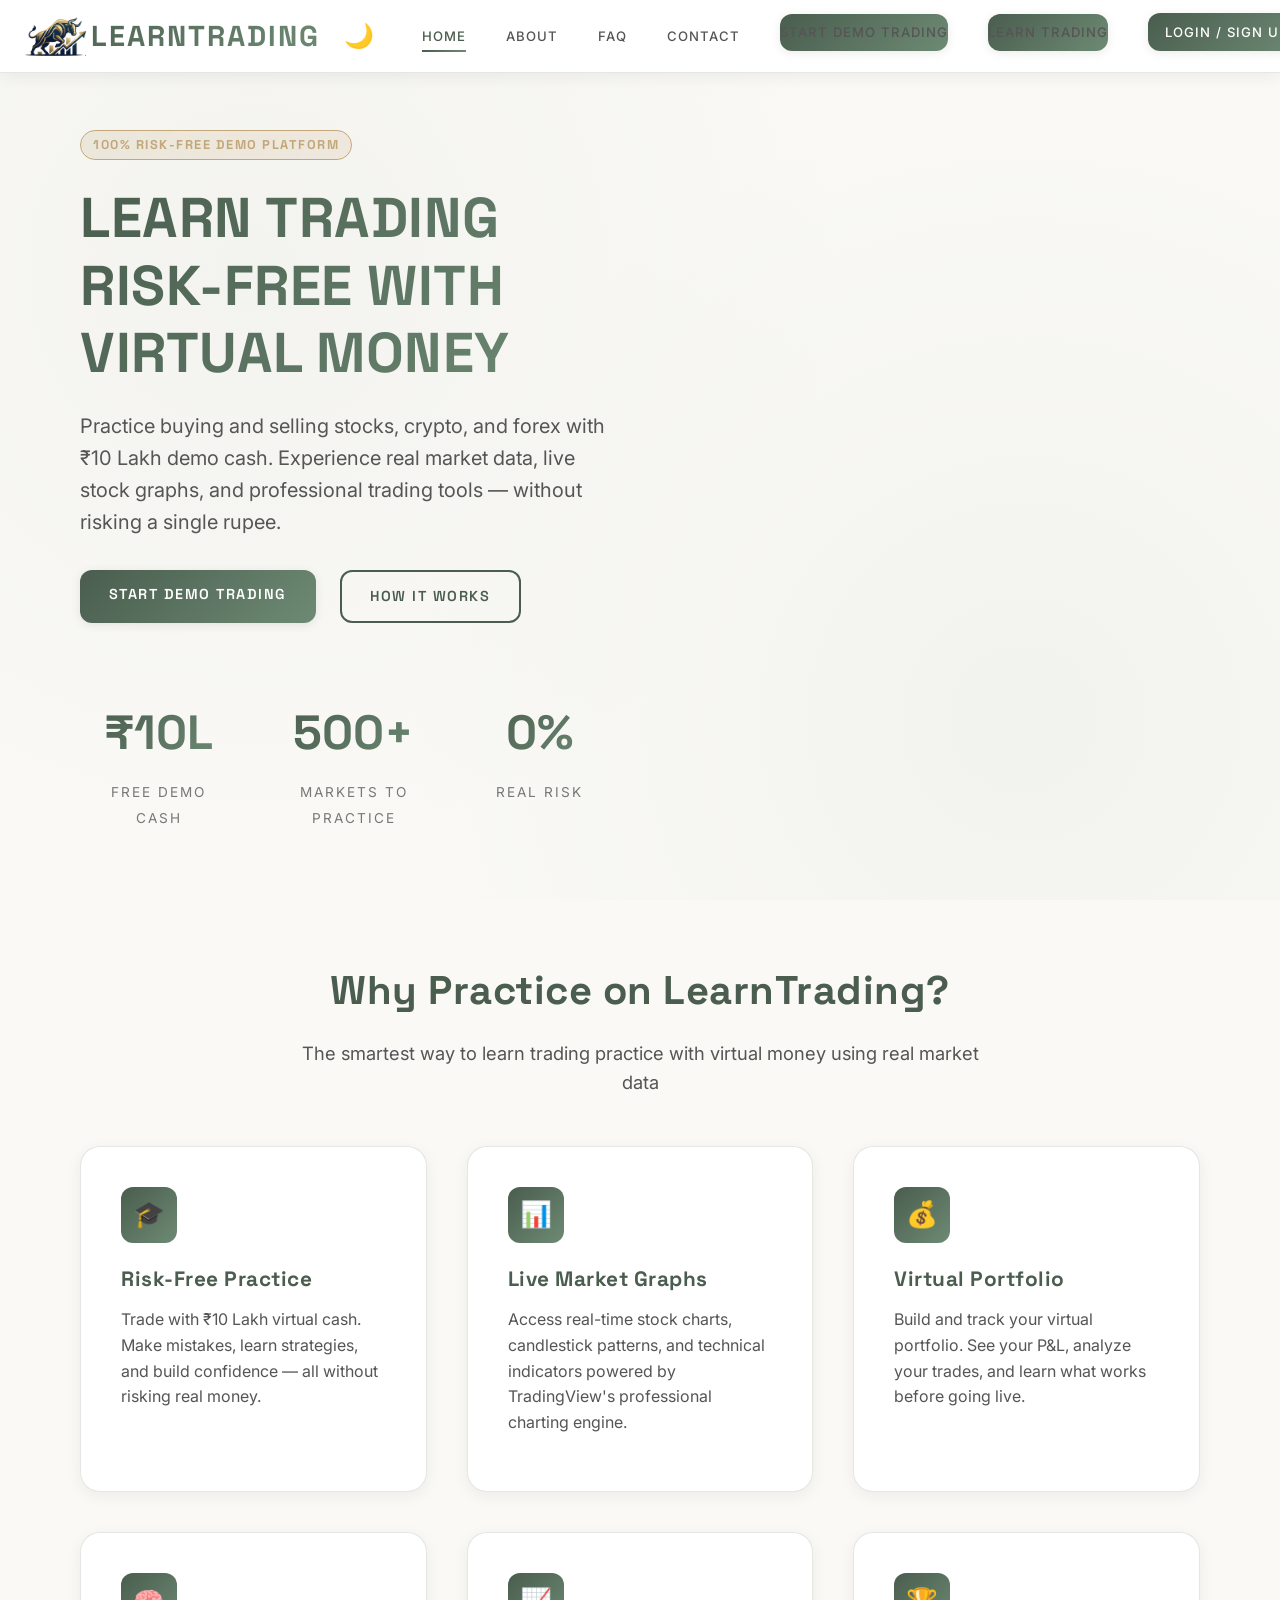
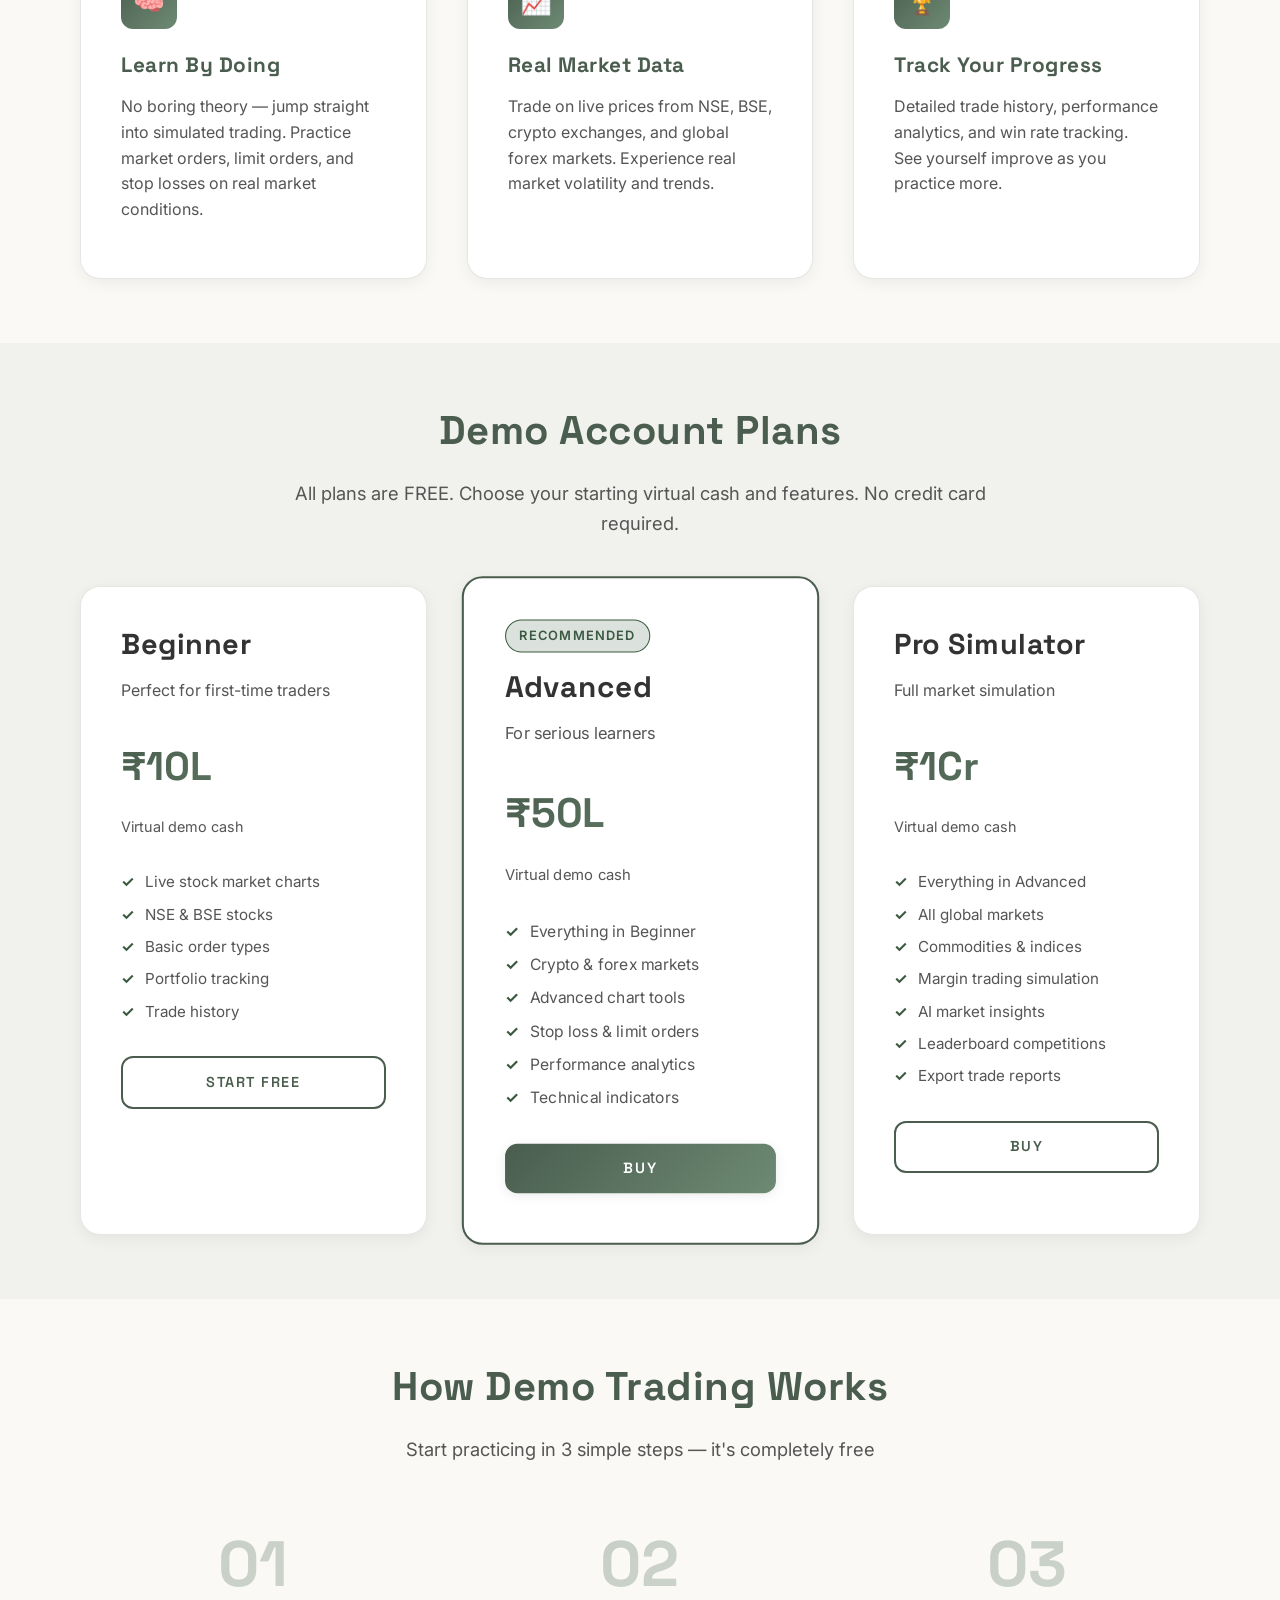
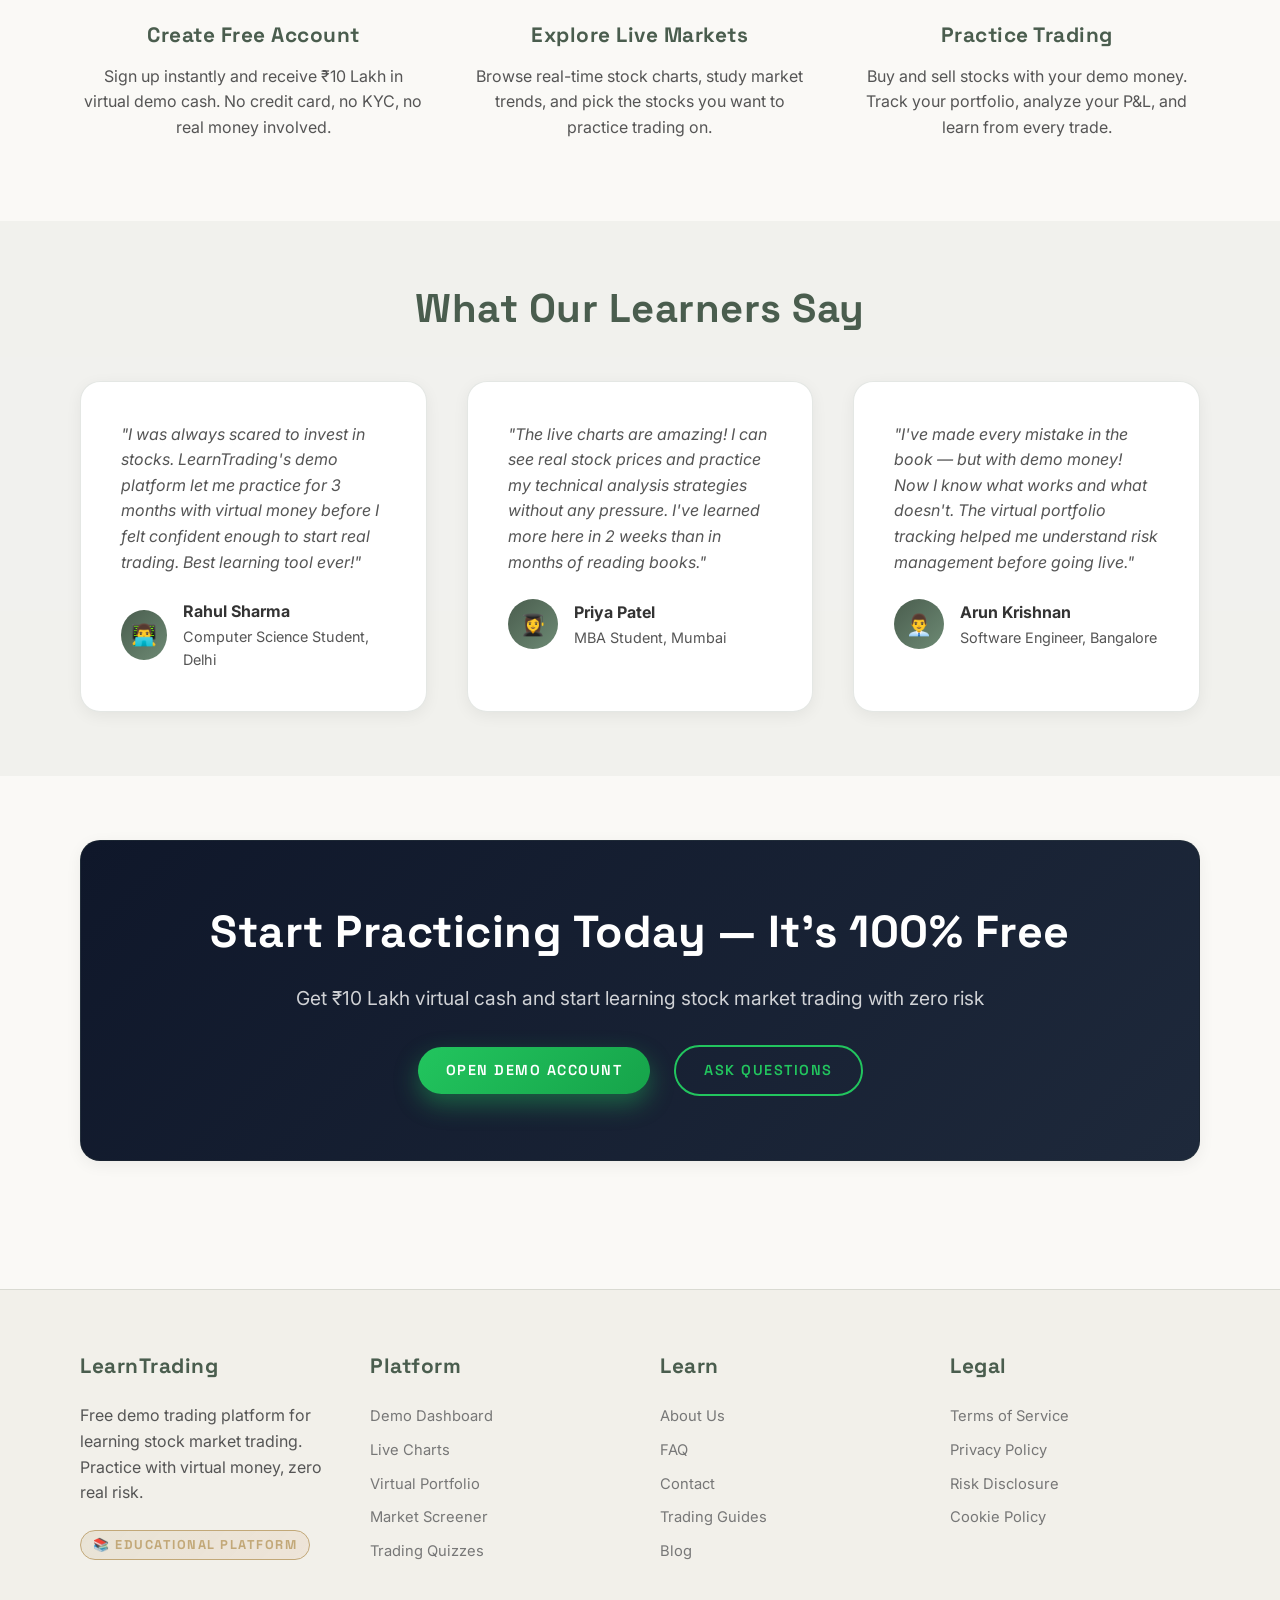
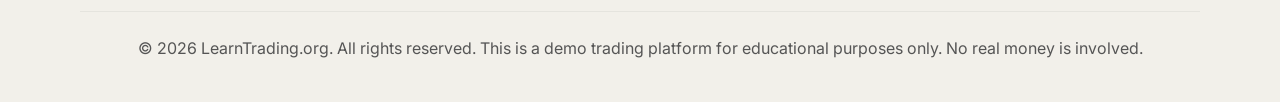
==== index.html @ 7b28b12e "dark mode" ====
<!DOCTYPE html>
<html lang="en">
<head>
    <meta charset="UTF-8">
    <meta name="viewport" content="width=device-width, initial-scale=1.0">
    <title>LearnTrading.org - Practice Trading with Demo Money | Risk-Free Stock Market Simulator</title>
    <meta name="description" content="Learn stock market trading risk-free with virtual money. Practice buying and selling stocks, crypto, and forex with ₹10 Lakh demo cash. Live market graphs and real-time data.">
    <link rel="stylesheet" href="styles.css">
</head>
<body>
    <!-- Navigation -->
    <nav class="navbar">
        <div class="nav-container">
           <a href="index.html" class="logo" style="display: flex; align-items: center; gap: 5px;">
    <img src="assets/logo.png" alt="Logo" style="height: 40px;">
    <span>LEARNTRADING</span>
</a>
            <div class="menu-toggle">
                <span></span>
                <span></span>
                <span></span>
            </div>
            <ul class="nav-links" id="navLinks">
                <li><button class="theme-toggle-btn" style="background:none; border:none; font-size:1.5rem; cursor:pointer; padding: 0.5rem;" aria-label="Toggle Dark Mode">🌙</button></li>
                <li><a href="index.html" class="active">Home</a></li>
                <li><a href="about.html">About</a></li>
                <li><a href="faq.html">FAQ</a></li>
                <li><a href="contact.html">Contact</a></li>
                <li><a href="dashboard.html" class="btn btn-primary">Start Demo Trading</a></li>
                 <li><a href="dashboard.html" class="btn btn-primary">Learn Trading</a></li>
            </ul>
        </div>
    </nav>
    <!-- Hero Section -->
    <section class="hero-section hero-section-with-ticker">
        <div class="container">
            <div class="grid-2" style="align-items: center; gap: 4rem;">
                <div class="fade-in-up">
                    <div class="demo-badge" style="margin-bottom: 1.5rem;">
                         100% Risk-Free Demo Platform
                    </div>
                    <h1>Learn Trading Risk-Free with Virtual Money</h1>
                    <p style="font-size: 1.25rem; margin-bottom: 2rem; color: #555;">
                        Practice buying and selling stocks, crypto, and forex with ₹10 Lakh demo cash. 
                        Experience real market data, live stock graphs, and professional trading tools — without risking a single rupee.
                    </p>
                    <div class="flex gap-md" style="margin-top: 2rem;">
                        <a href="dashboard.html" class="btn btn-primary">Start Demo Trading</a>
                        <a href="about.html" class="btn btn-secondary">How It Works</a>
                    </div>
                    
                    <div class="grid-3" style="margin-top: 3rem; gap: 2rem;">
                        <div class="stat-box fade-in-up delay-1">
                            <span class="stat-number">₹10L</span>
                            <span class="stat-label">Free Demo Cash</span>
                        </div>
                        <div class="stat-box fade-in-up delay-2">
                            <span class="stat-number">500+</span>
                            <span class="stat-label">Markets to Practice</span>
                        </div>
                        <div class="stat-box fade-in-up delay-3">
                            <span class="stat-number">0%</span>
                            <span class="stat-label">Real Risk</span>
                        </div>
                    </div>
                </div>         
    </section>
    <!-- Features Section -->
    <section class="section">
        <div class="container">
            <h2 class="text-center">Why Practice on LearnTrading?</h2>
            <p class="text-center" style="font-size: 1.15rem; max-width: 700px; margin: 0 auto 3rem; color: #555;">
                The smartest way to learn trading practice with virtual money using real market data
            </p>
            
            <div class="grid-3">
                <div class="card fade-in-up delay-1">
                    <div class="demo-feature-icon">🎓</div>
                    <h4>Risk-Free Practice</h4>
                    <p>Trade with ₹10 Lakh virtual cash. Make mistakes, learn strategies, and build confidence — all without risking real money.</p>
                </div>
                
                <div class="card fade-in-up delay-2">
                    <div class="demo-feature-icon">📊</div>
                    <h4>Live Market Graphs</h4>
                    <p>Access real-time stock charts, candlestick patterns, and technical indicators powered by TradingView's professional charting engine.</p>
                </div>
                
                <div class="card fade-in-up delay-3">
                    <div class="demo-feature-icon">💰</div>
                    <h4>Virtual Portfolio</h4>
                    <p>Build and track your virtual portfolio. See your P&L, analyze your trades, and learn what works before going live.</p>
                </div>
                
                <div class="card fade-in-up delay-1">
                    <div class="demo-feature-icon">🧠</div>
                    <h4>Learn By Doing</h4>
                    <p>No boring theory — jump straight into simulated trading. Practice market orders, limit orders, and stop losses on real market conditions.</p>
                </div>
                
                <div class="card fade-in-up delay-2">
                    <div class="demo-feature-icon">📈</div>
                    <h4>Real Market Data</h4>
                    <p>Trade on live prices from NSE, BSE, crypto exchanges, and global forex markets. Experience real market volatility and trends.</p>
                </div>
                
                <div class="card fade-in-up delay-3">
                    <div class="demo-feature-icon">🏆</div>
                    <h4>Track Your Progress</h4>
                    <p>Detailed trade history, performance analytics, and win rate tracking. See yourself improve as you practice more.</p>
                </div>
            </div>
        </div>
    </section>

    <!-- Demo Account Tiers -->
    <section class="section" style="background: rgba(74, 93, 78, 0.05);">
        <div class="container">
            <h2 class="text-center">Demo Account Plans</h2>
            <p class="text-center" style="font-size: 1.15rem; max-width: 700px; margin: 0 auto 3rem; color: #555;">
                All plans are FREE. Choose your starting virtual cash and features. No credit card required.
            </p>
            
            <div class="grid-3">
                <div class="card">
                    <h3>Beginner</h3>
                    <p style="color: #555; margin-bottom: 2rem;">Perfect for first-time traders</p>
                    <div class="stat-number" style="font-size: 2.5rem; margin-bottom: 1rem;">₹10L</div>
                    <p style="font-size: 0.9rem; color: #555; margin-bottom: 2rem;">Virtual demo cash</p>
                    <ul class="tier-feature-list">
                        <li>Live stock market charts</li>
                        <li>NSE & BSE stocks</li>
                        <li>Basic order types</li>
                        <li>Portfolio tracking</li>
                        <li>Trade history</li>
                    </ul>
                    <a href="dashboard.html" class="btn btn-secondary" style="width: 100%; text-align: center;">Start Free</a>
                </div>
                
                <div class="card tier-highlight">
                    <div class="badge badge-success" style="margin-bottom: 1rem;">Recommended</div>
                    <h3>Advanced</h3>
                    <p style="color: #555; margin-bottom: 2rem;">For serious learners</p>
                    <div class="stat-number" style="font-size: 2.5rem; margin-bottom: 1rem;">₹50L</div>
                    <p style="font-size: 0.9rem; color: #555; margin-bottom: 2rem;">Virtual demo cash</p>
                    <ul class="tier-feature-list">
                        <li>Everything in Beginner</li>
                        <li>Crypto & forex markets</li>
                        <li>Advanced chart tools</li>
                        <li>Stop loss & limit orders</li>
                        <li>Performance analytics</li>
                        <li>Technical indicators</li>
                    </ul>
                    <a href="dashboard.html" class="btn btn-primary" style="width: 100%; text-align: center;">BUY</a>
                </div>
                
                <div class="card">
                    <h3>Pro Simulator</h3>
                    <p style="color: #555; margin-bottom: 2rem;">Full market simulation</p>
                    <div class="stat-number" style="font-size: 2.5rem; margin-bottom: 1rem;">₹1Cr</div>
                    <p style="font-size: 0.9rem; color: #555; margin-bottom: 2rem;">Virtual demo cash</p>
                    <ul class="tier-feature-list">
                        <li>Everything in Advanced</li>
                        <li>All global markets</li>
                        <li>Commodities & indices</li>
                        <li>Margin trading simulation</li>
                        <li>AI market insights</li>
                        <li>Leaderboard competitions</li>
                        <li>Export trade reports</li>
                    </ul>
                    <a href="dashboard.html" class="btn btn-secondary" style="width: 100%; text-align: center;">BUY</a>
                </div>
            </div>
        </div>
    </section>

    <!-- How It Works -->
    <section class="section">
        <div class="container">
            <h2 class="text-center">How Demo Trading Works</h2>
            <p class="text-center" style="font-size: 1.15rem; max-width: 700px; margin: 0 auto 3rem; color: #555;">
                Start practicing in 3 simple steps — it's completely free
            </p>
            
            <div class="grid-3">
                <div class="text-center">
                    <div class="stat-number" style="font-size: 4rem; opacity: 0.3;">01</div>
                    <h4>Create Free Account</h4>
                    <p>Sign up instantly and receive ₹10 Lakh in virtual demo cash. No credit card, no KYC, no real money involved.</p>
                </div>
                <div class="text-center">
                    <div class="stat-number" style="font-size: 4rem; opacity: 0.3;">02</div>
                    <h4>Explore Live Markets</h4>
                    <p>Browse real-time stock charts, study market trends, and pick the stocks you want to practice trading on.</p>
                </div>
                <div class="text-center">
                    <div class="stat-number" style="font-size: 4rem; opacity: 0.3;">03</div>
                    <h4>Practice Trading</h4>
                    <p>Buy and sell stocks with your demo money. Track your portfolio, analyze your P&L, and learn from every trade.</p>
                </div>
            </div>
        </div>
    </section>

    <!-- Testimonials -->
    <section class="section" style="background: rgba(74, 93, 78, 0.05);">
        <div class="container">
            <h2 class="text-center">What Our Learners Say</h2>
            <div class="grid-3" style="margin-top: 3rem;">
                <div class="card">
                    <p style="font-style: italic; margin-bottom: 1.5rem;">"I was always scared to invest in stocks. LearnTrading's demo platform let me practice for 3 months with virtual money before I felt confident enough to start real trading. Best learning tool ever!"</p>
                    <div class="flex" style="align-items: center; gap: 1rem;">
                        <div style="width: 50px; height: 50px; background: var(--gradient-primary); border-radius: 50%; display: flex; align-items: center; justify-content: center; font-size: 1.3rem;">👨‍💻</div>
                        <div>
                            <strong>Rahul Sharma</strong>
                            <p style="font-size: 0.9rem; color: #555; margin: 0;">Computer Science Student, Delhi</p>
                        </div>
                    </div>
                </div>
                
                <div class="card">
                    <p style="font-style: italic; margin-bottom: 1.5rem;">"The live charts are amazing! I can see real stock prices and practice my technical analysis strategies without any pressure. I've learned more here in 2 weeks than in months of reading books."</p>
                    <div class="flex" style="align-items: center; gap: 1rem;">
                        <div style="width: 50px; height: 50px; background: var(--gradient-primary); border-radius: 50%; display: flex; align-items: center; justify-content: center; font-size: 1.3rem;">👩‍🎓</div>
                        <div>
                            <strong>Priya Patel</strong>
                            <p style="font-size: 0.9rem; color: #555; margin: 0;">MBA Student, Mumbai</p>
                        </div>
                    </div>
                </div>
                
                <div class="card">
                    <p style="font-style: italic; margin-bottom: 1.5rem;">"I've made every mistake in the book — but with demo money! Now I know what works and what doesn't. The virtual portfolio tracking helped me understand risk management before going live."</p>
                    <div class="flex" style="align-items: center; gap: 1rem;">
                        <div style="width: 50px; height: 50px; background: var(--gradient-primary); border-radius: 50%; display: flex; align-items: center; justify-content: center; font-size: 1.3rem;">👨‍💼</div>
                        <div>
                            <strong>Arun Krishnan</strong>
                            <p style="font-size: 0.9rem; color: #555; margin: 0;">Software Engineer, Bangalore</p>
                        </div>
                    </div>
                </div>
            </div>
        </div>
    </section>

    <!-- CTA Section -->
<section class="section">
    <div class="container">
        <div class="card" style="
            background: linear-gradient(135deg, #0f172a, #1e293b);
            text-align: center;
            padding: 4rem 2rem;
            color: #ffffff;
            border-radius: 20px;
        ">
            <h2 style="color: #fff; font-size: 2.8rem;">
                Start Practicing Today — It's 100% Free
            </h2>

            <p style="
                font-size: 1.2rem;
                color: rgba(255, 255, 255, 0.8);
                margin-bottom: 2rem;
            ">
                Get ₹10 Lakh virtual cash and start learning stock market trading with zero risk
            </p>

            <div class="flex flex-center gap-md">
                
                <!-- Primary Button -->
                <a href="dashboard.html" class="btn" style="
                    background: linear-gradient(135deg, #22c55e, #16a34a);
                    color: #ffffff;
                    box-shadow: 0 10px 25px rgba(34, 197, 94, 0.4);
                    border-radius: 50px;
                    padding: 12px 28px;
                    font-weight: 600;
                    transition: 0.3s ease;
                ">
                    Open Demo Account
                </a>

                <!-- Secondary Button -->
                <a href="contact.html" class="btn btn-secondary" style="
                    border: 2px solid #22c55e;
                    color: #22c55e;
                    border-radius: 50px;
                    padding: 12px 28px;
                    font-weight: 600;
                    transition: 0.3s ease;
                ">
                    Ask Questions
                </a>

            </div>
        </div>
    </div>
</section>
    <!-- Footer -->
    <footer class="footer">
        <div class="container">
            <div class="footer-grid">
                <div class="footer-section">
                    <h4>LearnTrading</h4>
                    <p style="color: #555; margin-bottom: 1rem;">
                        Free demo trading platform for learning stock market trading. Practice with virtual money, zero real risk.
                    </p>
                    <div class="demo-badge" style="margin-top: 0.5rem;">📚 Educational Platform</div>
                </div>
                
                <div class="footer-section">
                    <h4>Platform</h4>
                    <ul class="footer-links">
                        <li><a href="dashboard.html">Demo Dashboard</a></li>
                        <li><a href="#">Live Charts</a></li>
                        <li><a href="#">Virtual Portfolio</a></li>
                        <li><a href="#">Market Screener</a></li>
                        <li><a href="#">Trading Quizzes</a></li>
                    </ul>
                </div>
                
                <div class="footer-section">
                    <h4>Learn</h4>
                    <ul class="footer-links">
                        <li><a href="about.html">About Us</a></li>
                        <li><a href="faq.html">FAQ</a></li>
                        <li><a href="contact.html">Contact</a></li>
                        <li><a href="#">Trading Guides</a></li>
                        <li><a href="#">Blog</a></li>
                    </ul>
                </div>
                
                <div class="footer-section">
                    <h4>Legal</h4>
                    <ul class="footer-links">
                        <li><a href="terms.html">Terms of Service</a></li>
                        <li><a href="privacy.html">Privacy Policy</a></li>
                        <li><a href="#">Risk Disclosure</a></li>
                        <li><a href="#">Cookie Policy</a></li>
                    </ul>
                </div>
            </div>
            
            <div class="footer-bottom">
                <p>&copy; 2026 LearnTrading.org. All rights reserved. This is a demo trading platform for educational purposes only. No real money is involved.</p>
            </div>
        </div>
    </footer>

    <script src="script.js"></script>
</body>
</html>
---- styles.css ----
/* ===================================
   LEARNTRADING.ORG - PREMIUM TRADING PLATFORM
   Main Stylesheet — Clean Rewrite
   =================================== */

/* Import Fonts */
@import url('https://fonts.googleapis.com/css2?family=Space+Grotesk:wght@400;500;600;700&family=Inter:wght@300;400;500;600&display=swap');

/* ===================================
   LIGHT MODE — CSS VARIABLES
   =================================== */
:root {
    /* Backgrounds */
    --primary-bg:    #faf9f6;
    --secondary-bg:  #f2f0ea;
    --card-bg:       #ffffff;
    --glass-bg:      rgba(255, 255, 255, 0.85);

    /* Text */
    --text-primary:   #333333;
    --text-secondary: #555555;
    --text-muted:     #777777;

    /* Accent / Brand */
    --neon-cyan:       #4a5d4e;
    --neon-blue:       #6d8a74;
    --neon-purple:     #c2a878;
    --electric-green:  #3a5a40;
    --warning-orange:  #d4a373;
    --danger-red:      #bc4749;

    /* Gradients */
    --gradient-primary: linear-gradient(135deg, #4a5d4e 0%, #6d8a74 100%);
    --gradient-success: linear-gradient(135deg, #3a5a40 0%, #588157 100%);
    --gradient-danger:  linear-gradient(135deg, #bc4749 0%, #e07a5f 100%);
    --gradient-card:    linear-gradient(145deg, rgba(74, 93, 78, 0.03) 0%, rgba(109, 138, 116, 0.01) 100%);

    /* Borders */
    --border-color:  rgba(74, 93, 78, 0.15);
    --border-light:  rgba(74, 93, 78, 0.08);
    --border-medium: rgba(74, 93, 78, 0.25);

    /* Navigation */
    --nav-bg:        rgba(255, 255, 255, 0.95);
    --nav-mobile-bg: rgba(255, 255, 255, 0.98);

    /* Inputs */
    --input-bg:       rgba(240, 240, 240, 0.6);
    --input-bg-focus: rgba(240, 240, 240, 0.9);
    --input-text:     #222222;

    /* Typography */
    --font-display: 'Space Grotesk', sans-serif;
    --font-body:    'Inter', sans-serif;

    /* Spacing */
    --spacing-xs: 0.5rem;
    --spacing-sm: 1rem;
    --spacing-md: 1.5rem;
    --spacing-lg: 2.5rem;
    --spacing-xl: 4rem;

    /* Radius */
    --border-radius:    12px;
    --border-radius-lg: 20px;

    /* Shadows */
    --shadow-sm:         0 2px 8px rgba(0,0,0,0.04);
    --shadow-md:         0 4px 16px rgba(0,0,0,0.06);
    --shadow-lg:         0 8px 32px rgba(0,0,0,0.08);
    --shadow-accent:     0 2px 10px rgba(74, 93, 78, 0.12);
    --shadow-accent-lg:  0 4px 20px rgba(74, 93, 78, 0.20);

    /* Transitions */
    --transition-fast:   0.2s ease;
    --transition-normal: 0.3s ease;
    --transition-slow:   0.5s ease;
}

/* ===================================
   DARK MODE — CSS VARIABLES
   =================================== */
[data-theme="dark"] {
    /* Backgrounds — matte, deep, no pure black */
    --primary-bg:   #141414;
    --secondary-bg: #1c1c1c;
    --card-bg:      #212121;
    --glass-bg:     rgba(33, 33, 33, 0.90);

    /* Text — soft, not harsh white */
    --text-primary:   #dcdcdc;
    --text-secondary: #999999;
    --text-muted:     #666666;

    /* Accents — muted, earthy, no neon */
    --neon-cyan:       #7aaa82;
    --neon-blue:       #9cbfa6;
    --neon-purple:     #d4bc8c;
    --electric-green:  #5d8a62;
    --warning-orange:  #c9956a;
    --danger-red:      #c26364;

    /* Gradients — darker, subdued */
    --gradient-primary: linear-gradient(135deg, #2e3d30 0%, #3e5642 100%);
    --gradient-success: linear-gradient(135deg, #274030 0%, #3b5c3f 100%);
    --gradient-danger:  linear-gradient(135deg, #7a2e30 0%, #9e4e3c 100%);
    --gradient-card:    linear-gradient(145deg, rgba(255,255,255,0.02) 0%, rgba(255,255,255,0.01) 100%);

    /* Borders */
    --border-color:  rgba(255, 255, 255, 0.10);
    --border-light:  rgba(255, 255, 255, 0.05);
    --border-medium: rgba(255, 255, 255, 0.16);

    /* Navigation */
    --nav-bg:        rgba(20, 20, 20, 0.97);
    --nav-mobile-bg: rgba(20, 20, 20, 0.99);

    /* Inputs */
    --input-bg:       rgba(255, 255, 255, 0.06);
    --input-bg-focus: rgba(255, 255, 255, 0.11);
    --input-text:     #e0e0e0;

    /* Shadows — slightly larger blur for depth */
    --shadow-sm:        0 2px 8px rgba(0,0,0,0.25);
    --shadow-md:        0 4px 16px rgba(0,0,0,0.30);
    --shadow-lg:        0 8px 32px rgba(0,0,0,0.40);
    --shadow-accent:    0 2px 10px rgba(0,0,0,0.20);
    --shadow-accent-lg: 0 4px 20px rgba(0,0,0,0.30);
}

/* Smooth theme transitions */
*, *::before, *::after {
    transition: background-color 0.25s ease, border-color 0.25s ease, color 0.25s ease, box-shadow 0.25s ease;
}

/* ===================================
   RESET & BASE STYLES
   =================================== */
* {
    margin: 0;
    padding: 0;
    box-sizing: border-box;
}

html {
    scroll-behavior: smooth;
    font-size: 16px;
}

body {
    font-family: var(--font-body);
    background: var(--primary-bg);
    color: var(--text-primary);
    line-height: 1.6;
    overflow-x: hidden;
    position: relative;
}

/* Subtle animated background glow */
body::before {
    content: '';
    position: fixed;
    top: 0;
    left: 0;
    width: 100%;
    height: 100%;
    background:
        radial-gradient(circle at 20% 30%, rgba(74, 93, 78, 0.04) 0%, transparent 50%),
        radial-gradient(circle at 80% 80%, rgba(109, 138, 116, 0.06) 0%, transparent 50%);
    background-color: var(--primary-bg);
    z-index: -1;
    animation: bgBreathe 18s ease-in-out infinite alternate;
}

@keyframes bgBreathe {
    0%   { transform: scale(1);   opacity: 0.8; }
    100% { transform: scale(1.08); opacity: 1; }
}

/* ===================================
   TYPOGRAPHY
   =================================== */
h1, h2, h3, h4, h5, h6 {
    font-family: var(--font-display);
    font-weight: 700;
    line-height: 1.2;
    letter-spacing: 0.5px;
}

h1 {
    text-transform: uppercase;
    font-size: clamp(2rem, 5vw, 3.5rem);
    background: var(--gradient-primary);
    -webkit-background-clip: text;
    -webkit-text-fill-color: transparent;
    background-clip: text;
    margin-bottom: var(--spacing-md);
}

h2 {
    font-size: clamp(1.5rem, 3.5vw, 2.5rem);
    color: var(--neon-cyan);
    margin-bottom: var(--spacing-md);
}

h3 {
    font-size: clamp(1.2rem, 2.5vw, 1.8rem);
    color: var(--text-primary);
    margin-bottom: var(--spacing-sm);
}

h4 {
    font-size: clamp(1rem, 2vw, 1.3rem);
    color: var(--neon-cyan);
    margin-bottom: var(--spacing-sm);
}

p {
    margin-bottom: var(--spacing-sm);
    color: var(--text-secondary);
    font-size: 1rem;
}

a {
    color: var(--neon-cyan);
    text-decoration: none;
    transition: var(--transition-fast);
}

a:hover {
    color: var(--neon-blue);
    text-shadow: none;
}

/* ===================================
   NAVIGATION
   =================================== */
.navbar {
    position: fixed;
    top: 0;
    left: 0;
    width: 100%;
    background: var(--nav-bg);
    backdrop-filter: blur(20px);
    -webkit-backdrop-filter: blur(20px);
    border-bottom: 1px solid var(--border-color);
    padding: 0.8rem 0;
    z-index: 1000;
    box-shadow: var(--shadow-md);
}

.nav-container {
    max-width: 1400px;
    margin: 0 auto;
    padding: 0 var(--spacing-md);
    display: flex;
    justify-content: space-between;
    align-items: center;
    gap: var(--spacing-sm);
}

.logo {
    font-family: var(--font-display);
    font-size: clamp(1.2rem, 3vw, 1.8rem);
    font-weight: 900;
    background: var(--gradient-primary);
    -webkit-background-clip: text;
    -webkit-text-fill-color: transparent;
    background-clip: text;
    letter-spacing: 2px;
    transition: var(--transition-normal);
    display: flex;
    align-items: center;
    gap: 8px;
    flex-shrink: 0;
}

.logo img { height: 36px; }

.logo:hover {
    opacity: 0.85;
    transform: scale(1.03);
}

.nav-links {
    display: flex;
    gap: var(--spacing-lg);
    list-style: none;
    align-items: center;
}

.nav-links a {
    font-family: var(--font-body);
    font-weight: 500;
    font-size: 0.82rem;
    color: var(--text-secondary);
    text-transform: uppercase;
    letter-spacing: 1px;
    position: relative;
    padding: 0.5rem 0;
}

.nav-links a::after {
    content: '';
    position: absolute;
    bottom: 0;
    left: 0;
    width: 0;
    height: 2px;
    background: var(--gradient-primary);
    transition: var(--transition-normal);
}

.nav-links a:hover::after,
.nav-links a.active::after {
    width: 100%;
}

.nav-links a.active { color: var(--neon-cyan); }

.nav-links a:hover { color: var(--neon-cyan); }

/* Theme Toggle Button */
.theme-toggle-btn {
    background: var(--input-bg);
    border: 1px solid var(--border-color);
    border-radius: 50px;
    font-size: 1.1rem;
    cursor: pointer;
    padding: 0.35rem 0.6rem;
    line-height: 1;
    transition: var(--transition-fast);
    color: var(--text-primary);
    display: flex;
    align-items: center;
    justify-content: center;
}

.theme-toggle-btn:hover {
    background: var(--border-color);
    transform: scale(1.08);
}

/* Mobile Hamburger */
.menu-toggle {
    display: none;
    flex-direction: column;
    gap: 5px;
    cursor: pointer;
    padding: 0.5rem;
    background: none;
    border: none;
    flex-shrink: 0;
}

.menu-toggle span {
    width: 24px;
    height: 2.5px;
    background: var(--neon-cyan);
    border-radius: 3px;
    transition: var(--transition-fast);
    display: block;
}

/* Hamburger animation when active */
.menu-toggle.active span:nth-child(1) { transform: translateY(7.5px) rotate(45deg); }
.menu-toggle.active span:nth-child(2) { opacity: 0; }
.menu-toggle.active span:nth-child(3) { transform: translateY(-7.5px) rotate(-45deg); }

/* ===================================
   BUTTONS
   =================================== */
.btn {
    font-family: var(--font-display);
    font-weight: 600;
    font-size: 0.9rem;
    padding: 0.8rem 1.8rem;
    border: none;
    border-radius: var(--border-radius);
    cursor: pointer;
    transition: var(--transition-normal);
    text-transform: uppercase;
    letter-spacing: 1.5px;
    position: relative;
    overflow: hidden;
    display: inline-block;
    text-align: center;
    white-space: nowrap;
}

.btn-primary {
    background: var(--gradient-primary);
    color: #ffffff;
    box-shadow: var(--shadow-accent);
}

.btn-primary:hover {
    box-shadow: var(--shadow-accent-lg);
    transform: translateY(-2px);
    color: #ffffff;
}

.btn-secondary {
    background: transparent;
    border: 2px solid var(--neon-cyan);
    color: var(--neon-cyan);
}

.btn-secondary:hover {
    background: var(--neon-cyan);
    color: var(--primary-bg);
    box-shadow: var(--shadow-accent);
}

.btn-success {
    background: var(--gradient-success);
    color: #ffffff;
    font-weight: 700;
}

.btn-success:hover {
    transform: translateY(-1px);
    box-shadow: var(--shadow-md);
}

.btn-danger {
    background: var(--gradient-danger);
    color: #ffffff;
}

.btn-danger:hover {
    transform: translateY(-1px);
    box-shadow: var(--shadow-md);
}

/* ===================================
   CARDS
   =================================== */
.card {
    background: var(--card-bg);
    border: 1px solid var(--border-color);
    border-radius: var(--border-radius-lg);
    padding: var(--spacing-lg);
    box-shadow: var(--shadow-md);
    transition: transform 0.3s ease, box-shadow 0.3s ease, border-color 0.3s ease;
    position: relative;
    overflow: hidden;
}

.card:hover {
    border-color: var(--neon-cyan);
    transform: translateY(-4px);
    box-shadow: var(--shadow-lg), var(--shadow-accent);
}

.glass-card {
    background: var(--glass-bg);
    backdrop-filter: blur(20px);
    -webkit-backdrop-filter: blur(20px);
    border: 1px solid var(--border-color);
}

/* ===================================
   CONTAINERS & LAYOUT
   =================================== */
.container {
    width: 90%;
    max-width: 1400px;
    margin: 0 auto;
    padding: 0 var(--spacing-sm);
}

.section {
    padding: var(--spacing-xl) 0;
}

.hero-section {
    min-height: 100vh;
    display: flex;
    align-items: center;
    justify-content: center;
    padding: 6rem 0 3rem;
}

.hero-section::before {
    content: '';
    position: absolute;
    top: -30%;
    right: -10%;
    width: 600px;
    height: 600px;
    background: radial-gradient(circle, rgba(74, 93, 78, 0.10) 0%, transparent 70%);
    animation: pulse 10s ease-in-out infinite;
    pointer-events: none;
}

@keyframes pulse {
    0%, 100% { transform: scale(1);   opacity: 0.5; }
    50%       { transform: scale(1.2); opacity: 0.9; }
}

/* Grids */
.grid-2 {
    display: grid;
    grid-template-columns: repeat(2, 1fr);
    gap: var(--spacing-lg);
}

.grid-3 {
    display: grid;
    grid-template-columns: repeat(3, 1fr);
    gap: var(--spacing-lg);
}

.grid-4 {
    display: grid;
    grid-template-columns: repeat(4, 1fr);
    gap: var(--spacing-md);
}

/* ===================================
   STATS & NUMBERS
   =================================== */
.stat-box {
    text-align: center;
    padding: var(--spacing-md);
}

.stat-number {
    font-family: var(--font-display);
    font-size: clamp(2rem, 4vw, 3rem);
    font-weight: 900;
    background: var(--gradient-primary);
    -webkit-background-clip: text;
    -webkit-text-fill-color: transparent;
    background-clip: text;
    display: block;
    margin-bottom: var(--spacing-xs);
}

.stat-label {
    font-size: 0.85rem;
    color: var(--text-muted);
    text-transform: uppercase;
    letter-spacing: 2px;
}

/* ===================================
   FORMS
   =================================== */
.form-group { margin-bottom: var(--spacing-md); }

.form-label {
    display: block;
    font-family: var(--font-display);
    font-weight: 600;
    font-size: 0.85rem;
    color: var(--neon-cyan);
    margin-bottom: var(--spacing-xs);
    text-transform: uppercase;
    letter-spacing: 1px;
}

.form-input,
.form-select,
.form-textarea {
    width: 100%;
    padding: 0.9rem 1rem;
    background: var(--input-bg);
    border: 1.5px solid var(--border-color);
    border-radius: var(--border-radius);
    color: var(--input-text);
    font-family: var(--font-body);
    font-size: 1rem;
    transition: var(--transition-normal);
}

.form-input:focus,
.form-select:focus,
.form-textarea:focus {
    outline: none;
    border-color: var(--neon-cyan);
    box-shadow: 0 0 0 3px rgba(74, 93, 78, 0.12);
    background: var(--input-bg-focus);
}

.form-textarea {
    resize: vertical;
    min-height: 140px;
}

/* ===================================
   DASHBOARD SPECIFIC
   =================================== */
.dashboard-header {
    background: var(--glass-bg);
    backdrop-filter: blur(20px);
    -webkit-backdrop-filter: blur(20px);
    border-bottom: 1px solid var(--border-color);
    padding: var(--spacing-md);
    margin-bottom: var(--spacing-lg);
}

.balance-card {
    background: var(--gradient-primary);
    color: #ffffff;
    border: none;
}

.balance-amount {
    font-family: var(--font-display);
    font-size: clamp(1.8rem, 4vw, 3rem);
    font-weight: 900;
    margin: var(--spacing-sm) 0;
}

.profit-positive { color: var(--electric-green); }
.profit-negative { color: var(--danger-red); }

.asset-list { list-style: none; }

.asset-item {
    display: flex;
    justify-content: space-between;
    align-items: center;
    padding: var(--spacing-sm);
    border-bottom: 1px solid var(--border-light);
    transition: var(--transition-fast);
}

.asset-item:hover { background: var(--border-light); }

.chart-container {
    height: 400px;
    background: var(--input-bg);
    border-radius: var(--border-radius);
    padding: var(--spacing-md);
    position: relative;
}

/* ===================================
   TABLES
   =================================== */
.data-table {
    width: 100%;
    border-collapse: collapse;
    background: var(--card-bg);
    border-radius: var(--border-radius);
    overflow: hidden;
    font-size: 0.9rem;
}

.data-table thead {
    background: var(--border-light);
}

.data-table th {
    font-family: var(--font-display);
    padding: 0.9rem 1rem;
    text-align: left;
    font-weight: 700;
    color: var(--neon-cyan);
    text-transform: uppercase;
    letter-spacing: 1px;
    font-size: 0.8rem;
    white-space: nowrap;
}

.data-table td {
    padding: 0.9rem 1rem;
    border-top: 1px solid var(--border-light);
    color: var(--text-primary);
}

.data-table tbody tr { transition: var(--transition-fast); }

.data-table tbody tr:hover { background: var(--border-light); }

/* Responsive table wrapper */
.table-responsive {
    overflow-x: auto;
    -webkit-overflow-scrolling: touch;
    border-radius: var(--border-radius);
}

/* ===================================
   BADGES & TAGS
   =================================== */
.badge {
    display: inline-block;
    padding: 0.3rem 0.8rem;
    border-radius: 20px;
    font-size: 0.78rem;
    font-weight: 600;
    text-transform: uppercase;
    letter-spacing: 1px;
    white-space: nowrap;
}

.badge-success {
    background: rgba(58, 90, 64, 0.18);
    color: var(--electric-green);
    border: 1px solid var(--electric-green);
}

.badge-warning {
    background: rgba(212, 163, 115, 0.18);
    color: var(--warning-orange);
    border: 1px solid var(--warning-orange);
}

.badge-danger {
    background: rgba(188, 71, 73, 0.18);
    color: var(--danger-red);
    border: 1px solid var(--danger-red);
}

.badge-info {
    background: rgba(74, 93, 78, 0.18);
    color: var(--neon-cyan);
    border: 1px solid var(--neon-cyan);
}

/* ===================================
   FOOTER
   =================================== */
.footer {
    background: var(--secondary-bg);
    border-top: 1px solid var(--border-color);
    padding: var(--spacing-xl) 0 var(--spacing-md);
    margin-top: var(--spacing-xl);
}

.footer-grid {
    display: grid;
    grid-template-columns: repeat(4, 1fr);
    gap: var(--spacing-lg);
    margin-bottom: var(--spacing-lg);
}

.footer-section h4 { margin-bottom: var(--spacing-md); }

.footer-links { list-style: none; }

.footer-links li { margin-bottom: var(--spacing-xs); }

.footer-links a {
    color: var(--text-muted);
    font-size: 0.92rem;
}

.footer-links a:hover { color: var(--neon-cyan); }

.footer-bottom {
    text-align: center;
    padding-top: var(--spacing-md);
    border-top: 1px solid var(--border-light);
    color: var(--text-muted);
    font-size: 0.88rem;
}

/* ===================================
   ANIMATIONS
   =================================== */
@keyframes fadeInUp {
    from { opacity: 0; transform: translateY(30px); }
    to   { opacity: 1; transform: translateY(0); }
}

@keyframes fadeIn {
    from { opacity: 0; }
    to   { opacity: 1; }
}

@keyframes slideInRight {
    from { opacity: 0; transform: translateX(50px); }
    to   { opacity: 1; transform: translateX(0); }
}

.fade-in-up       { animation: fadeInUp 0.8s ease-out forwards; }
.fade-in          { animation: fadeIn 1s ease-out forwards; }
.slide-in-right   { animation: slideInRight 0.8s ease-out forwards; }

.delay-1 { animation-delay: 0.1s; }
.delay-2 { animation-delay: 0.2s; }
.delay-3 { animation-delay: 0.3s; }
.delay-4 { animation-delay: 0.4s; }
.delay-5 { animation-delay: 0.5s; }

/* ===================================
   UTILITIES
   =================================== */
.text-center  { text-align: center; }
.text-right   { text-align: right; }
.mt-sm { margin-top: var(--spacing-sm); }
.mt-md { margin-top: var(--spacing-md); }
.mt-lg { margin-top: var(--spacing-lg); }
.mb-sm { margin-bottom: var(--spacing-sm); }
.mb-md { margin-bottom: var(--spacing-md); }
.mb-lg { margin-bottom: var(--spacing-lg); }
.flex         { display: flex; }
.flex-between { display: flex; justify-content: space-between; }
.flex-center  { display: flex; justify-content: center; align-items: center; }
.gap-sm { gap: var(--spacing-sm); }
.gap-md { gap: var(--spacing-md); }
.gap-lg { gap: var(--spacing-lg); }

/* ===================================
   DEMO PLATFORM STYLES
   =================================== */

/* Demo Banner */
.demo-banner {
    background: linear-gradient(135deg, rgba(194, 168, 120, 0.15) 0%, rgba(212, 163, 115, 0.12) 100%);
    border: 1px solid rgba(194, 168, 120, 0.4);
    border-radius: var(--border-radius);
    padding: 0.6rem 1.5rem;
    display: flex;
    align-items: center;
    justify-content: center;
    gap: 1rem;
    margin-bottom: var(--spacing-md);
    flex-wrap: wrap;
}

.demo-banner span {
    color: var(--neon-purple);
    font-family: var(--font-display);
    font-weight: 700;
    font-size: 0.88rem;
    letter-spacing: 1.5px;
    text-transform: uppercase;
    text-align: center;
}

/* Demo Badge */
.demo-badge {
    display: inline-flex;
    align-items: center;
    gap: 0.4rem;
    background: linear-gradient(135deg, rgba(194, 168, 120, 0.18) 0%, rgba(212, 163, 115, 0.15) 100%);
    border: 1px solid var(--neon-purple);
    color: var(--neon-purple);
    padding: 0.25rem 0.75rem;
    border-radius: 20px;
    font-size: 0.8rem;
    font-weight: 700;
    text-transform: uppercase;
    letter-spacing: 1.5px;
    font-family: var(--font-display);
    white-space: nowrap;
}

/* Virtual Balance label */
.virtual-balance { position: relative; }
.virtual-balance::after {
    content: 'VIRTUAL';
    position: absolute;
    top: -8px;
    right: -8px;
    background: var(--neon-purple);
    color: var(--primary-bg);
    font-size: 0.55rem;
    font-weight: 800;
    padding: 2px 5px;
    border-radius: 4px;
    letter-spacing: 1px;
    font-family: var(--font-display);
}

/* Ticker Tape */
.ticker-tape-container {
    position: fixed;
    top: 64px;
    left: 0;
    width: 100%;
    z-index: 999;
    background: var(--nav-bg);
    backdrop-filter: blur(10px);
    -webkit-backdrop-filter: blur(10px);
    border-bottom: 1px solid var(--border-color);
    overflow: hidden;
}

/* Dashboard with ticker offset */
.dashboard-with-ticker { margin-top: 120px !important; }

/* TradingView Widgets */
.tradingview-widget-container {
    width: 100%;
    border-radius: var(--border-radius);
    overflow: hidden;
}

.chart-widget-container {
    border-radius: var(--border-radius);
    overflow: hidden;
    min-height: 450px;
}

/* Live Market Preview */
.live-market-preview {
    background: var(--glass-bg);
    backdrop-filter: blur(20px);
    -webkit-backdrop-filter: blur(20px);
    border: 1px solid var(--border-color);
    border-radius: var(--border-radius-lg);
    overflow: hidden;
}

/* Market Stats Mini */
.market-stats-grid {
    display: grid;
    grid-template-columns: repeat(2, 1fr);
    gap: 0.75rem;
    padding: 1rem;
}

.market-stat-card {
    background: var(--input-bg);
    border: 1px solid var(--border-light);
    border-radius: 10px;
    padding: 0.75rem 1rem;
    transition: var(--transition-fast);
}

.market-stat-card:hover {
    border-color: var(--neon-cyan);
    background: var(--input-bg-focus);
}

.market-stat-card .symbol {
    font-family: var(--font-display);
    font-weight: 700;
    font-size: 0.82rem;
    color: var(--neon-cyan);
}

.market-stat-card .price {
    font-family: var(--font-display);
    font-size: 1.1rem;
    font-weight: 600;
    color: var(--text-primary);
    margin: 0.2rem 0;
}

.market-stat-card .change         { font-size: 0.8rem; font-weight: 600; }
.market-stat-card .change.positive { color: var(--electric-green); }
.market-stat-card .change.negative { color: var(--danger-red); }

/* Demo Feature Icon */
.demo-feature-icon {
    width: 56px;
    height: 56px;
    background: var(--gradient-primary);
    border-radius: 12px;
    display: flex;
    align-items: center;
    justify-content: center;
    margin-bottom: 1.5rem;
    font-size: 1.6rem;
}

/* Tier Cards */
.tier-highlight {
    border: 2px solid var(--neon-cyan);
    transform: scale(1.03);
}

.tier-feature-list {
    list-style: none;
    margin-bottom: 2rem;
}

.tier-feature-list li {
    margin-bottom: 0.5rem;
    padding-left: 1.5rem;
    position: relative;
    color: var(--text-secondary);
    font-size: 0.95rem;
}

.tier-feature-list li::before {
    content: '✓';
    position: absolute;
    left: 0;
    color: var(--electric-green);
    font-weight: 700;
}

/* Hero section ticker offset */
.hero-section-with-ticker { padding-top: 130px; }

/* Screener widget */
.screener-widget {
    background: var(--input-bg);
    border-radius: var(--border-radius);
    overflow: hidden;
    min-height: 400px;
}

/* ===================================
   TRADE TOAST NOTIFICATION
   =================================== */
.trade-toast {
    position: fixed;
    bottom: 24px;
    right: 24px;
    background: var(--card-bg);
    backdrop-filter: blur(20px);
    -webkit-backdrop-filter: blur(20px);
    border: 1px solid var(--electric-green);
    border-radius: var(--border-radius);
    padding: 1rem 1.5rem;
    color: var(--text-primary);
    font-family: var(--font-display);
    font-size: 0.92rem;
    z-index: 10000;
    animation: slideInToast 0.4s ease-out, fadeOutToast 0.5s ease-in 2.5s forwards;
    box-shadow: var(--shadow-lg);
    max-width: 340px;
}

.trade-toast.error {
    border-color: var(--danger-red);
}

@keyframes slideInToast {
    from { transform: translateX(110%); opacity: 0; }
    to   { transform: translateX(0);   opacity: 1; }
}

@keyframes fadeOutToast {
    from { opacity: 1; }
    to   { opacity: 0; pointer-events: none; }
}

/* ===================================
   LOADING STATES
   =================================== */
.spinner {
    border: 3px solid var(--border-color);
    border-top: 3px solid var(--neon-cyan);
    border-radius: 50%;
    width: 40px;
    height: 40px;
    animation: spin 1s linear infinite;
}

@keyframes spin {
    0%   { transform: rotate(0deg); }
    100% { transform: rotate(360deg); }
}

/* ===================================
   SCROLLBAR STYLING
   =================================== */
::-webkit-scrollbar { width: 8px; height: 8px; }
::-webkit-scrollbar-track { background: var(--secondary-bg); }
::-webkit-scrollbar-thumb { background: var(--neon-cyan); border-radius: 4px; opacity: 0.6; }
::-webkit-scrollbar-thumb:hover { background: var(--neon-blue); }

/* ===================================
   AUTH MODAL
   =================================== */
.auth-overlay {
    position: fixed;
    inset: 0;
    background: rgba(0, 0, 0, 0.55);
    backdrop-filter: blur(8px);
    -webkit-backdrop-filter: blur(8px);
    z-index: 10001;
    display: flex;
    align-items: center;
    justify-content: center;
    opacity: 0;
    pointer-events: none;
    transition: opacity 0.3s ease;
    padding: 1rem;
}

.auth-overlay.active {
    opacity: 1;
    pointer-events: auto;
}

.auth-modal {
    background: var(--card-bg);
    border-radius: 24px;
    width: 100%;
    max-width: 440px;
    max-height: 92vh;
    overflow-y: auto;
    box-shadow: var(--shadow-lg);
    position: relative;
    transform: translateY(30px) scale(0.96);
    transition: transform 0.3s cubic-bezier(0.34, 1.56, 0.64, 1);
    border: 1px solid var(--border-color);
}

.auth-overlay.active .auth-modal {
    transform: translateY(0) scale(1);
}

.auth-close-btn {
    position: absolute;
    top: 14px;
    right: 14px;
    width: 34px;
    height: 34px;
    border-radius: 50%;
    border: 1px solid var(--border-color);
    background: var(--input-bg);
    color: var(--text-secondary);
    font-size: 1.2rem;
    cursor: pointer;
    display: flex;
    align-items: center;
    justify-content: center;
    transition: var(--transition-fast);
    z-index: 2;
    line-height: 1;
}

.auth-close-btn:hover {
    background: var(--neon-cyan);
    color: #fff;
    border-color: var(--neon-cyan);
}

.auth-tabs {
    display: flex;
    border-bottom: 1px solid var(--border-color);
}

.auth-tab {
    flex: 1;
    padding: 1rem;
    font-family: var(--font-display);
    font-weight: 700;
    font-size: 0.9rem;
    text-transform: uppercase;
    letter-spacing: 1.5px;
    color: var(--text-muted);
    background: none;
    border: none;
    cursor: pointer;
    position: relative;
    transition: color 0.25s ease;
}

.auth-tab::after {
    content: '';
    position: absolute;
    bottom: -1px;
    left: 20%;
    width: 60%;
    height: 3px;
    border-radius: 3px 3px 0 0;
    background: transparent;
    transition: background 0.25s ease;
}

.auth-tab.active { color: var(--neon-cyan); }
.auth-tab.active::after { background: var(--gradient-primary); }
.auth-tab:hover:not(.active) { color: var(--text-secondary); }

.auth-form { padding: 1.8rem 2rem 2.2rem; }

.auth-brand { text-align: center; margin-bottom: 1.6rem; }

.auth-brand .auth-logo {
    font-size: 2.2rem;
    display: block;
    margin-bottom: 0.4rem;
}

.auth-brand h2 {
    font-size: 1.5rem;
    color: var(--neon-cyan);
    margin-bottom: 0.3rem;
}

.auth-brand p {
    font-size: 0.88rem;
    color: var(--text-muted);
    margin: 0;
}

.auth-field { margin-bottom: 1.1rem; }

.auth-field label {
    display: block;
    font-family: var(--font-display);
    font-weight: 600;
    font-size: 0.8rem;
    color: var(--neon-cyan);
    text-transform: uppercase;
    letter-spacing: 1px;
    margin-bottom: 0.4rem;
}

.auth-field input {
    width: 100%;
    padding: 0.8rem 1rem;
    background: var(--input-bg);
    border: 1.5px solid var(--border-color);
    border-radius: 10px;
    font-family: var(--font-body);
    font-size: 0.95rem;
    color: var(--input-text);
    transition: border-color 0.25s ease, box-shadow 0.25s ease, background 0.25s ease;
}

.auth-field input:focus {
    outline: none;
    border-color: var(--neon-cyan);
    box-shadow: 0 0 0 3px rgba(74, 93, 78, 0.12);
    background: var(--input-bg-focus);
}

.auth-field input::placeholder { color: var(--text-muted); }

.auth-extras {
    display: flex;
    justify-content: space-between;
    align-items: center;
    margin-bottom: 1.4rem;
    font-size: 0.84rem;
    flex-wrap: wrap;
    gap: 0.5rem;
}

.auth-remember {
    display: flex;
    align-items: center;
    gap: 0.4rem;
    color: var(--text-secondary);
    font-size: 0.84rem;
    cursor: pointer;
}

.auth-remember input[type="checkbox"] {
    accent-color: var(--neon-cyan);
    width: 15px;
    height: 15px;
}

.auth-forgot { color: var(--neon-cyan); font-weight: 500; }
.auth-forgot:hover { text-decoration: underline; }

.auth-submit-btn {
    width: 100%;
    padding: 0.9rem;
    border: none;
    border-radius: 12px;
    background: var(--gradient-primary);
    color: #ffffff;
    font-family: var(--font-display);
    font-size: 1rem;
    font-weight: 700;
    text-transform: uppercase;
    letter-spacing: 1.5px;
    cursor: pointer;
    transition: transform 0.2s ease, box-shadow 0.2s ease;
    box-shadow: var(--shadow-accent);
}

.auth-submit-btn:hover {
    transform: translateY(-2px);
    box-shadow: var(--shadow-accent-lg);
}

.auth-submit-signup { background: var(--gradient-success); }

.auth-divider {
    display: flex;
    align-items: center;
    margin: 1.4rem 0;
    gap: 0.8rem;
}

.auth-divider::before,
.auth-divider::after {
    content: '';
    flex: 1;
    height: 1px;
    background: var(--border-color);
}

.auth-divider span {
    font-size: 0.78rem;
    color: var(--text-muted);
    text-transform: uppercase;
    letter-spacing: 1px;
    white-space: nowrap;
}

.auth-social-row { display: flex; gap: 0.7rem; }

.auth-social-btn {
    flex: 1;
    display: flex;
    align-items: center;
    justify-content: center;
    gap: 0.5rem;
    padding: 0.7rem;
    border-radius: 10px;
    border: 1.5px solid var(--border-color);
    background: var(--input-bg);
    font-family: var(--font-body);
    font-size: 0.86rem;
    font-weight: 600;
    color: var(--text-primary);
    cursor: pointer;
    transition: border-color 0.2s ease, background 0.2s ease, transform 0.15s ease;
}

.auth-social-btn:hover {
    border-color: var(--neon-cyan);
    background: var(--input-bg-focus);
    transform: translateY(-1px);
}

.auth-footer-text {
    text-align: center;
    font-size: 0.86rem;
    color: var(--text-muted);
    margin-top: 1.4rem;
    margin-bottom: 0;
}

.auth-footer-text a { color: var(--neon-cyan); font-weight: 600; }
.auth-footer-text a:hover { text-decoration: underline; }

/* ===================================
   NAV USER PILL (Logged-in state)
   =================================== */
.nav-user-pill {
    display: flex;
    align-items: center;
    gap: 0.5rem;
    background: var(--input-bg);
    border: 1px solid var(--border-color);
    border-radius: 50px;
    padding: 0.3rem 0.55rem 0.3rem 0.3rem;
}

.nav-user-avatar {
    width: 30px;
    height: 30px;
    border-radius: 50%;
    background: var(--gradient-primary);
    color: #fff;
    display: flex;
    align-items: center;
    justify-content: center;
    font-family: var(--font-display);
    font-weight: 700;
    font-size: 0.82rem;
    flex-shrink: 0;
}

.nav-user-name {
    font-family: var(--font-display);
    font-weight: 600;
    font-size: 0.82rem;
    color: var(--text-primary);
    max-width: 90px;
    overflow: hidden;
    text-overflow: ellipsis;
    white-space: nowrap;
}

.nav-logout-btn {
    width: 24px;
    height: 24px;
    border-radius: 50%;
    border: 1px solid rgba(188, 71, 73, 0.25);
    background: rgba(188, 71, 73, 0.1);
    color: var(--danger-red);
    font-size: 0.72rem;
    cursor: pointer;
    display: flex;
    align-items: center;
    justify-content: center;
    transition: var(--transition-fast);
    margin-left: 0.2rem;
}

.nav-logout-btn:hover {
    background: var(--danger-red);
    color: #fff;
    border-color: var(--danger-red);
}

.nav-login-btn {
    font-size: 0.82rem !important;
    padding: 0.55rem 1.1rem !important;
}

/* ===================================
   RESPONSIVE DESIGN
   =================================== */

/* Large tablets and small desktops */
@media (max-width: 1200px) {
    .footer-grid { grid-template-columns: repeat(2, 1fr); }
    .grid-4      { grid-template-columns: repeat(2, 1fr); }
    .nav-links   { gap: var(--spacing-md); }
}

/* Tablets */
@media (max-width: 1024px) {
    .grid-3 { grid-template-columns: repeat(2, 1fr); }
    .tier-highlight { transform: scale(1); }
}

/* Mobile landscape and small tablets */
@media (max-width: 768px) {
    /* Nav collapse */
    .nav-links {
        display: none;
        position: absolute;
        top: 100%;
        left: 0;
        width: 100%;
        background: var(--nav-mobile-bg);
        backdrop-filter: blur(24px);
        -webkit-backdrop-filter: blur(24px);
        flex-direction: column;
        align-items: flex-start;
        padding: 1rem var(--spacing-md) var(--spacing-md);
        gap: 0.25rem;
        border-bottom: 1px solid var(--border-color);
        box-shadow: var(--shadow-lg);
    }

    .nav-links.active { display: flex; }

    .nav-links li { width: 100%; }

    .nav-links a {
        display: block;
        padding: 0.7rem 0;
        font-size: 0.95rem;
        border-bottom: 1px solid var(--border-light);
        width: 100%;
    }

    .nav-links .theme-toggle-btn {
        margin: 0.5rem 0;
    }

    .nav-links .btn {
        width: 100%;
        text-align: center;
        margin-top: 0.5rem;
    }

    .menu-toggle { display: flex; }

    /* Grids collapse */
    .grid-2,
    .grid-3,
    .grid-4 { grid-template-columns: 1fr; }

    /* Footer */
    .footer-grid { grid-template-columns: repeat(2, 1fr); gap: var(--spacing-md); }

    /* Hero */
    .hero-section {
        padding-top: 5rem;
        min-height: auto;
        padding-bottom: 3rem;
    }
    .hero-section-with-ticker { padding-top: 8rem; }

    /* Dashboard header flex */
    .dashboard-header .flex-between {
        flex-direction: column;
        gap: var(--spacing-sm);
        align-items: flex-start;
    }

    /* Market stats */
    .market-stats-grid { grid-template-columns: 1fr; }

    /* Trade toast */
    .trade-toast {
        bottom: 16px;
        right: 16px;
        left: 16px;
        max-width: none;
    }
}

/* Mobile portrait */
@media (max-width: 480px) {
    html { font-size: 15px; }

    .footer-grid { grid-template-columns: 1fr; }
    .balance-amount { font-size: 1.8rem; }
    .auth-form { padding: 1.4rem 1.2rem 1.8rem; }
    .auth-social-row { flex-direction: column; }

    .card { padding: var(--spacing-md); }

    /* Data tables on tiny screens */
    .data-table th,
    .data-table td { padding: 0.6rem 0.5rem; font-size: 0.8rem; }
}

/* Auth modal mobile */
@media (max-width: 480px) {
    .auth-overlay { align-items: flex-end; padding: 0; }
    .auth-modal {
        border-radius: 20px 20px 0 0;
        max-height: 95vh;
    }
}
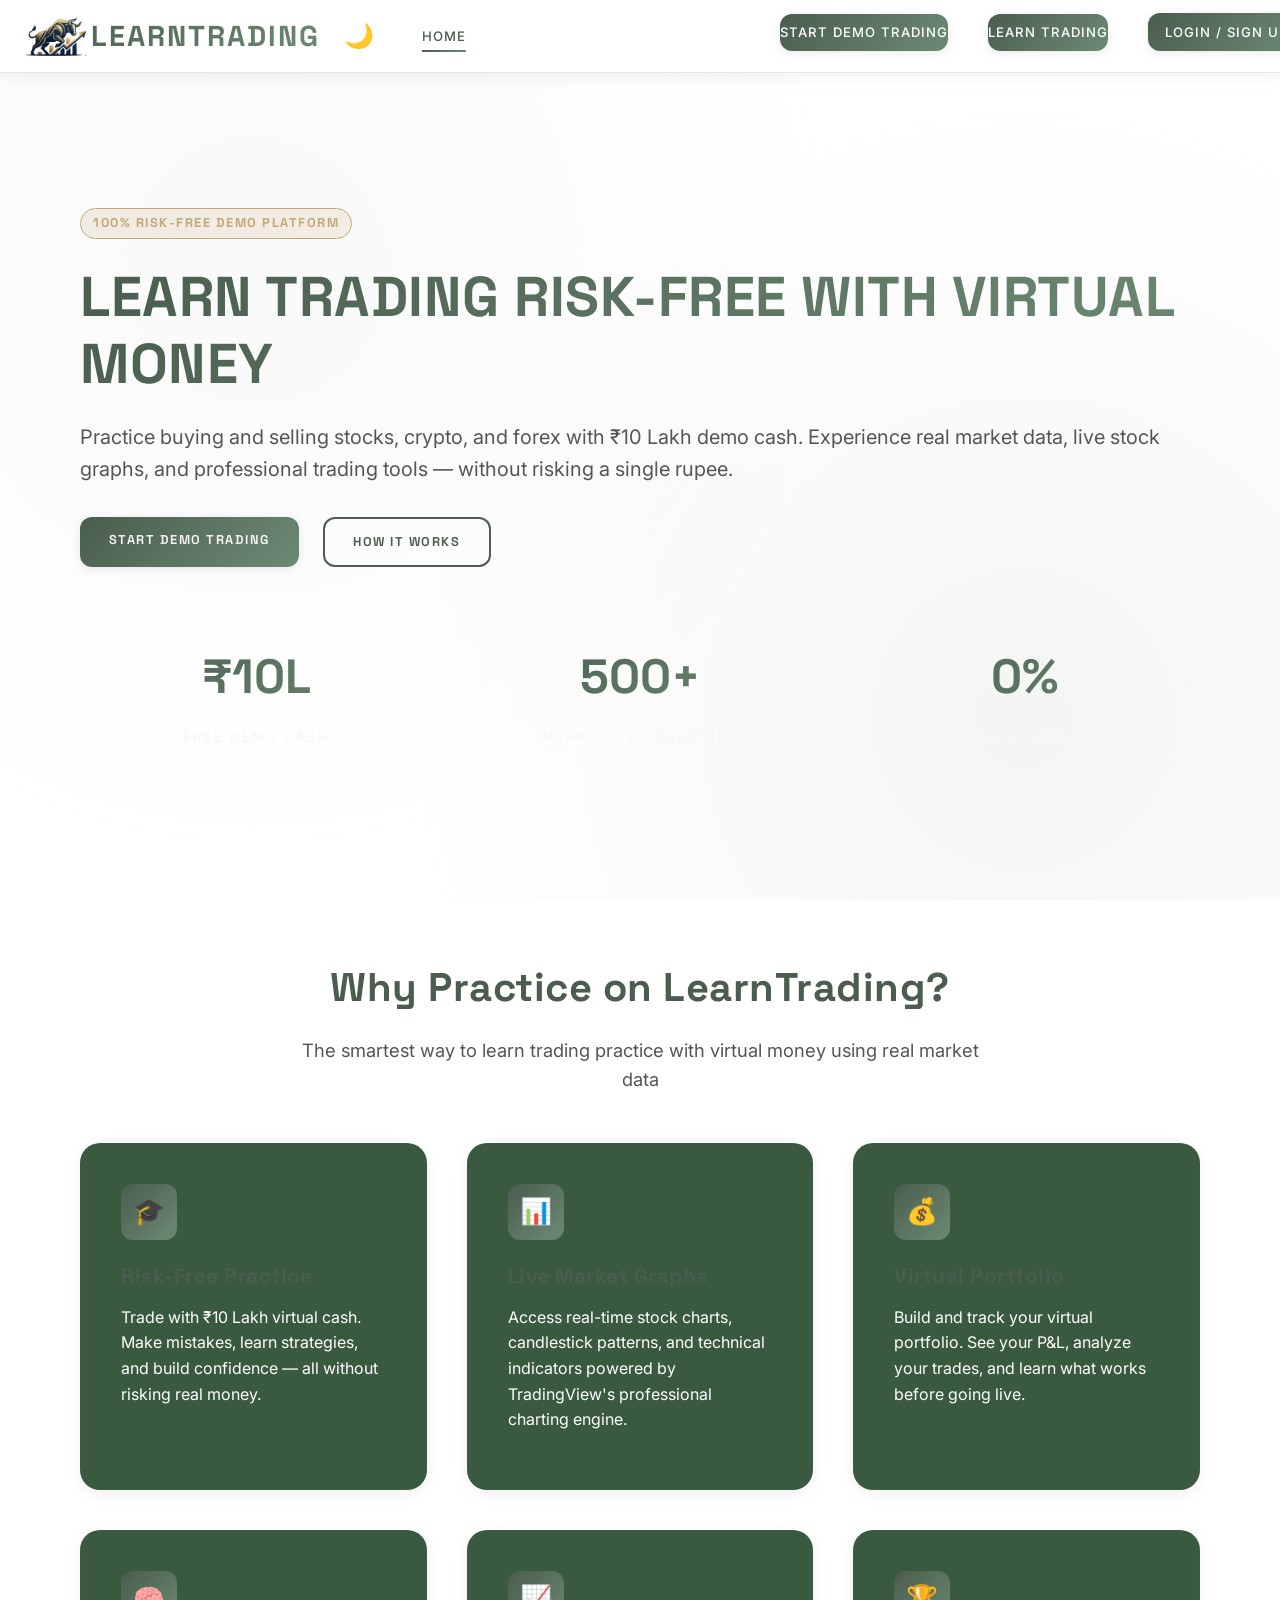
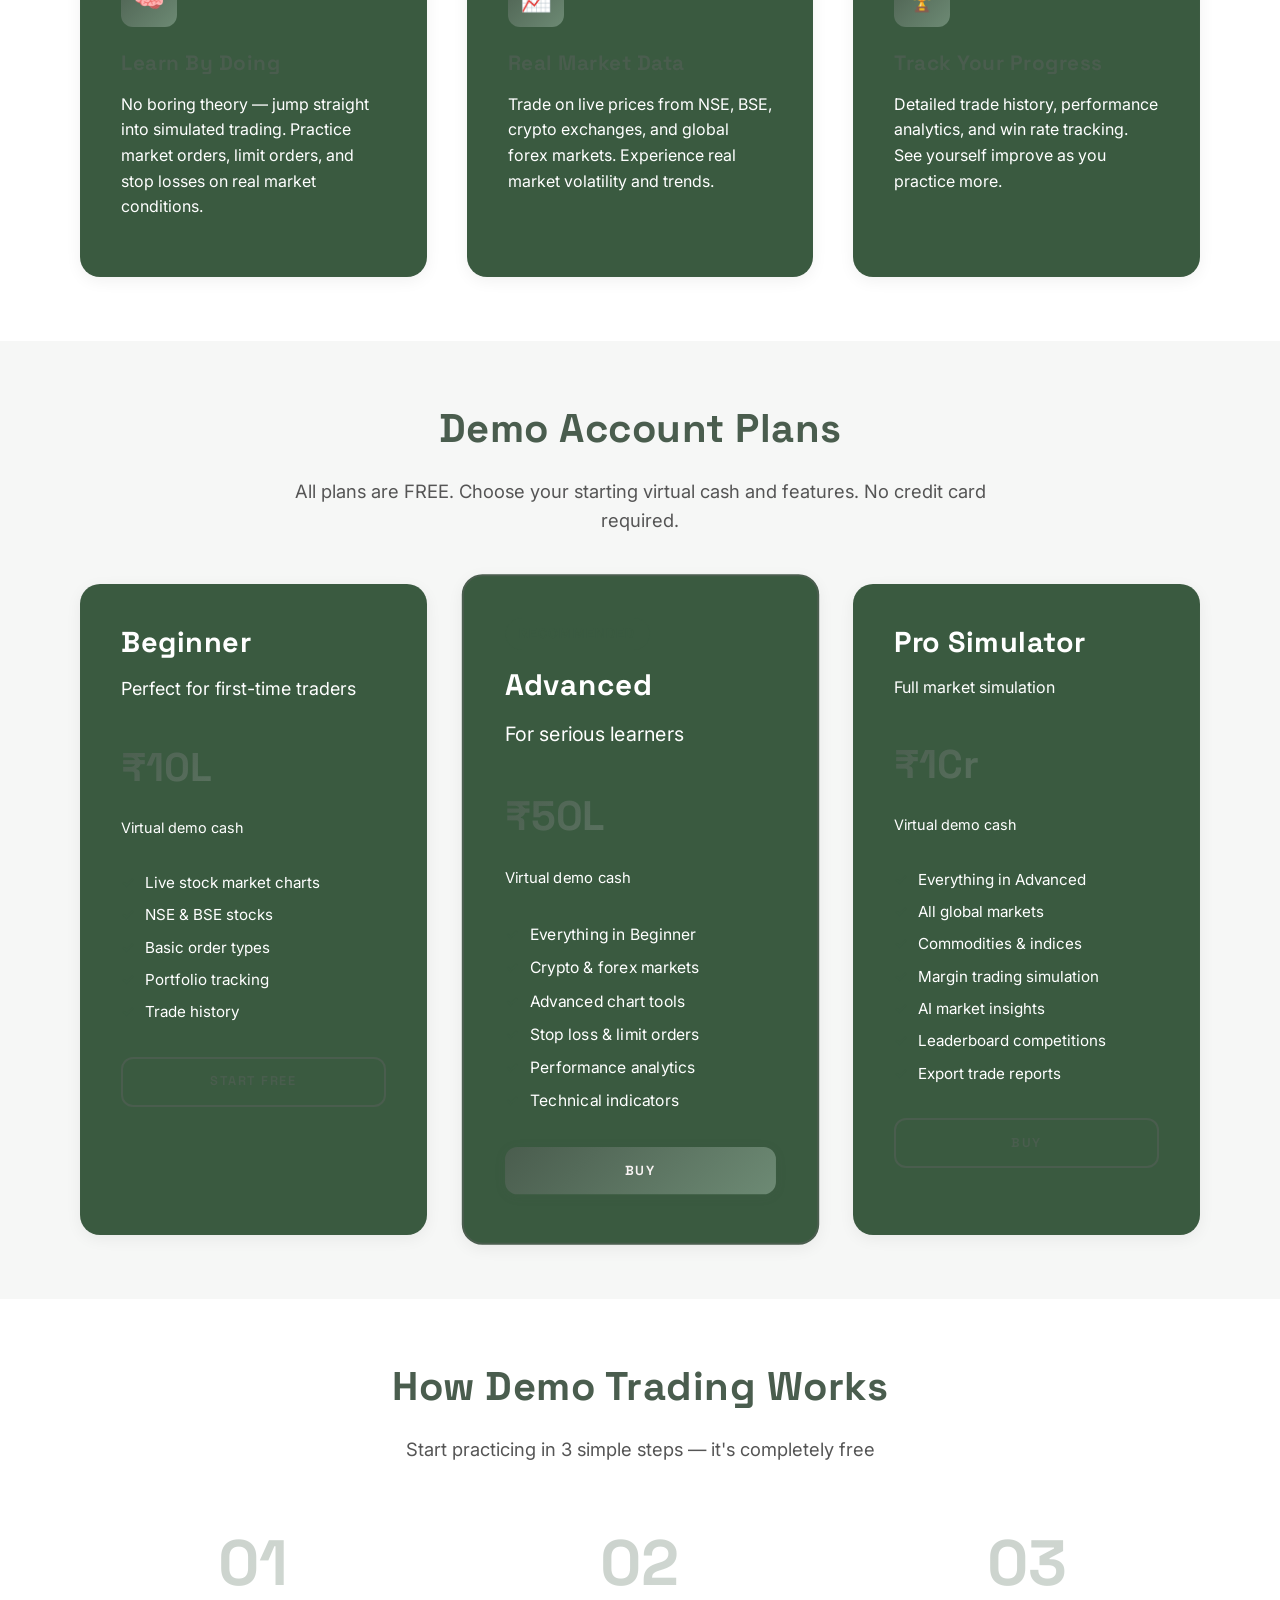
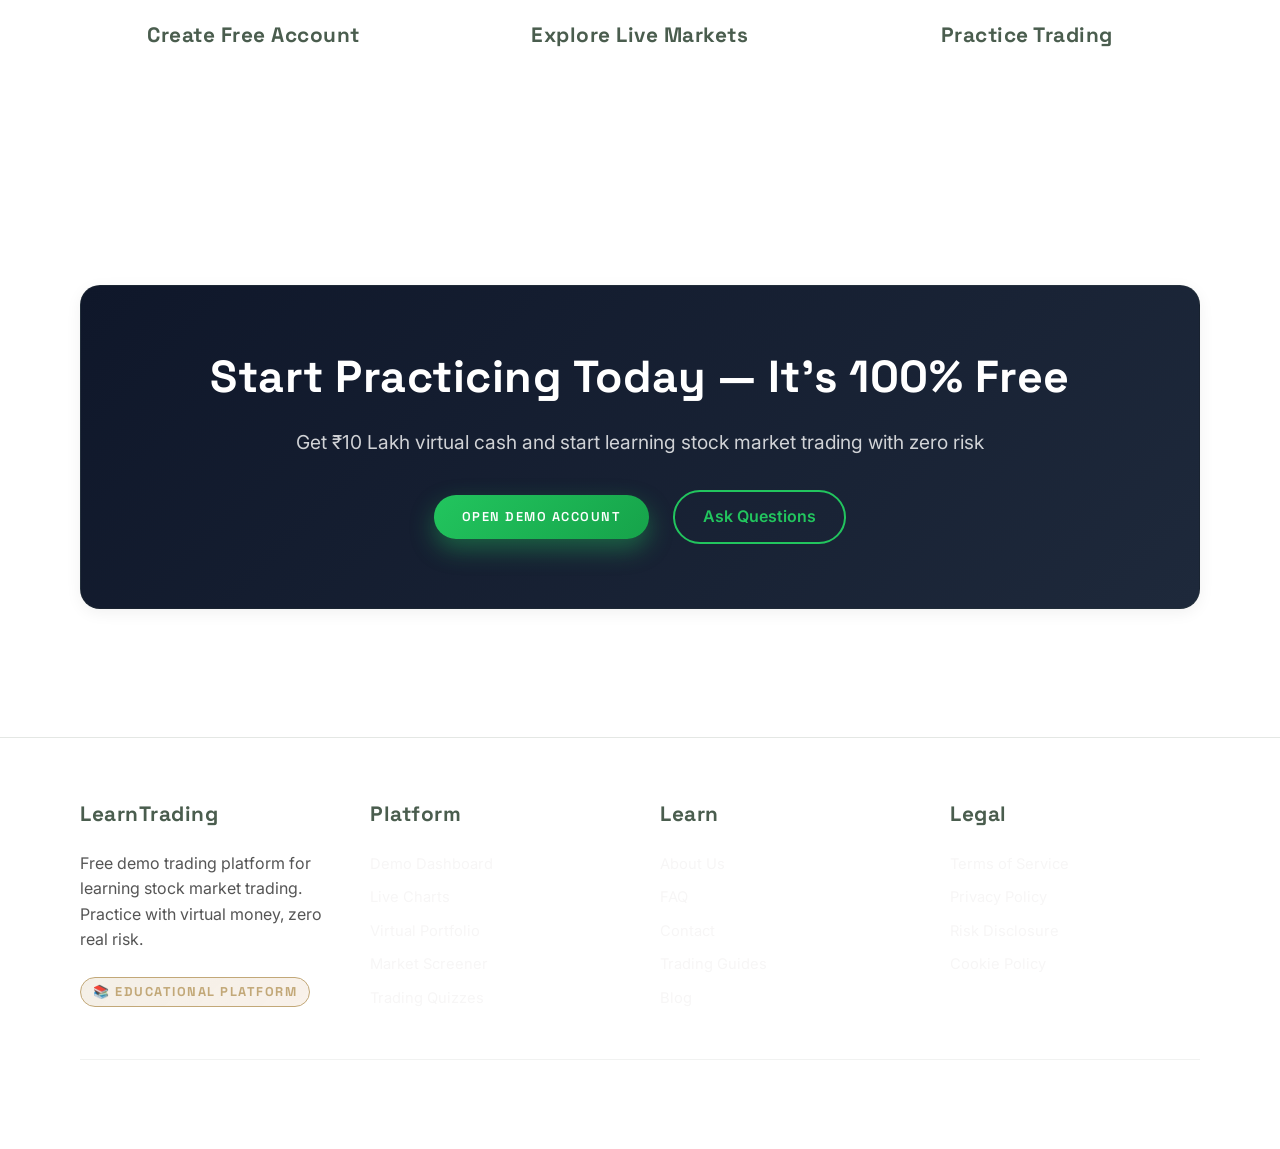
==== commit d2442e10: "home page updated" ====
--- a/index.html
+++ b/index.html
@@ -26,8 +26,8 @@
                 <li><a href="about.html">About</a></li>
                 <li><a href="faq.html">FAQ</a></li>
                 <li><a href="contact.html">Contact</a></li>
-                <li><a href="dashboard.html" class="btn btn-primary">Start Demo Trading</a></li>
-                 <li><a href="dashboard.html" class="btn btn-primary">Learn Trading</a></li>
+                <li><a href="dashboard.html" class="btn btn-primary" style="color: #fff;">Start Demo Trading</a></li>
+                 <li><a href="dashboard.html" class="btn btn-primary" style="color: #fff;  ">Learn Trading</a></li>
             </ul>
         </div>
     </nav>
@@ -51,15 +51,15 @@
                     
                     <div class="grid-3" style="margin-top: 3rem; gap: 2rem;">
                         <div class="stat-box fade-in-up delay-1">
-                            <span class="stat-number">₹10L</span>
+                            <span class="stat-number" style="color: #4a5d4e;">₹10L</span>
                             <span class="stat-label">Free Demo Cash</span>
                         </div>
                         <div class="stat-box fade-in-up delay-2">
-                            <span class="stat-number">500+</span>
+                            <span class="stat-number"style="color: #4a5d4e;">500+</span>
                             <span class="stat-label">Markets to Practice</span>
                         </div>
                         <div class="stat-box fade-in-up delay-3">
-                            <span class="stat-number">0%</span>
+                            <span class="stat-number"style="color: #4a5d4e;">0%</span>
                             <span class="stat-label">Real Risk</span>
                         </div>
                     </div>
@@ -124,9 +124,9 @@
             <div class="grid-3">
                 <div class="card">
                     <h3>Beginner</h3>
-                    <p style="color: #555; margin-bottom: 2rem;">Perfect for first-time traders</p>
+                    <p style="color: #ffffff; margin-bottom: 2rem; font-size: large;">Perfect for first-time traders</p>
                     <div class="stat-number" style="font-size: 2.5rem; margin-bottom: 1rem;">₹10L</div>
-                    <p style="font-size: 0.9rem; color: #555; margin-bottom: 2rem;">Virtual demo cash</p>
+                    <p style="font-size: 0.9rem; color: #ffffff; margin-bottom: 2rem;">Virtual demo cash</p>
                     <ul class="tier-feature-list">
                         <li>Live stock market charts</li>
                         <li>NSE & BSE stocks</li>
@@ -140,9 +140,9 @@
                 <div class="card tier-highlight">
                     <div class="badge badge-success" style="margin-bottom: 1rem;">Recommended</div>
                     <h3>Advanced</h3>
-                    <p style="color: #555; margin-bottom: 2rem;">For serious learners</p>
+                    <p style="color: #ffffff; margin-bottom: 2rem; font-size: larger;">For serious learners</p>
                     <div class="stat-number" style="font-size: 2.5rem; margin-bottom: 1rem;">₹50L</div>
-                    <p style="font-size: 0.9rem; color: #555; margin-bottom: 2rem;">Virtual demo cash</p>
+                    <p style="font-size: 0.9rem; color: #ffffff; margin-bottom: 2rem;">Virtual demo cash</p>
                     <ul class="tier-feature-list">
                         <li>Everything in Beginner</li>
                         <li>Crypto & forex markets</li>
@@ -156,9 +156,9 @@
                 
                 <div class="card">
                     <h3>Pro Simulator</h3>
-                    <p style="color: #555; margin-bottom: 2rem;">Full market simulation</p>
+                    <p style="color: #ffffff; margin-bottom: 2rem;">Full market simulation</p>
                     <div class="stat-number" style="font-size: 2.5rem; margin-bottom: 1rem;">₹1Cr</div>
-                    <p style="font-size: 0.9rem; color: #555; margin-bottom: 2rem;">Virtual demo cash</p>
+                    <p style="font-size: 0.9rem; color: #ffffff; margin-bottom: 2rem;">Virtual demo cash</p>
                     <ul class="tier-feature-list">
                         <li>Everything in Advanced</li>
                         <li>All global markets</li>
@@ -184,60 +184,19 @@
             
             <div class="grid-3">
                 <div class="text-center">
-                    <div class="stat-number" style="font-size: 4rem; opacity: 0.3;">01</div>
-                    <h4>Create Free Account</h4>
-                    <p>Sign up instantly and receive ₹10 Lakh in virtual demo cash. No credit card, no KYC, no real money involved.</p>
+                    <div class="stat-number" style="font-size: 4rem; opacity: 0.3; color: black;">01</div>
+                    <h4 id="ste">Create Free Account</h4>
+                    <p id="ste">Sign up instantly and receive ₹10 Lakh in virtual demo cash. No credit card, no KYC, no real money involved.</p>
                 </div>
                 <div class="text-center">
-                    <div class="stat-number" style="font-size: 4rem; opacity: 0.3;">02</div>
-                    <h4>Explore Live Markets</h4>
-                    <p>Browse real-time stock charts, study market trends, and pick the stocks you want to practice trading on.</p>
+                    <div class="stat-number" style="font-size: 4rem; opacity: 0.3; color: black;">02</div>
+                    <h4 id="ste">Explore Live Markets</h4>
+                    <p id="ste">Browse real-time stock charts, study market trends, and pick the stocks you want to practice trading on.</p>
                 </div>
                 <div class="text-center">
-                    <div class="stat-number" style="font-size: 4rem; opacity: 0.3;">03</div>
-                    <h4>Practice Trading</h4>
-                    <p>Buy and sell stocks with your demo money. Track your portfolio, analyze your P&L, and learn from every trade.</p>
-                </div>
-            </div>
-        </div>
-    </section>
-
-    <!-- Testimonials -->
-    <section class="section" style="background: rgba(74, 93, 78, 0.05);">
-        <div class="container">
-            <h2 class="text-center">What Our Learners Say</h2>
-            <div class="grid-3" style="margin-top: 3rem;">
-                <div class="card">
-                    <p style="font-style: italic; margin-bottom: 1.5rem;">"I was always scared to invest in stocks. LearnTrading's demo platform let me practice for 3 months with virtual money before I felt confident enough to start real trading. Best learning tool ever!"</p>
-                    <div class="flex" style="align-items: center; gap: 1rem;">
-                        <div style="width: 50px; height: 50px; background: var(--gradient-primary); border-radius: 50%; display: flex; align-items: center; justify-content: center; font-size: 1.3rem;">👨‍💻</div>
-                        <div>
-                            <strong>Rahul Sharma</strong>
-                            <p style="font-size: 0.9rem; color: #555; margin: 0;">Computer Science Student, Delhi</p>
-                        </div>
-                    </div>
-                </div>
-                
-                <div class="card">
-                    <p style="font-style: italic; margin-bottom: 1.5rem;">"The live charts are amazing! I can see real stock prices and practice my technical analysis strategies without any pressure. I've learned more here in 2 weeks than in months of reading books."</p>
-                    <div class="flex" style="align-items: center; gap: 1rem;">
-                        <div style="width: 50px; height: 50px; background: var(--gradient-primary); border-radius: 50%; display: flex; align-items: center; justify-content: center; font-size: 1.3rem;">👩‍🎓</div>
-                        <div>
-                            <strong>Priya Patel</strong>
-                            <p style="font-size: 0.9rem; color: #555; margin: 0;">MBA Student, Mumbai</p>
-                        </div>
-                    </div>
-                </div>
-                
-                <div class="card">
-                    <p style="font-style: italic; margin-bottom: 1.5rem;">"I've made every mistake in the book — but with demo money! Now I know what works and what doesn't. The virtual portfolio tracking helped me understand risk management before going live."</p>
-                    <div class="flex" style="align-items: center; gap: 1rem;">
-                        <div style="width: 50px; height: 50px; background: var(--gradient-primary); border-radius: 50%; display: flex; align-items: center; justify-content: center; font-size: 1.3rem;">👨‍💼</div>
-                        <div>
-                            <strong>Arun Krishnan</strong>
-                            <p style="font-size: 0.9rem; color: #555; margin: 0;">Software Engineer, Bangalore</p>
-                        </div>
-                    </div>
+                    <div class="stat-number" style="font-size: 4rem; opacity: 0.3; color: black;">03</div>
+                    <h4 id="ste">Practice Trading</h4>
+                    <p id="ste">Buy and sell stocks with your demo money. Track your portfolio, analyze your P&L, and learn from every trade.</p>
                 </div>
             </div>
         </div>
@@ -281,7 +240,7 @@
                 </a>
 
                 <!-- Secondary Button -->
-                <a href="contact.html" class="btn btn-secondary" style="
+                <a href="contact.html"  style="
                     border: 2px solid #22c55e;
                     color: #22c55e;
                     border-radius: 50px;
--- a/styles.css
+++ b/styles.css
@@ -11,15 +11,15 @@
    =================================== */
 :root {
     /* Backgrounds */
-    --primary-bg:    #faf9f6;
-    --secondary-bg:  #f2f0ea;
-    --card-bg:       #ffffff;
+    --primary-bg:    #ffffff;
+    --secondary-bg:  #ffffff;
+    --card-bg:       #3a5a40;
     --glass-bg:      rgba(255, 255, 255, 0.85);
 
     /* Text */
-    --text-primary:   #333333;
-    --text-secondary: #555555;
-    --text-muted:     #777777;
+    --text-primary:   #ffffff;
+    --text-secondary: #ffffff;
+    --text-muted:     #f7f6f6;
 
     /* Accent / Brand */
     --neon-cyan:       #4a5d4e;
@@ -82,15 +82,15 @@
    =================================== */
 [data-theme="dark"] {
     /* Backgrounds — matte, deep, no pure black */
-    --primary-bg:   #141414;
+    --primary-bg:   #000000;
     --secondary-bg: #1c1c1c;
     --card-bg:      #212121;
     --glass-bg:     rgba(33, 33, 33, 0.90);
 
     /* Text — soft, not harsh white */
-    --text-primary:   #dcdcdc;
-    --text-secondary: #999999;
-    --text-muted:     #666666;
+    --text-primary:   #fcfcfc;
+    --text-secondary: #ffffff;
+    --text-muted:     #ffffff;
 
     /* Accents — muted, earthy, no neon */
     --neon-cyan:       #7aaa82;
@@ -130,7 +130,7 @@
 
 /* Smooth theme transitions */
 *, *::before, *::after {
-    transition: background-color 0.25s ease, border-color 0.25s ease, color 0.25s ease, box-shadow 0.25s ease;
+    transition: background-color 1s ease, border-color 0.25s ease, color 0.25s ease, box-shadow 0.25s ease;
 }
 
 /* ===================================
@@ -150,7 +150,7 @@
 body {
     font-family: var(--font-body);
     background: var(--primary-bg);
-    color: var(--text-primary);
+    color:#fcfcfc;
     line-height: 1.6;
     overflow-x: hidden;
     position: relative;
@@ -165,8 +165,8 @@
     width: 100%;
     height: 100%;
     background:
-        radial-gradient(circle at 20% 30%, rgba(74, 93, 78, 0.04) 0%, transparent 50%),
-        radial-gradient(circle at 80% 80%, rgba(109, 138, 116, 0.06) 0%, transparent 50%);
+        radial-gradient(circle at 20% 30%, rgba(76, 106, 83, 0.04) 0%, transparent 50%),
+        radial-gradient(circle at 80% 80%, rgba(63, 95, 71, 0.06) 0%, transparent 50%);
     background-color: var(--primary-bg);
     z-index: -1;
     animation: bgBreathe 18s ease-in-out infinite alternate;
@@ -372,8 +372,8 @@
    =================================== */
 .btn {
     font-family: var(--font-display);
-    font-weight: 600;
-    font-size: 0.9rem;
+    font-weight: 650;
+    font-size: 0.8rem;
     padding: 0.8rem 1.8rem;
     border: none;
     border-radius: var(--border-radius);
@@ -390,13 +390,13 @@
 
 .btn-primary {
     background: var(--gradient-primary);
-    color: #ffffff;
+    color: #f8f3f3;
     box-shadow: var(--shadow-accent);
 }
 
 .btn-primary:hover {
     box-shadow: var(--shadow-accent-lg);
-    transform: translateY(-2px);
+    transform: translateY(-4px);
     color: #ffffff;
 }
 
@@ -502,7 +502,7 @@
 /* Grids */
 .grid-2 {
     display: grid;
-    grid-template-columns: repeat(2, 1fr);
+    grid-template-columns: repeat(1, 1fr);
     gap: var(--spacing-lg);
 }
 
@@ -1518,4 +1518,4 @@
         border-radius: 20px 20px 0 0;
         max-height: 95vh;
     }
-}
+}
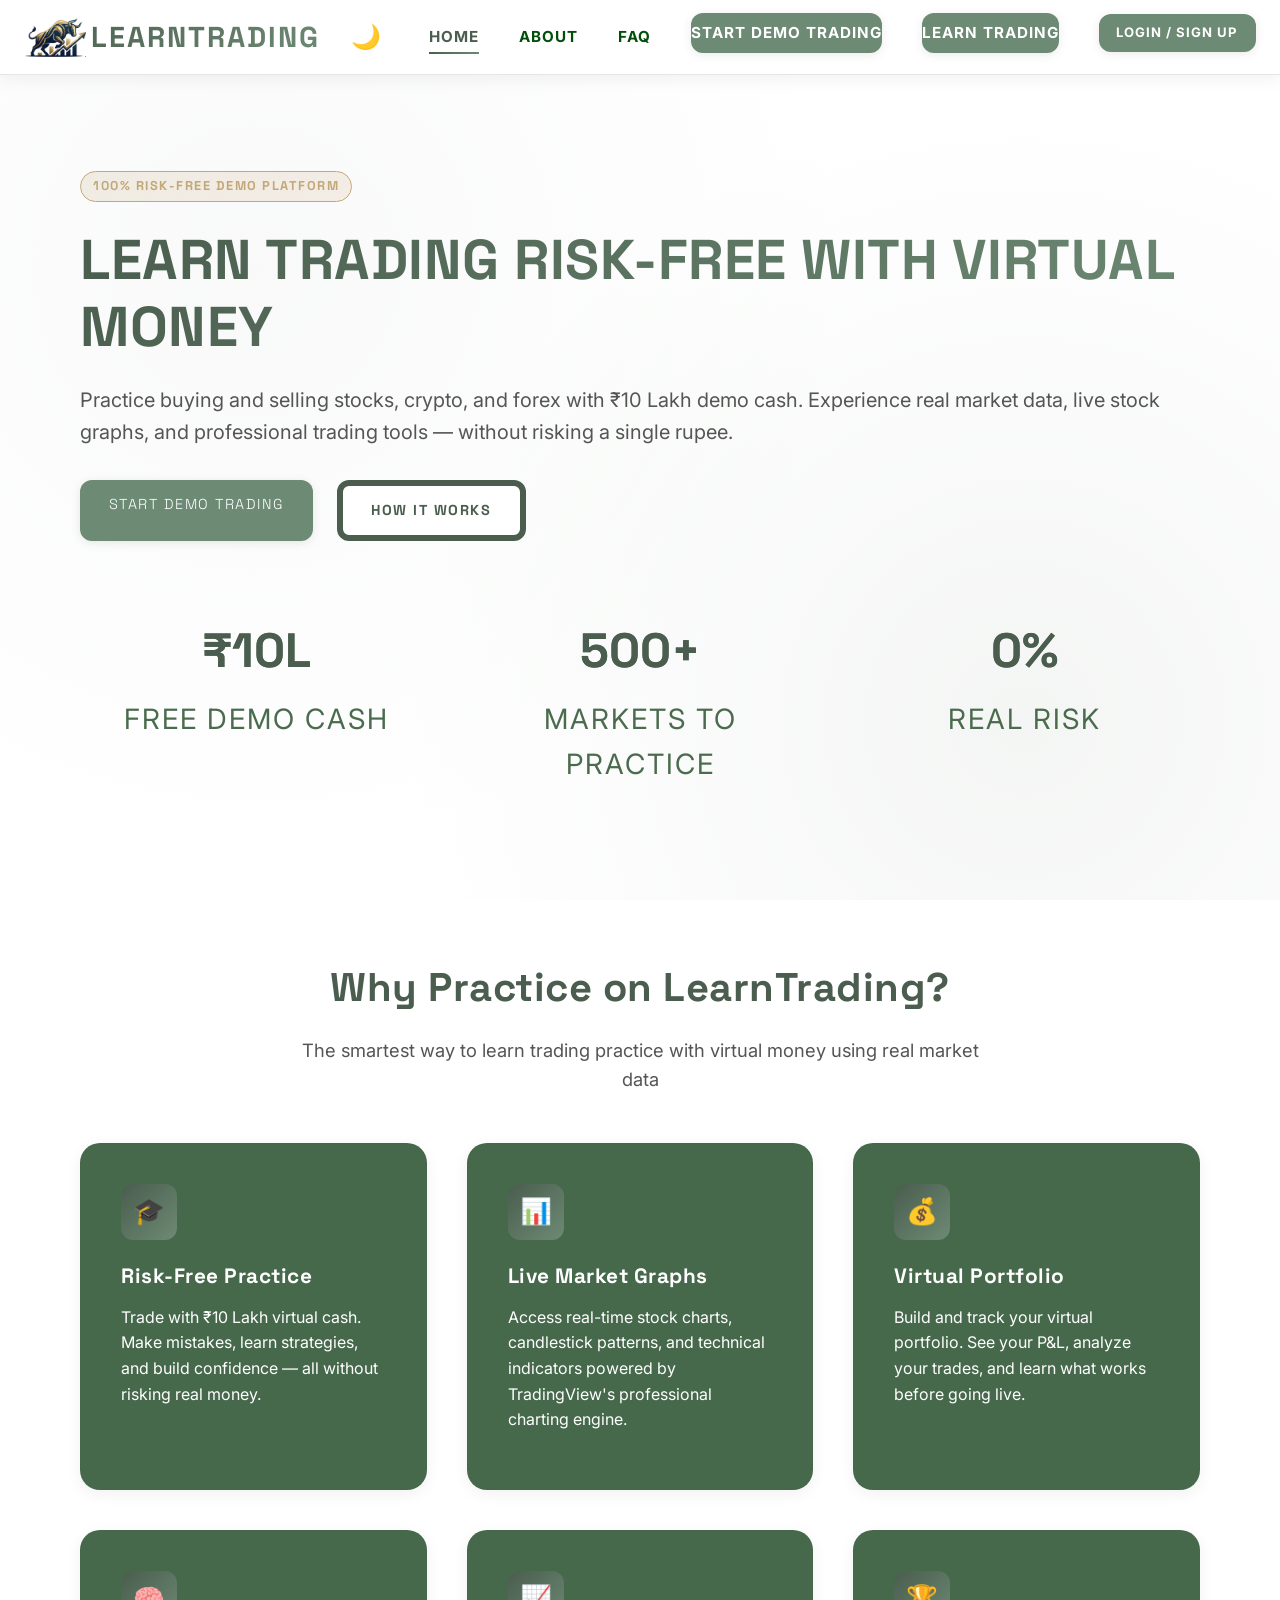
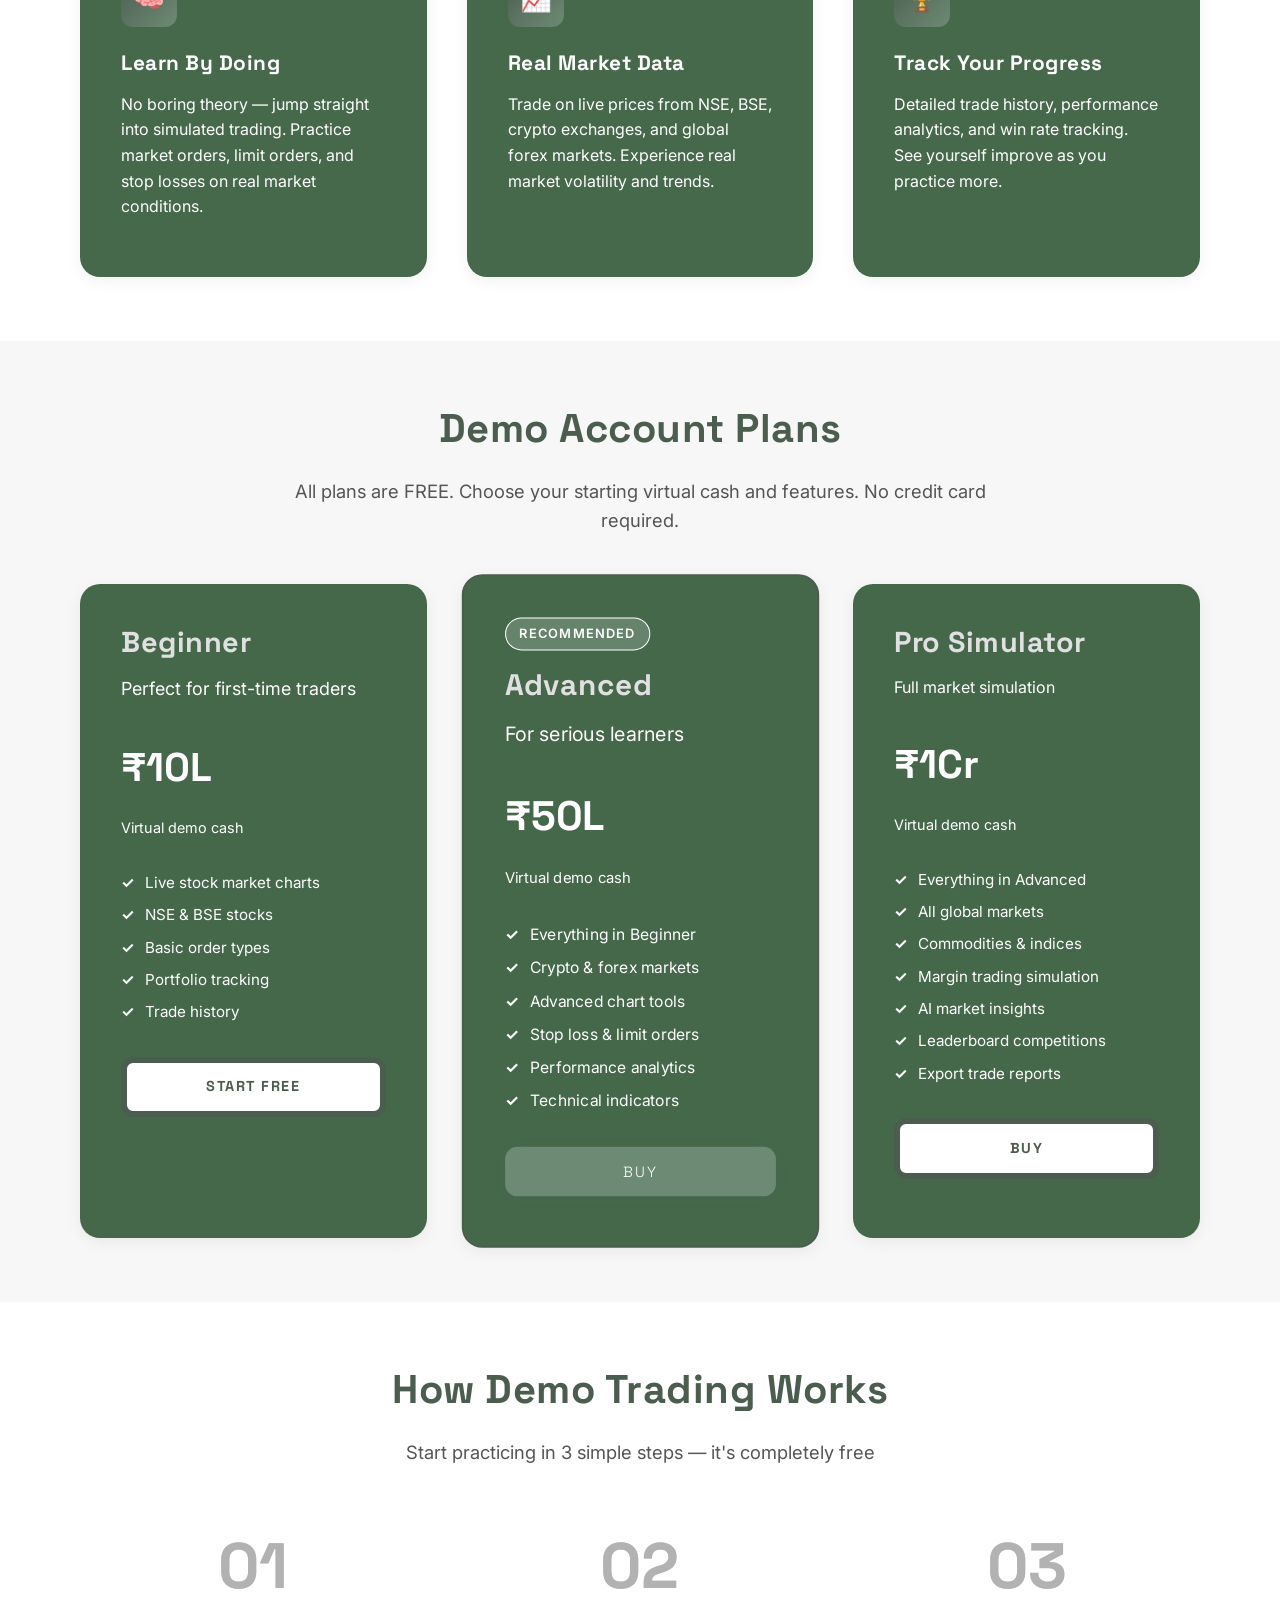
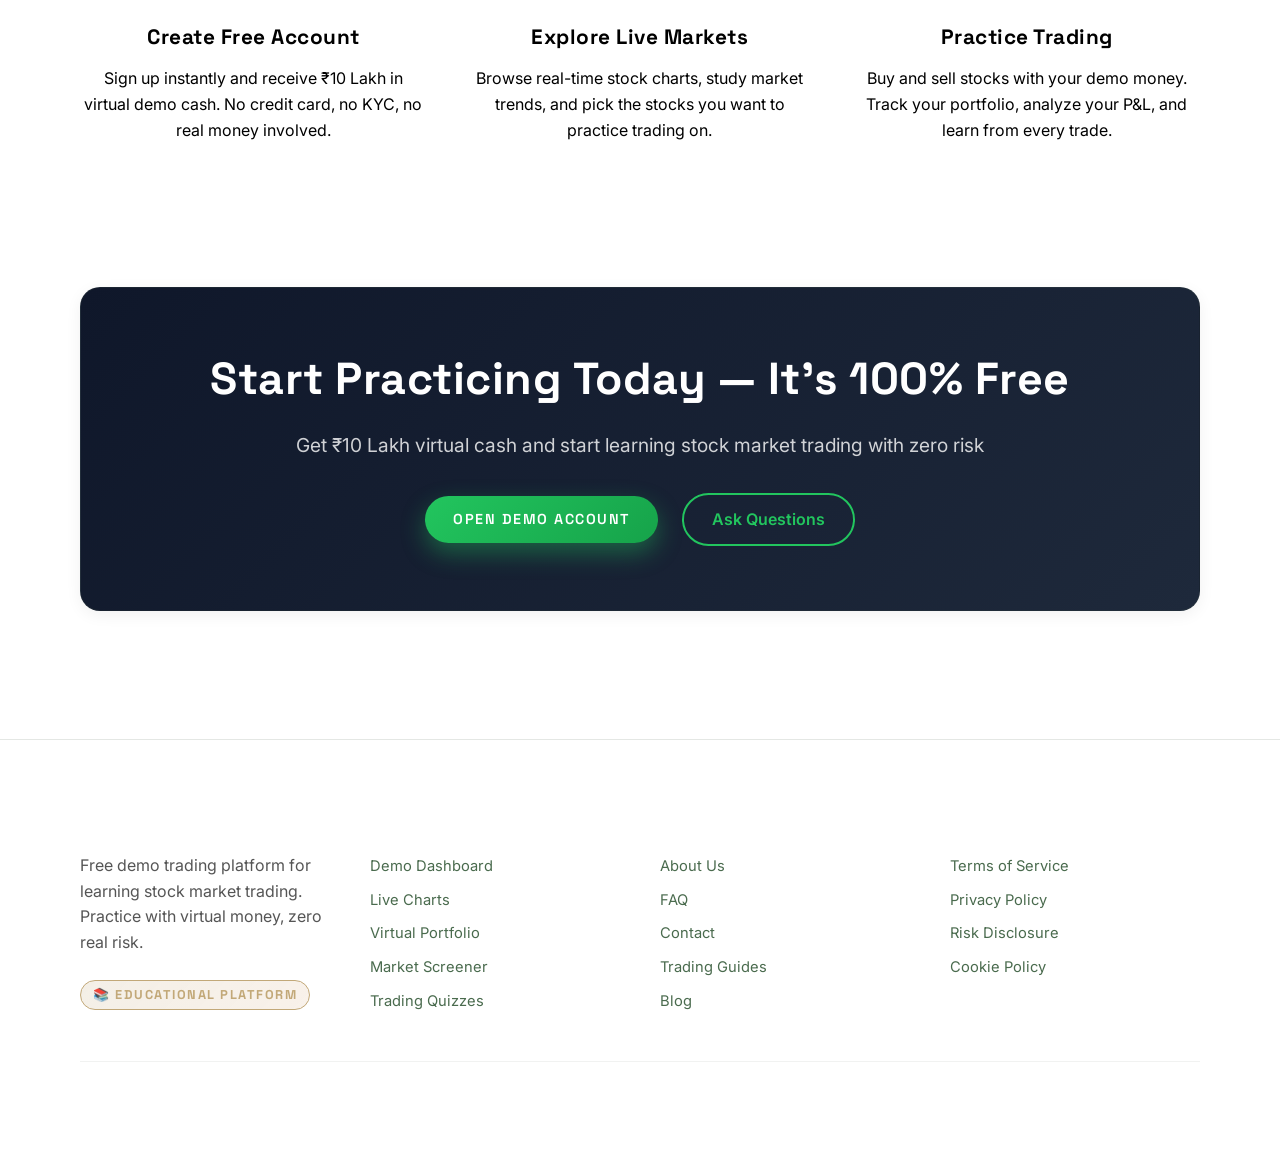
==== commit 23c58e94: "update html" ====
--- a/index.html
+++ b/index.html
@@ -25,7 +25,6 @@
                 <li><a href="index.html" class="active">Home</a></li>
                 <li><a href="about.html">About</a></li>
                 <li><a href="faq.html">FAQ</a></li>
-                <li><a href="contact.html">Contact</a></li>
                 <li><a href="dashboard.html" class="btn btn-primary" style="color: #fff;">Start Demo Trading</a></li>
                  <li><a href="dashboard.html" class="btn btn-primary" style="color: #fff;  ">Learn Trading</a></li>
             </ul>
--- a/styles.css
+++ b/styles.css
@@ -13,13 +13,13 @@
     /* Backgrounds */
     --primary-bg:    #ffffff;
     --secondary-bg:  #ffffff;
-    --card-bg:       #3a5a40;
+    --card-bg:       #194521cd;
     --glass-bg:      rgba(255, 255, 255, 0.85);
 
-    /* Text */
-    --text-primary:   #ffffff;
-    --text-secondary: #ffffff;
-    --text-muted:     #f7f6f6;
+    /* Text — dark green tones for readability on white/light backgrounds */
+    --text-primary:   #034e0a;
+    --text-secondary: #fefefe;
+    --text-muted:     #4a6b4e;
 
     /* Accent / Brand */
     --neon-cyan:       #4a5d4e;
@@ -47,7 +47,7 @@
     /* Inputs */
     --input-bg:       rgba(240, 240, 240, 0.6);
     --input-bg-focus: rgba(240, 240, 240, 0.9);
-    --input-text:     #222222;
+    --input-text:     #1a2e1c;
 
     /* Typography */
     --font-display: 'Space Grotesk', sans-serif;
@@ -87,10 +87,10 @@
     --card-bg:      #212121;
     --glass-bg:     rgba(33, 33, 33, 0.90);
 
-    /* Text — soft, not harsh white */
-    --text-primary:   #fcfcfc;
-    --text-secondary: #ffffff;
-    --text-muted:     #ffffff;
+    /* Text — crisp white for readability on dark backgrounds */
+    --text-primary:   white;
+    --text-secondary: white;
+    --text-muted:     white;
 
     /* Accents — muted, earthy, no neon */
     --neon-cyan:       #7aaa82;
@@ -150,7 +150,7 @@
 body {
     font-family: var(--font-body);
     background: var(--primary-bg);
-    color:#fcfcfc;
+    color: var(--text-primary); /* Fixed: was hardcoded #fcfcfc — now uses theme variable */
     line-height: 1.6;
     overflow-x: hidden;
     position: relative;
@@ -205,19 +205,19 @@
 
 h3 {
     font-size: clamp(1.2rem, 2.5vw, 1.8rem);
-    color: var(--text-primary);
+    color:#e0e0e0;
     margin-bottom: var(--spacing-sm);
 }
 
 h4 {
     font-size: clamp(1rem, 2vw, 1.3rem);
-    color: var(--neon-cyan);
+    color:#ffffff;
     margin-bottom: var(--spacing-sm);
 }
 
 p {
     margin-bottom: var(--spacing-sm);
-    color: var(--text-secondary);
+    color:#ffffff;
     font-size: 1rem;
 }
 
@@ -289,11 +289,12 @@
     align-items: center;
 }
 
+/* Nav links: dark green in light mode, white in dark mode */
 .nav-links a {
     font-family: var(--font-body);
-    font-weight: 500;
-    font-size: 0.82rem;
-    color: var(--text-secondary);
+    font-weight: 700;
+    font-size: 0.95rem;
+    color: var(--text-primary);
     text-transform: uppercase;
     letter-spacing: 1px;
     position: relative;
@@ -372,8 +373,8 @@
    =================================== */
 .btn {
     font-family: var(--font-display);
-    font-weight: 650;
-    font-size: 0.8rem;
+    font-weight: 700;
+    font-size: 0.9rem;
     padding: 0.8rem 1.8rem;
     border: none;
     border-radius: var(--border-radius);
@@ -389,25 +390,28 @@
 }
 
 .btn-primary {
-    background: var(--gradient-primary);
-    color: #f8f3f3;
+    background: var(--neon-blue);
+    font-weight: 200;
+    color: #ffffff;
     box-shadow: var(--shadow-accent);
 }
 
 .btn-primary:hover {
     box-shadow: var(--shadow-accent-lg);
-    transform: translateY(-4px);
+    transform: translateY(-2px);
     color: #ffffff;
 }
 
 .btn-secondary {
-    background: transparent;
-    border: 2px solid var(--neon-cyan);
+    background: #fff;
+    border: 6px solid var(--neon-cyan);
     color: var(--neon-cyan);
+    transition: all 0.3s ease;
 }
 
 .btn-secondary:hover {
-    background: var(--neon-cyan);
+    background: rgb(254, 64, 64);
+    border-color: var(--neon-cyan);
     color: var(--primary-bg);
     box-shadow: var(--shadow-accent);
 }
@@ -415,7 +419,7 @@
 .btn-success {
     background: var(--gradient-success);
     color: #ffffff;
-    font-weight: 700;
+    font-weight: 800;
 }
 
 .btn-success:hover {
@@ -525,21 +529,23 @@
     text-align: center;
     padding: var(--spacing-md);
 }
-
+ #ste{
+    color: black;
+ }
 .stat-number {
     font-family: var(--font-display);
     font-size: clamp(2rem, 4vw, 3rem);
     font-weight: 900;
+    color: #ffffff;
     background: var(--gradient-primary);
     -webkit-background-clip: text;
-    -webkit-text-fill-color: transparent;
     background-clip: text;
     display: block;
     margin-bottom: var(--spacing-xs);
 }
 
 .stat-label {
-    font-size: 0.85rem;
+    font-size: 1.75rem;
     color: var(--text-muted);
     text-transform: uppercase;
     letter-spacing: 2px;
@@ -612,6 +618,7 @@
     font-size: clamp(1.8rem, 4vw, 3rem);
     font-weight: 900;
     margin: var(--spacing-sm) 0;
+    color: #ffffff;
 }
 
 .profit-positive { color: var(--electric-green); }
@@ -636,6 +643,12 @@
     border-radius: var(--border-radius);
     padding: var(--spacing-md);
     position: relative;
+}
+
+/* Chart text color fix for both themes */
+.chart-container,
+.chart-container * {
+    color: var(--text-primary);
 }
 
 /* ===================================
@@ -698,9 +711,9 @@
 }
 
 .badge-success {
-    background: rgba(58, 90, 64, 0.18);
-    color: var(--electric-green);
-    border: 1px solid var(--electric-green);
+    background: rgba(255, 255, 255, 0.18);
+    color: var(--primary-bg);
+    border: 1px solid var(--secondary-bg);
 }
 
 .badge-warning {
@@ -744,6 +757,7 @@
 
 .footer-links li { margin-bottom: var(--spacing-xs); }
 
+/* Footer link color: readable in both themes */
 .footer-links a {
     color: var(--text-muted);
     font-size: 0.92rem;
@@ -751,6 +765,7 @@
 
 .footer-links a:hover { color: var(--neon-cyan); }
 
+/* Footer bottom text: uses theme variable */
 .footer-bottom {
     text-align: center;
     padding-top: var(--spacing-md);
@@ -984,7 +999,7 @@
     content: '✓';
     position: absolute;
     left: 0;
-    color: var(--electric-green);
+    color:white;
     font-weight: 700;
 }
 
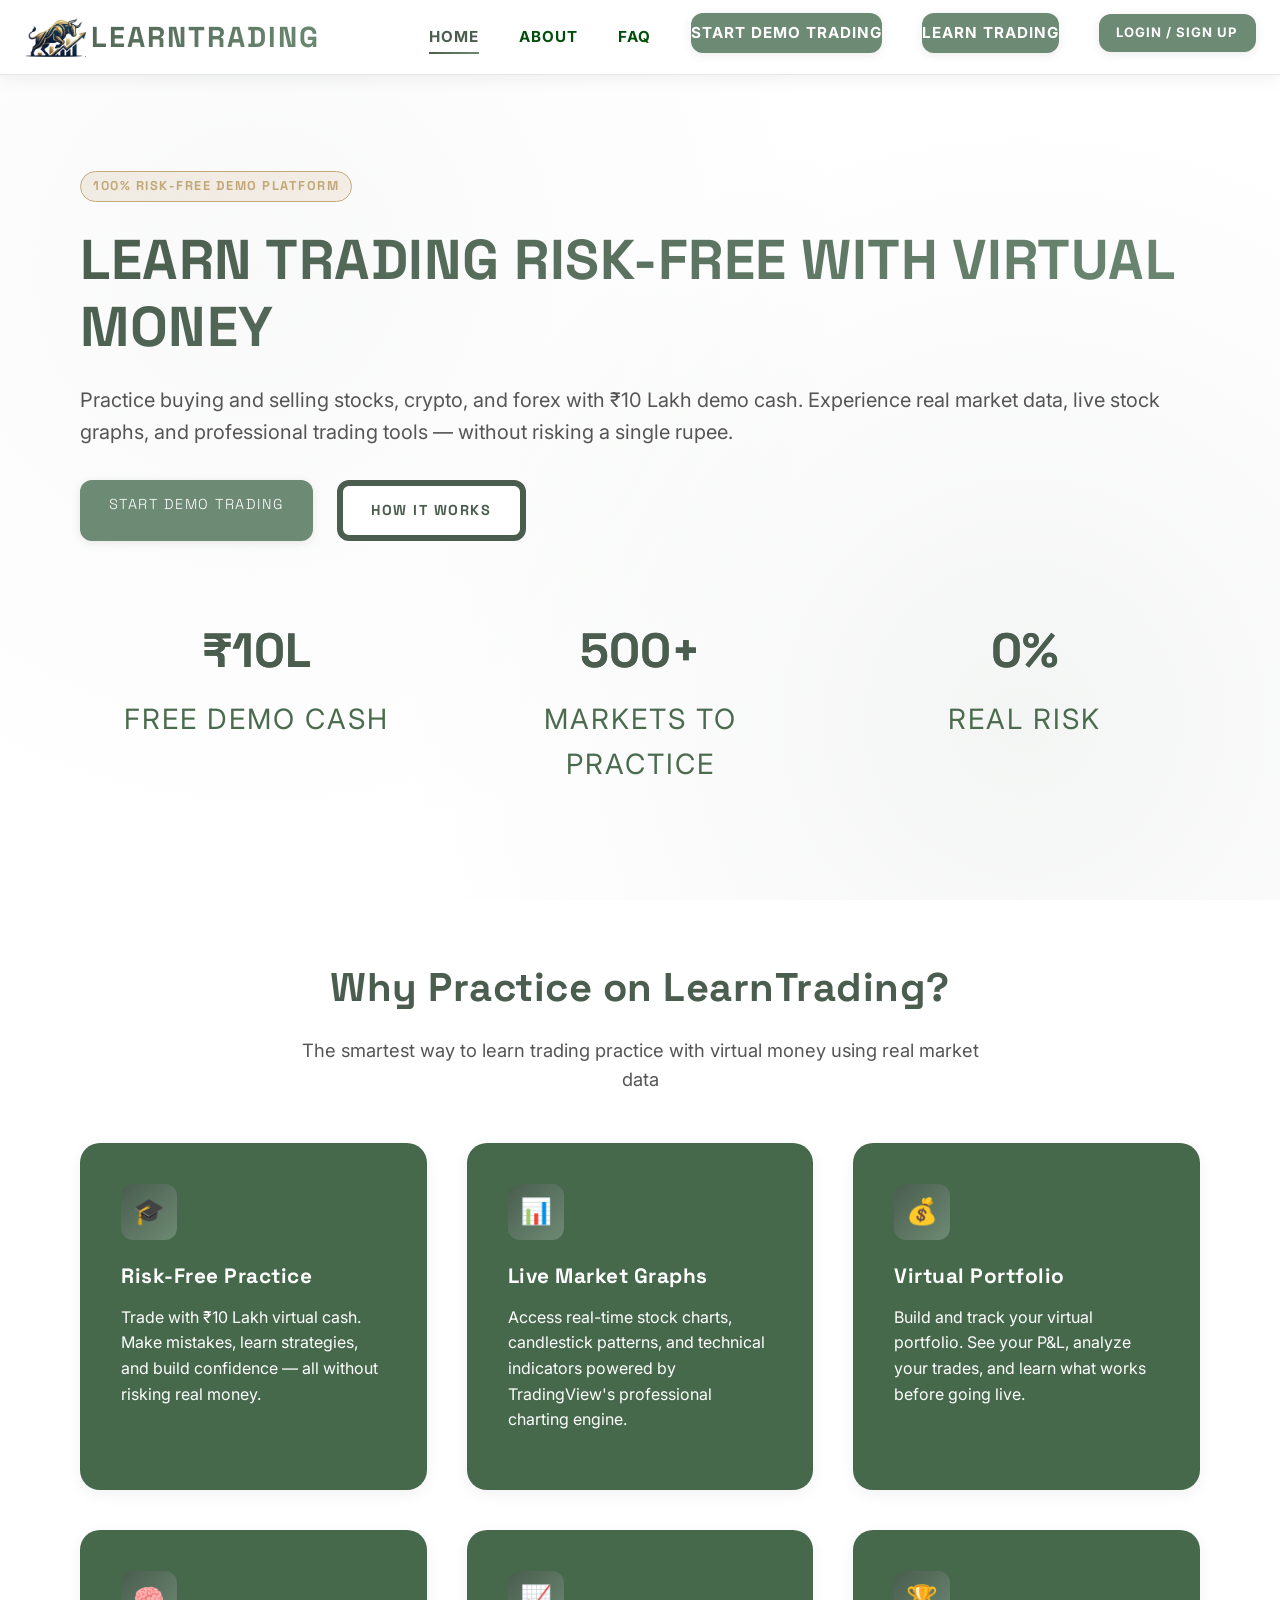
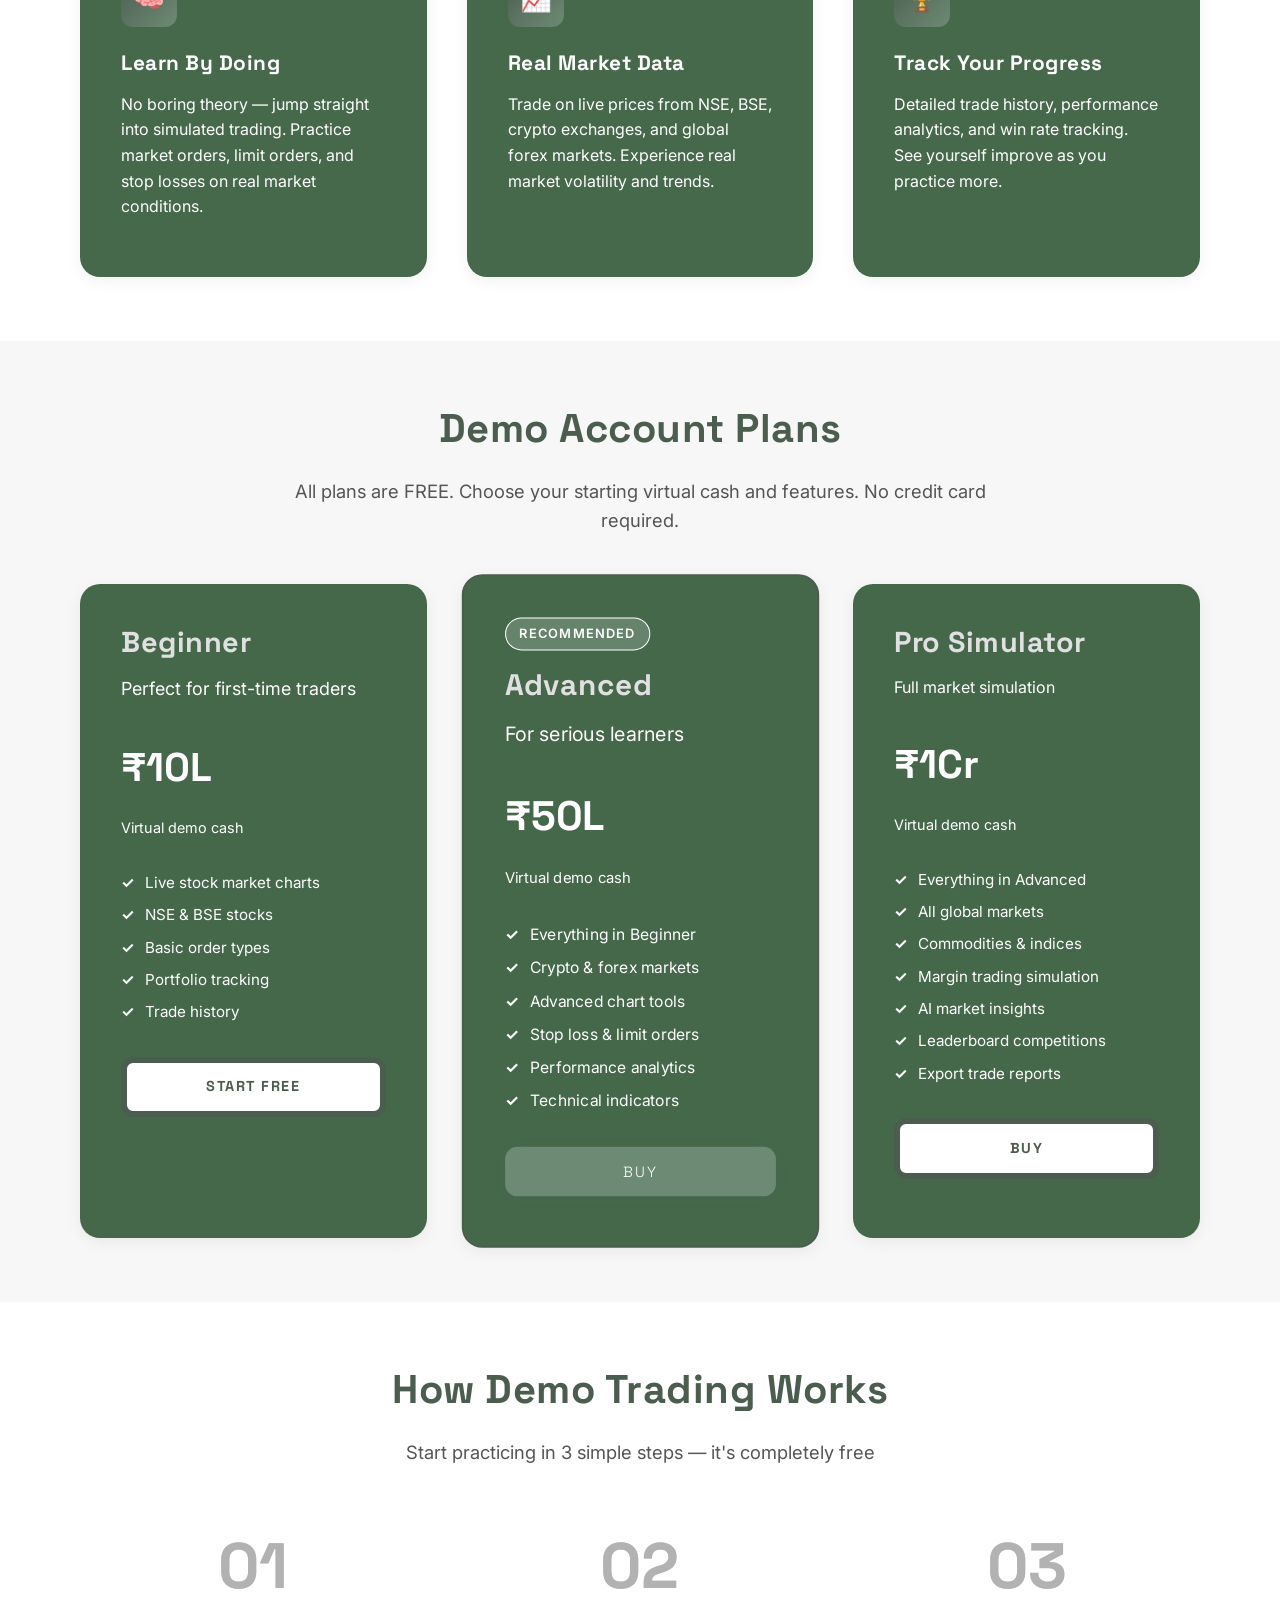
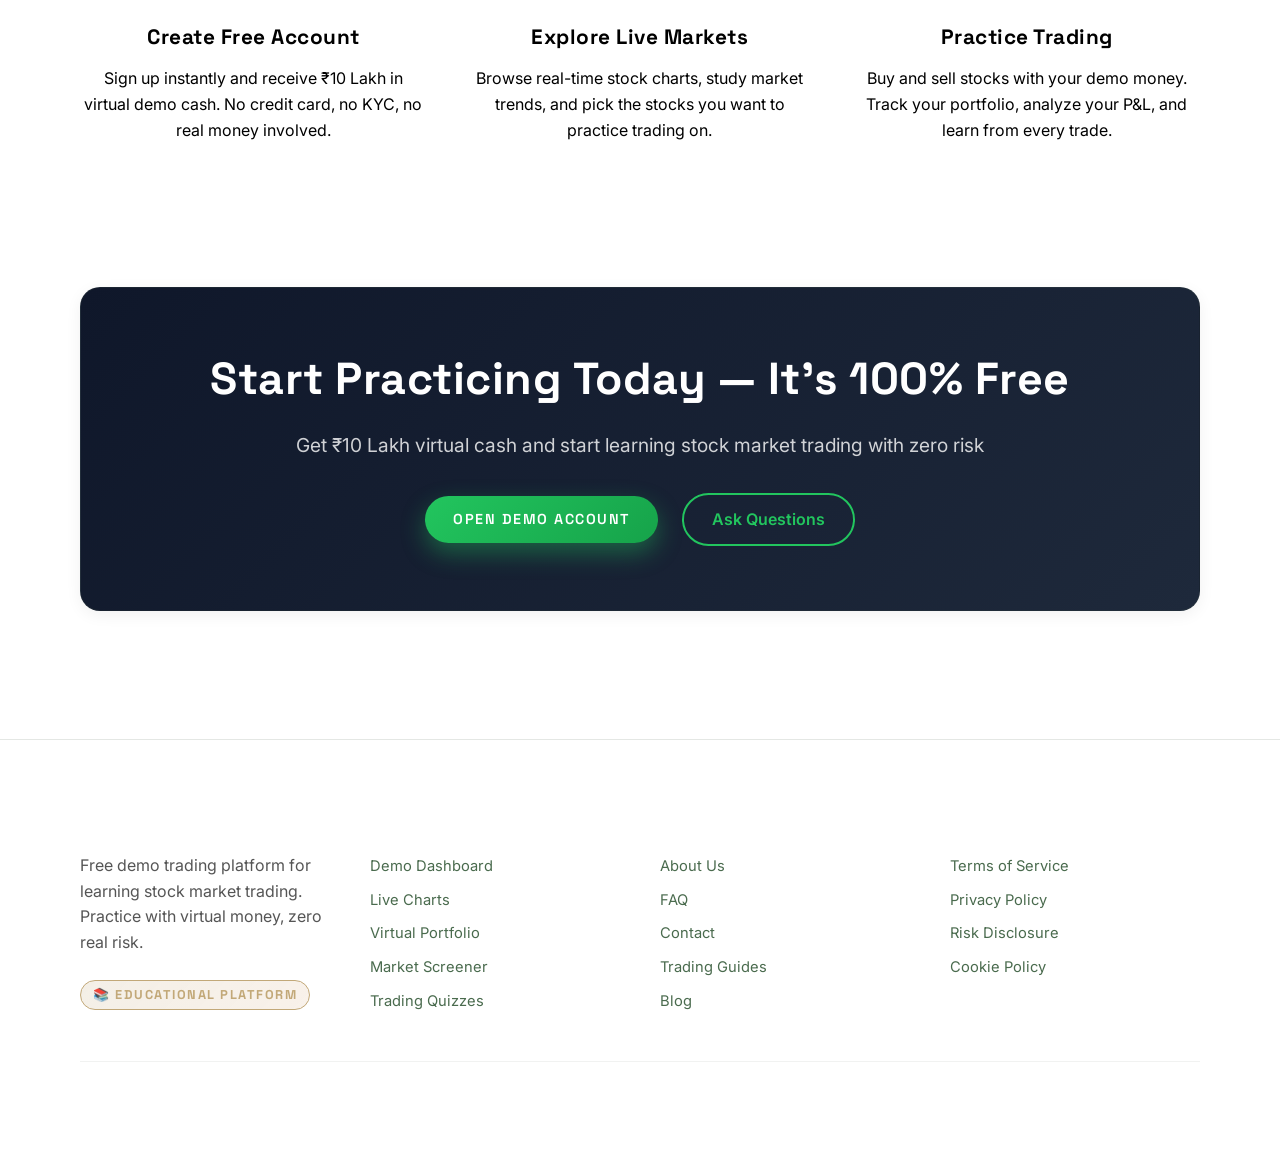
==== commit 4e0786ca: "button changed" ====
--- a/index.html
+++ b/index.html
@@ -21,7 +21,6 @@
                 <span></span>
             </div>
             <ul class="nav-links" id="navLinks">
-                <li><button class="theme-toggle-btn" style="background:none; border:none; font-size:1.5rem; cursor:pointer; padding: 0.5rem;" aria-label="Toggle Dark Mode">🌙</button></li>
                 <li><a href="index.html" class="active">Home</a></li>
                 <li><a href="about.html">About</a></li>
                 <li><a href="faq.html">FAQ</a></li>
--- a/styles.css
+++ b/styles.css
@@ -1,7 +1,7 @@
-/* ===================================
+/*
    LEARNTRADING.ORG - PREMIUM TRADING PLATFORM
    Main Stylesheet — Clean Rewrite
-   =================================== */
+ */
 
 /* Import Fonts */
 @import url('https://fonts.googleapis.com/css2?family=Space+Grotesk:wght@400;500;600;700&family=Inter:wght@300;400;500;600&display=swap');
@@ -76,23 +76,22 @@
     --transition-normal: 0.3s ease;
     --transition-slow:   0.5s ease;
 }
-
 /* ===================================
    DARK MODE — CSS VARIABLES
    =================================== */
 [data-theme="dark"] {
-    /* Backgrounds — matte, deep, no pure black */
+    /* Backgrounds */
     --primary-bg:   #000000;
     --secondary-bg: #1c1c1c;
     --card-bg:      #212121;
     --glass-bg:     rgba(33, 33, 33, 0.90);
 
-    /* Text — crisp white for readability on dark backgrounds */
-    --text-primary:   white;
-    --text-secondary: white;
-    --text-muted:     white;
-
-    /* Accents — muted, earthy, no neon */
+    /* Text — pure white everywhere */
+    --text-primary:   #ffffff;
+    --text-secondary: #ffffff;
+    --text-muted:     #ffffff;
+
+    /* Accents */
     --neon-cyan:       #7aaa82;
     --neon-blue:       #9cbfa6;
     --neon-purple:     #d4bc8c;
@@ -100,7 +99,7 @@
     --warning-orange:  #c9956a;
     --danger-red:      #c26364;
 
-    /* Gradients — darker, subdued */
+    /* Gradients */
     --gradient-primary: linear-gradient(135deg, #2e3d30 0%, #3e5642 100%);
     --gradient-success: linear-gradient(135deg, #274030 0%, #3b5c3f 100%);
     --gradient-danger:  linear-gradient(135deg, #7a2e30 0%, #9e4e3c 100%);
@@ -118,9 +117,9 @@
     /* Inputs */
     --input-bg:       rgba(255, 255, 255, 0.06);
     --input-bg-focus: rgba(255, 255, 255, 0.11);
-    --input-text:     #e0e0e0;
-
-    /* Shadows — slightly larger blur for depth */
+    --input-text:     #ffffff;
+
+    /* Shadows */
     --shadow-sm:        0 2px 8px rgba(0,0,0,0.25);
     --shadow-md:        0 4px 16px rgba(0,0,0,0.30);
     --shadow-lg:        0 8px 32px rgba(0,0,0,0.40);
@@ -128,9 +127,39 @@
     --shadow-accent-lg: 0 4px 20px rgba(0,0,0,0.30);
 }
 
+/* ===================================
+   FORCE ALL TEXT TO WHITE IN DARK MODE
+   =================================== */
+[data-theme="dark"] body,
+[data-theme="dark"] h1,
+[data-theme="dark"] h2,
+[data-theme="dark"] h3,
+[data-theme="dark"] h4,
+[data-theme="dark"] h5,
+[data-theme="dark"] h6,
+[data-theme="dark"] p,
+[data-theme="dark"] span,
+[data-theme="dark"] a,
+[data-theme="dark"] li,
+[data-theme="dark"] label,
+[data-theme="dark"] div {
+    color: #ffffff !important;
+}
+
+/* Input + placeholder fix */
+[data-theme="dark"] input,
+[data-theme="dark"] textarea {
+    color: #ffffff !important;
+}
+
+[data-theme="dark"] input::placeholder,
+[data-theme="dark"] textarea::placeholder {
+    color: rgba(255,255,255,0.6);
+}
+
 /* Smooth theme transitions */
 *, *::before, *::after {
-    transition: background-color 1s ease, border-color 0.25s ease, color 0.25s ease, box-shadow 0.25s ease;
+    transition: background-color 0.4s ease, border-color 0.25s ease, color 0.25s ease, box-shadow 0.25s ease;
 }
 
 /* ===================================
@@ -180,6 +209,10 @@
 /* ===================================
    TYPOGRAPHY
    =================================== */
+dark1{
+    color: white;
+
+   }
 h1, h2, h3, h4, h5, h6 {
     font-family: var(--font-display);
     font-weight: 700;
@@ -1082,7 +1115,7 @@
     position: fixed;
     inset: 0;
     background: rgba(0, 0, 0, 0.55);
-    backdrop-filter: blur(8px);
+    backdrop-filter: blur(10px);
     -webkit-backdrop-filter: blur(8px);
     z-index: 10001;
     display: flex;
@@ -1100,7 +1133,8 @@
 }
 
 .auth-modal {
-    background: var(--card-bg);
+    background: rgba(57, 53, 53, 0.229);
+    backdrop-filter: blur(10px);  
     border-radius: 24px;
     width: 100%;
     max-width: 440px;
@@ -1126,7 +1160,7 @@
     border-radius: 50%;
     border: 1px solid var(--border-color);
     background: var(--input-bg);
-    color: var(--text-secondary);
+    color: var(white);
     font-size: 1.2rem;
     cursor: pointer;
     display: flex;
@@ -1156,7 +1190,7 @@
     font-size: 0.9rem;
     text-transform: uppercase;
     letter-spacing: 1.5px;
-    color: var(--text-muted);
+    color: white;
     background: none;
     border: none;
     cursor: pointer;
@@ -1176,9 +1210,9 @@
     transition: background 0.25s ease;
 }
 
-.auth-tab.active { color: var(--neon-cyan); }
-.auth-tab.active::after { background: var(--gradient-primary); }
-.auth-tab:hover:not(.active) { color: var(--text-secondary); }
+.auth-tab.active { color:white }
+.auth-tab.active::after { background: white }
+.auth-tab:hover:not(.active) { color: white }
 
 .auth-form { padding: 1.8rem 2rem 2.2rem; }
 
@@ -1192,13 +1226,13 @@
 
 .auth-brand h2 {
     font-size: 1.5rem;
-    color: var(--neon-cyan);
+    color: white
     margin-bottom: 0.3rem;
 }
 
 .auth-brand p {
     font-size: 0.88rem;
-    color: var(--text-muted);
+    color: white;
     margin: 0;
 }
 
@@ -1209,7 +1243,7 @@
     font-family: var(--font-display);
     font-weight: 600;
     font-size: 0.8rem;
-    color: var(--neon-cyan);
+    color: white;
     text-transform: uppercase;
     letter-spacing: 1px;
     margin-bottom: 0.4rem;
@@ -1223,14 +1257,14 @@
     border-radius: 10px;
     font-family: var(--font-body);
     font-size: 0.95rem;
-    color: var(--input-text);
+    color: white;
     transition: border-color 0.25s ease, box-shadow 0.25s ease, background 0.25s ease;
 }
 
 .auth-field input:focus {
     outline: none;
     border-color: var(--neon-cyan);
-    box-shadow: 0 0 0 3px rgba(74, 93, 78, 0.12);
+    box-shadow: 0 0 0 3px rgba(255, 255, 255, 0.12);
     background: var(--input-bg-focus);
 }
 
@@ -1256,12 +1290,12 @@
 }
 
 .auth-remember input[type="checkbox"] {
-    accent-color: var(--neon-cyan);
+    accent-color:white;
     width: 15px;
     height: 15px;
 }
 
-.auth-forgot { color: var(--neon-cyan); font-weight: 500; }
+.auth-forgot { color: white; font-weight: 500; }
 .auth-forgot:hover { text-decoration: underline; }
 
 .auth-submit-btn {
@@ -1305,7 +1339,7 @@
 
 .auth-divider span {
     font-size: 0.78rem;
-    color: var(--text-muted);
+    color:white;
     text-transform: uppercase;
     letter-spacing: 1px;
     white-space: nowrap;
@@ -1340,12 +1374,12 @@
 .auth-footer-text {
     text-align: center;
     font-size: 0.86rem;
-    color: var(--text-muted);
+    color: white;
     margin-top: 1.4rem;
     margin-bottom: 0;
 }
 
-.auth-footer-text a { color: var(--neon-cyan); font-weight: 600; }
+.auth-footer-text a { color: white; font-weight: 600; }
 .auth-footer-text a:hover { text-decoration: underline; }
 
 /* ===================================
@@ -1533,4 +1567,1219 @@
         border-radius: 20px 20px 0 0;
         max-height: 95vh;
     }
+}
+
+/* ═══════════════════════════════════════════════
+   TRADING TERMINAL — PROFESSIONAL DASHBOARD
+   ═══════════════════════════════════════════════ */
+
+/* Terminal Page Overrides */
+.terminal-page {
+    background: #0d0d0f;
+    overflow-x: hidden;
+}
+
+.terminal-page::before {
+    display: none; /* remove breathing background on terminal */
+}
+
+[data-theme="dark"] .terminal-page,
+.terminal-page {
+    background: #0d0d0f;
+}
+
+/* ── ACCOUNT SUMMARY BAR ── */
+.account-bar {
+    background: #131316;
+    border-bottom: 1px solid rgba(255,255,255,0.06);
+    padding: 0;
+    margin-bottom: 0;
+    position: sticky;
+    top: 100px;
+    z-index: 99;
+}
+
+.account-bar-inner {
+    display: flex;
+    align-items: center;
+    justify-content: space-between;
+    padding: 0.55rem 1.2rem;
+    max-width: 100%;
+    gap: 1rem;
+    flex-wrap: wrap;
+}
+
+.account-bar-left {
+    display: flex;
+    align-items: center;
+    gap: 0.75rem;
+    flex-shrink: 0;
+}
+
+.paper-badge {
+    background: linear-gradient(135deg, #f59e0b, #d97706);
+    color: #000;
+    font-family: var(--font-display);
+    font-size: 0.62rem;
+    font-weight: 800;
+    padding: 3px 8px;
+    border-radius: 4px;
+    letter-spacing: 1.5px;
+    text-transform: uppercase;
+    white-space: nowrap;
+}
+
+.account-bar-welcome {
+    font-family: var(--font-display);
+    font-size: 0.82rem;
+    font-weight: 600;
+    color: rgba(255,255,255,0.6);
+    white-space: nowrap;
+}
+
+.account-bar-stats {
+    display: flex;
+    align-items: center;
+    gap: 0;
+    flex: 1;
+    justify-content: center;
+    flex-wrap: wrap;
+}
+
+.account-stat {
+    display: flex;
+    flex-direction: column;
+    align-items: center;
+    padding: 0 1rem;
+    min-width: 90px;
+}
+
+.account-stat-label {
+    font-family: var(--font-display);
+    font-size: 0.62rem;
+    font-weight: 600;
+    color: rgba(255,255,255,0.35);
+    text-transform: uppercase;
+    letter-spacing: 1px;
+    white-space: nowrap;
+}
+
+.account-stat-value {
+    font-family: var(--font-display);
+    font-size: 0.88rem;
+    font-weight: 700;
+    color: #e4e4e7;
+    white-space: nowrap;
+}
+
+.account-stat-divider {
+    width: 1px;
+    height: 28px;
+    background: rgba(255,255,255,0.08);
+    flex-shrink: 0;
+}
+
+.account-bar-right {
+    display: flex;
+    align-items: center;
+    gap: 0.5rem;
+    flex-shrink: 0;
+}
+
+.terminal-btn {
+    font-family: var(--font-display);
+    font-size: 0.72rem;
+    font-weight: 700;
+    padding: 6px 12px;
+    border-radius: 6px;
+    cursor: pointer;
+    display: flex;
+    align-items: center;
+    gap: 5px;
+    text-transform: uppercase;
+    letter-spacing: 0.5px;
+    transition: all 0.2s ease;
+    white-space: nowrap;
+}
+
+.terminal-btn-outline {
+    background: transparent;
+    border: 1px solid rgba(255,255,255,0.12);
+    color: rgba(255,255,255,0.6);
+}
+
+.terminal-btn-outline:hover {
+    border-color: rgba(255,255,255,0.3);
+    color: #fff;
+    background: rgba(255,255,255,0.05);
+}
+
+/* ── TERMINAL LAYOUT (3-column grid) ── */
+.terminal-layout {
+    display: grid;
+    grid-template-columns: 260px 1fr 300px;
+    grid-template-rows: 1fr;
+    height: calc(100vh - 160px);
+    min-height: 500px;
+    position: relative;
+}
+
+/* ── WATCHLIST SIDEBAR ── */
+.watchlist-sidebar {
+    background: #131316;
+    border-right: 1px solid rgba(255,255,255,0.06);
+    display: flex;
+    flex-direction: column;
+    overflow: hidden;
+    transition: width 0.3s ease, opacity 0.3s ease;
+}
+
+.watchlist-sidebar.collapsed {
+    width: 0;
+    min-width: 0;
+    opacity: 0;
+    overflow: hidden;
+    border: none;
+    padding: 0;
+}
+
+.watchlist-header {
+    display: flex;
+    align-items: center;
+    justify-content: space-between;
+    padding: 0.75rem 1rem;
+    border-bottom: 1px solid rgba(255,255,255,0.06);
+    flex-shrink: 0;
+}
+
+.watchlist-title {
+    font-family: var(--font-display);
+    font-size: 0.78rem;
+    font-weight: 700;
+    color: rgba(255,255,255,0.7);
+    text-transform: uppercase;
+    letter-spacing: 1.5px;
+    display: flex;
+    align-items: center;
+    gap: 8px;
+    margin: 0;
+}
+
+.watchlist-title svg {
+    opacity: 0.5;
+}
+
+.watchlist-collapse-btn {
+    background: none;
+    border: none;
+    color: rgba(255,255,255,0.3);
+    cursor: pointer;
+    padding: 4px;
+    border-radius: 4px;
+    display: flex;
+    align-items: center;
+    transition: all 0.2s ease;
+}
+
+.watchlist-collapse-btn:hover {
+    color: rgba(255,255,255,0.7);
+    background: rgba(255,255,255,0.05);
+}
+
+.watchlist-search {
+    display: flex;
+    align-items: center;
+    gap: 8px;
+    padding: 0.5rem 1rem;
+    border-bottom: 1px solid rgba(255,255,255,0.06);
+    flex-shrink: 0;
+}
+
+.watchlist-search svg {
+    color: rgba(255,255,255,0.25);
+    flex-shrink: 0;
+}
+
+.watchlist-search-input {
+    background: none;
+    border: none;
+    outline: none;
+    color: #e4e4e7;
+    font-family: var(--font-body);
+    font-size: 0.82rem;
+    width: 100%;
+}
+
+.watchlist-search-input::placeholder {
+    color: rgba(255,255,255,0.2);
+}
+
+.watchlist-list {
+    flex: 1;
+    overflow-y: auto;
+    overflow-x: hidden;
+}
+
+.watchlist-item {
+    display: flex;
+    align-items: center;
+    justify-content: space-between;
+    padding: 0.6rem 1rem;
+    cursor: pointer;
+    transition: background 0.15s ease;
+    border-left: 3px solid transparent;
+}
+
+.watchlist-item:hover {
+    background: rgba(255,255,255,0.03);
+}
+
+.watchlist-item.active {
+    background: rgba(59, 130, 246, 0.08);
+    border-left-color: #3b82f6;
+}
+
+.watchlist-item-info {
+    display: flex;
+    flex-direction: column;
+    gap: 1px;
+    min-width: 0;
+}
+
+.watchlist-symbol {
+    font-family: var(--font-display);
+    font-size: 0.8rem;
+    font-weight: 700;
+    color: #e4e4e7;
+    letter-spacing: 0.5px;
+}
+
+.watchlist-name {
+    font-size: 0.68rem;
+    color: rgba(255,255,255,0.3);
+    white-space: nowrap;
+    overflow: hidden;
+    text-overflow: ellipsis;
+    max-width: 110px;
+}
+
+.watchlist-item-price {
+    display: flex;
+    flex-direction: column;
+    align-items: flex-end;
+    gap: 1px;
+}
+
+.watchlist-price {
+    font-family: var(--font-display);
+    font-size: 0.8rem;
+    font-weight: 600;
+    color: #e4e4e7;
+}
+
+.watchlist-change {
+    font-family: var(--font-display);
+    font-size: 0.68rem;
+    font-weight: 700;
+    padding: 1px 6px;
+    border-radius: 3px;
+}
+
+.watchlist-change.positive {
+    color: #22c55e;
+    background: rgba(34, 197, 94, 0.1);
+}
+
+.watchlist-change.negative {
+    color: #ef4444;
+    background: rgba(239, 68, 68, 0.1);
+}
+
+/* Watchlist Indices */
+.watchlist-indices {
+    border-top: 1px solid rgba(255,255,255,0.06);
+    padding: 0.5rem;
+    flex-shrink: 0;
+}
+
+.index-mini {
+    display: flex;
+    justify-content: space-between;
+    align-items: center;
+    padding: 0.35rem 0.5rem;
+}
+
+.index-name {
+    font-family: var(--font-display);
+    font-size: 0.68rem;
+    font-weight: 600;
+    color: rgba(255,255,255,0.4);
+    letter-spacing: 0.5px;
+}
+
+.index-value {
+    font-family: var(--font-display);
+    font-size: 0.72rem;
+    font-weight: 700;
+}
+
+.index-value.positive { color: #22c55e; }
+.index-value.negative { color: #ef4444; }
+
+.index-value small {
+    font-size: 0.62rem;
+    opacity: 0.8;
+}
+
+/* Sidebar Mobile Toggle */
+.sidebar-mobile-toggle {
+    display: none;
+    position: fixed;
+    bottom: 80px;
+    left: 12px;
+    z-index: 200;
+    width: 44px;
+    height: 44px;
+    border-radius: 12px;
+    background: #1e1e24;
+    border: 1px solid rgba(255,255,255,0.1);
+    color: rgba(255,255,255,0.7);
+    cursor: pointer;
+    align-items: center;
+    justify-content: center;
+    box-shadow: 0 4px 16px rgba(0,0,0,0.4);
+    transition: all 0.2s ease;
+}
+
+.sidebar-mobile-toggle:hover {
+    background: #2a2a32;
+    color: #fff;
+}
+
+/* ── CHART CENTER AREA ── */
+.chart-center {
+    display: flex;
+    flex-direction: column;
+    overflow: hidden;
+    background: #0d0d0f;
+    min-width: 0;
+}
+
+.chart-toolbar {
+    display: flex;
+    justify-content: space-between;
+    align-items: center;
+    padding: 0.4rem 1rem;
+    background: #131316;
+    border-bottom: 1px solid rgba(255,255,255,0.06);
+    flex-shrink: 0;
+    gap: 0.5rem;
+    flex-wrap: wrap;
+}
+
+.chart-toolbar-left {
+    display: flex;
+    align-items: center;
+    gap: 0.75rem;
+}
+
+.chart-active-symbol {
+    font-family: var(--font-display);
+    font-size: 0.88rem;
+    font-weight: 800;
+    color: #fff;
+    letter-spacing: 0.5px;
+}
+
+.chart-active-price {
+    font-family: var(--font-display);
+    font-size: 0.88rem;
+    font-weight: 700;
+    color: #e4e4e7;
+}
+
+.chart-active-change {
+    font-family: var(--font-display);
+    font-size: 0.75rem;
+    font-weight: 700;
+    padding: 2px 8px;
+    border-radius: 4px;
+}
+
+.chart-active-change.positive {
+    color: #22c55e;
+    background: rgba(34, 197, 94, 0.12);
+}
+
+.chart-active-change.negative {
+    color: #ef4444;
+    background: rgba(239, 68, 68, 0.12);
+}
+
+.chart-toolbar-right {
+    display: flex;
+    gap: 2px;
+}
+
+.chart-timeframe {
+    font-family: var(--font-display);
+    font-size: 0.7rem;
+    font-weight: 600;
+    color: rgba(255,255,255,0.4);
+    padding: 4px 10px;
+    border-radius: 4px;
+    cursor: pointer;
+    transition: all 0.15s ease;
+    letter-spacing: 0.5px;
+}
+
+.chart-timeframe:hover {
+    color: rgba(255,255,255,0.7);
+    background: rgba(255,255,255,0.05);
+}
+
+.chart-timeframe.active {
+    color: #3b82f6;
+    background: rgba(59, 130, 246, 0.12);
+}
+
+.chart-center .chart-widget-container {
+    flex: 1;
+    min-height: 0;
+    border-radius: 0;
+}
+
+/* ── ORDER PANEL ── */
+.order-panel {
+    background: #131316;
+    border-left: 1px solid rgba(255,255,255,0.06);
+    display: flex;
+    flex-direction: column;
+    overflow-y: auto;
+    overflow-x: hidden;
+}
+
+.order-panel-header {
+    display: flex;
+    align-items: center;
+    justify-content: space-between;
+    padding: 0.75rem 1rem;
+    border-bottom: 1px solid rgba(255,255,255,0.06);
+    flex-shrink: 0;
+}
+
+.order-panel-title {
+    font-family: var(--font-display);
+    font-size: 0.78rem;
+    font-weight: 700;
+    color: rgba(255,255,255,0.7);
+    text-transform: uppercase;
+    letter-spacing: 1.5px;
+    margin: 0;
+}
+
+.order-demo-tag {
+    font-family: var(--font-display);
+    font-size: 0.58rem;
+    font-weight: 800;
+    color: #f59e0b;
+    background: rgba(245, 158, 11, 0.1);
+    border: 1px solid rgba(245, 158, 11, 0.25);
+    padding: 2px 6px;
+    border-radius: 3px;
+    letter-spacing: 1px;
+}
+
+/* BUY/SELL Tabs */
+.order-type-selector {
+    display: flex;
+    gap: 0;
+    flex-shrink: 0;
+}
+
+.order-type-btn {
+    flex: 1;
+    display: flex;
+    align-items: center;
+    justify-content: center;
+    gap: 6px;
+    padding: 0.7rem;
+    font-family: var(--font-display);
+    font-size: 0.82rem;
+    font-weight: 800;
+    letter-spacing: 1.5px;
+    cursor: pointer;
+    border: none;
+    transition: all 0.2s ease;
+    text-transform: uppercase;
+}
+
+.order-buy {
+    background: rgba(34, 197, 94, 0.08);
+    color: rgba(34, 197, 94, 0.5);
+    border-bottom: 2px solid transparent;
+}
+
+.order-buy.active {
+    background: rgba(34, 197, 94, 0.12);
+    color: #22c55e;
+    border-bottom-color: #22c55e;
+}
+
+.order-buy:hover { background: rgba(34, 197, 94, 0.15); }
+
+.order-sell {
+    background: rgba(239, 68, 68, 0.08);
+    color: rgba(239, 68, 68, 0.5);
+    border-bottom: 2px solid transparent;
+}
+
+.order-sell.active {
+    background: rgba(239, 68, 68, 0.12);
+    color: #ef4444;
+    border-bottom-color: #ef4444;
+}
+
+.order-sell:hover { background: rgba(239, 68, 68, 0.15); }
+
+/* Order Form */
+.order-form {
+    padding: 0.8rem 1rem;
+    display: flex;
+    flex-direction: column;
+    gap: 0.7rem;
+    flex: 1;
+}
+
+/* Order Mode (Market/Limit/SL) */
+.order-mode-tabs {
+    display: flex;
+    gap: 4px;
+    background: rgba(255,255,255,0.03);
+    border-radius: 6px;
+    padding: 3px;
+}
+
+.order-mode-btn {
+    flex: 1;
+    padding: 6px;
+    font-family: var(--font-display);
+    font-size: 0.68rem;
+    font-weight: 700;
+    color: rgba(255,255,255,0.4);
+    background: none;
+    border: none;
+    border-radius: 4px;
+    cursor: pointer;
+    text-transform: uppercase;
+    letter-spacing: 0.5px;
+    transition: all 0.15s ease;
+}
+
+.order-mode-btn:hover {
+    color: rgba(255,255,255,0.6);
+}
+
+.order-mode-btn.active {
+    background: rgba(255,255,255,0.08);
+    color: #e4e4e7;
+}
+
+/* Order Fields */
+.order-field {
+    display: flex;
+    flex-direction: column;
+    gap: 4px;
+}
+
+.order-label {
+    font-family: var(--font-display);
+    font-size: 0.65rem;
+    font-weight: 600;
+    color: rgba(255,255,255,0.35);
+    text-transform: uppercase;
+    letter-spacing: 1px;
+}
+
+.order-select {
+    width: 100%;
+    padding: 0.55rem 0.7rem;
+    background: rgba(255,255,255,0.04);
+    border: 1px solid rgba(255,255,255,0.08);
+    border-radius: 6px;
+    color: #e4e4e7;
+    font-family: var(--font-body);
+    font-size: 0.82rem;
+    cursor: pointer;
+    transition: border-color 0.2s ease;
+    appearance: none;
+    -webkit-appearance: none;
+    background-image: url("data:image/svg+xml,%3Csvg width='10' height='6' viewBox='0 0 10 6' xmlns='http://www.w3.org/2000/svg'%3E%3Cpath d='M1 1l4 4 4-4' stroke='%23666' fill='none' stroke-width='1.5' stroke-linecap='round'/%3E%3C/svg%3E");
+    background-repeat: no-repeat;
+    background-position: right 10px center;
+}
+
+.order-select:focus {
+    outline: none;
+    border-color: #3b82f6;
+}
+
+.order-select option {
+    background: #1e1e24;
+    color: #e4e4e7;
+}
+
+/* Quantity Stepper */
+.qty-stepper {
+    display: flex;
+    align-items: stretch;
+    border: 1px solid rgba(255,255,255,0.08);
+    border-radius: 6px;
+    overflow: hidden;
+}
+
+.qty-btn {
+    width: 38px;
+    background: rgba(255,255,255,0.04);
+    border: none;
+    color: rgba(255,255,255,0.6);
+    font-size: 1.1rem;
+    cursor: pointer;
+    display: flex;
+    align-items: center;
+    justify-content: center;
+    transition: all 0.15s ease;
+    font-family: var(--font-display);
+}
+
+.qty-btn:hover {
+    background: rgba(255,255,255,0.08);
+    color: #fff;
+}
+
+.qty-input {
+    flex: 1;
+    text-align: center;
+    background: none;
+    border: none;
+    border-left: 1px solid rgba(255,255,255,0.08);
+    border-right: 1px solid rgba(255,255,255,0.08);
+    color: #e4e4e7;
+    font-family: var(--font-display);
+    font-size: 0.88rem;
+    font-weight: 700;
+    padding: 0.5rem;
+    outline: none;
+    -moz-appearance: textfield;
+}
+
+.qty-input::-webkit-outer-spin-button,
+.qty-input::-webkit-inner-spin-button {
+    -webkit-appearance: none;
+    margin: 0;
+}
+
+/* Quick Quantity Buttons */
+.qty-quick-btns {
+    display: flex;
+    gap: 4px;
+}
+
+.qty-quick {
+    flex: 1;
+    padding: 4px;
+    font-family: var(--font-display);
+    font-size: 0.65rem;
+    font-weight: 700;
+    color: rgba(255,255,255,0.35);
+    background: rgba(255,255,255,0.03);
+    border: 1px solid rgba(255,255,255,0.06);
+    border-radius: 4px;
+    cursor: pointer;
+    transition: all 0.15s ease;
+}
+
+.qty-quick:hover {
+    background: rgba(255,255,255,0.06);
+    color: rgba(255,255,255,0.6);
+    border-color: rgba(255,255,255,0.12);
+}
+
+.qty-quick.active {
+    background: rgba(59, 130, 246, 0.12);
+    color: #3b82f6;
+    border-color: rgba(59, 130, 246, 0.3);
+}
+
+/* Price Block */
+.order-price-block {
+    background: rgba(255,255,255,0.02);
+    border: 1px solid rgba(255,255,255,0.06);
+    border-radius: 8px;
+    padding: 0.6rem 0.75rem;
+    display: flex;
+    flex-direction: column;
+    gap: 0.4rem;
+}
+
+.order-price-row {
+    display: flex;
+    justify-content: space-between;
+    align-items: center;
+}
+
+.order-price-label {
+    font-family: var(--font-display);
+    font-size: 0.68rem;
+    font-weight: 600;
+    color: rgba(255,255,255,0.35);
+    text-transform: uppercase;
+    letter-spacing: 0.5px;
+}
+
+.order-price-value {
+    font-family: var(--font-display);
+    font-size: 0.82rem;
+    font-weight: 700;
+    color: #e4e4e7;
+}
+
+.order-total {
+    font-size: 0.92rem;
+    color: #fff;
+}
+
+.order-brokerage {
+    color: #22c55e;
+    font-size: 0.75rem;
+}
+
+/* Margin Info */
+.order-margin-info {
+    display: flex;
+    flex-direction: column;
+    gap: 4px;
+}
+
+.margin-bar {
+    height: 3px;
+    background: rgba(255,255,255,0.06);
+    border-radius: 2px;
+    overflow: hidden;
+}
+
+.margin-bar-fill {
+    height: 100%;
+    background: linear-gradient(90deg, #22c55e, #3b82f6);
+    border-radius: 2px;
+    transition: width 0.3s ease;
+}
+
+.margin-text {
+    display: flex;
+    justify-content: space-between;
+    font-family: var(--font-display);
+    font-size: 0.62rem;
+    font-weight: 600;
+    color: rgba(255,255,255,0.3);
+    text-transform: uppercase;
+    letter-spacing: 0.5px;
+}
+
+/* Execute Button */
+.order-execute-btn {
+    width: 100%;
+    padding: 0.75rem;
+    border: none;
+    border-radius: 8px;
+    font-family: var(--font-display);
+    font-size: 0.85rem;
+    font-weight: 800;
+    text-transform: uppercase;
+    letter-spacing: 1.5px;
+    cursor: pointer;
+    display: flex;
+    align-items: center;
+    justify-content: center;
+    gap: 8px;
+    transition: all 0.2s ease;
+}
+
+.order-execute-buy {
+    background: linear-gradient(135deg, #16a34a, #22c55e);
+    color: #fff;
+    box-shadow: 0 4px 16px rgba(34, 197, 94, 0.25);
+}
+
+.order-execute-buy:hover {
+    box-shadow: 0 6px 24px rgba(34, 197, 94, 0.35);
+    transform: translateY(-1px);
+}
+
+.order-execute-sell {
+    background: linear-gradient(135deg, #dc2626, #ef4444);
+    color: #fff;
+    box-shadow: 0 4px 16px rgba(239, 68, 68, 0.25);
+}
+
+.order-execute-sell:hover {
+    box-shadow: 0 6px 24px rgba(239, 68, 68, 0.35);
+    transform: translateY(-1px);
+}
+
+.order-disclaimer {
+    display: flex;
+    align-items: center;
+    justify-content: center;
+    gap: 5px;
+    font-family: var(--font-body);
+    font-size: 0.68rem;
+    color: rgba(255,255,255,0.25);
+    text-align: center;
+    margin: 0;
+}
+
+/* ── BOTTOM PANEL ── */
+.bottom-panel {
+    background: #131316;
+    border-top: 1px solid rgba(255,255,255,0.06);
+    display: flex;
+    flex-direction: column;
+    min-height: 48px;
+    max-height: 45vh;
+    transition: max-height 0.3s ease;
+}
+
+.bottom-panel.collapsed {
+    max-height: 48px;
+    overflow: hidden;
+}
+
+.bottom-panel-tabs {
+    display: flex;
+    align-items: center;
+    padding: 0 0.5rem;
+    border-bottom: 1px solid rgba(255,255,255,0.06);
+    flex-shrink: 0;
+    gap: 0;
+}
+
+.bottom-tab {
+    display: flex;
+    align-items: center;
+    gap: 6px;
+    padding: 0.65rem 1rem;
+    font-family: var(--font-display);
+    font-size: 0.72rem;
+    font-weight: 700;
+    color: rgba(255,255,255,0.4);
+    background: none;
+    border: none;
+    border-bottom: 2px solid transparent;
+    cursor: pointer;
+    text-transform: uppercase;
+    letter-spacing: 1px;
+    transition: all 0.15s ease;
+    white-space: nowrap;
+}
+
+.bottom-tab:hover {
+    color: rgba(255,255,255,0.7);
+}
+
+.bottom-tab.active {
+    color: #3b82f6;
+    border-bottom-color: #3b82f6;
+}
+
+.bottom-tab svg {
+    opacity: 0.6;
+}
+
+.bottom-tab.active svg {
+    opacity: 1;
+}
+
+.tab-count {
+    font-size: 0.6rem;
+    background: rgba(59, 130, 246, 0.15);
+    color: #3b82f6;
+    padding: 1px 6px;
+    border-radius: 10px;
+    font-weight: 800;
+}
+
+.bottom-tab-spacer {
+    flex: 1;
+}
+
+.bottom-panel-toggle {
+    background: none;
+    border: none;
+    color: rgba(255,255,255,0.3);
+    cursor: pointer;
+    padding: 6px;
+    border-radius: 4px;
+    display: flex;
+    align-items: center;
+    transition: all 0.2s ease;
+}
+
+.bottom-panel-toggle:hover {
+    color: rgba(255,255,255,0.6);
+    background: rgba(255,255,255,0.05);
+}
+
+.bottom-panel.collapsed .bottom-panel-toggle svg {
+    transform: rotate(180deg);
+}
+
+.bottom-panel-content {
+    display: none;
+    padding: 0;
+    overflow: auto;
+    flex: 1;
+    min-height: 0;
+}
+
+.bottom-panel-content.active {
+    display: block;
+}
+
+.panel-empty-state {
+    display: flex;
+    flex-direction: column;
+    align-items: center;
+    justify-content: center;
+    padding: 2rem;
+    gap: 0.5rem;
+    color: rgba(255,255,255,0.3);
+}
+
+.panel-empty-state p {
+    font-family: var(--font-display);
+    font-size: 0.85rem;
+    font-weight: 600;
+    color: rgba(255,255,255,0.4);
+    margin: 0;
+}
+
+.panel-empty-state small {
+    font-size: 0.75rem;
+    color: rgba(255,255,255,0.2);
+}
+
+/* Terminal Table */
+.terminal-table {
+    width: 100%;
+    border-collapse: collapse;
+    font-size: 0.82rem;
+}
+
+.terminal-table thead {
+    position: sticky;
+    top: 0;
+    z-index: 1;
+}
+
+.terminal-table th {
+    font-family: var(--font-display);
+    padding: 0.5rem 1rem;
+    text-align: left;
+    font-weight: 700;
+    color: rgba(255,255,255,0.35);
+    text-transform: uppercase;
+    letter-spacing: 1px;
+    font-size: 0.68rem;
+    background: #1a1a1f;
+    border-bottom: 1px solid rgba(255,255,255,0.06);
+    white-space: nowrap;
+}
+
+.terminal-table td {
+    padding: 0.55rem 1rem;
+    color: #e4e4e7;
+    border-bottom: 1px solid rgba(255,255,255,0.03);
+    font-family: var(--font-body);
+    white-space: nowrap;
+}
+
+.terminal-table tbody tr {
+    transition: background 0.1s ease;
+}
+
+.terminal-table tbody tr:hover {
+    background: rgba(255,255,255,0.02);
+}
+
+/* Terminal color overrides for profit/loss */
+.terminal-page .profit-positive { color: #22c55e !important; }
+.terminal-page .profit-negative { color: #ef4444 !important; }
+
+/* Terminal Badge overrides */
+.terminal-page .badge-success {
+    background: rgba(34, 197, 94, 0.12);
+    color: #22c55e;
+    border-color: rgba(34, 197, 94, 0.3);
+}
+
+.terminal-page .badge-danger {
+    background: rgba(239, 68, 68, 0.12);
+    color: #ef4444;
+    border-color: rgba(239, 68, 68, 0.3);
+}
+
+/* Terminal page btn-danger override */
+.terminal-page .btn-danger {
+    background: rgba(239, 68, 68, 0.15);
+    border: 1px solid rgba(239, 68, 68, 0.3);
+    color: #ef4444;
+    font-size: 0.72rem;
+    padding: 0.35rem 0.75rem;
+    border-radius: 5px;
+}
+
+.terminal-page .btn-danger:hover {
+    background: rgba(239, 68, 68, 0.25);
+    transform: none;
+}
+
+/* Terminal text color overrides — force all child elements */
+.terminal-page,
+.terminal-page h1,
+.terminal-page h2,
+.terminal-page h3,
+.terminal-page h4,
+.terminal-page p,
+.terminal-page span,
+.terminal-page label,
+.terminal-page div,
+.terminal-page a {
+    color: #e4e4e7;
+}
+
+/* Override the card hover behavior on terminal */
+.terminal-page .watchlist-sidebar,
+.terminal-page .order-panel,
+.terminal-page .chart-center,
+.terminal-page .bottom-panel,
+.terminal-page .account-bar {
+    border-radius: 0;
+    box-shadow: none;
+}
+
+.terminal-page .watchlist-sidebar:hover,
+.terminal-page .order-panel:hover,
+.terminal-page .account-bar:hover {
+    transform: none;
+    box-shadow: none;
+}
+
+/* Override global transition on terminal elements for snappy feel */
+.terminal-page .watchlist-item,
+.terminal-page .order-type-btn,
+.terminal-page .order-mode-btn,
+.terminal-page .bottom-tab,
+.terminal-page .chart-timeframe,
+.terminal-page .qty-quick,
+.terminal-page .qty-btn {
+    transition: background 0.1s ease, color 0.1s ease, border-color 0.1s ease;
+}
+
+/* ═══════════════════════════════════════════════
+   TERMINAL — RESPONSIVE
+   ═══════════════════════════════════════════════ */
+
+@media (max-width: 1200px) {
+    .terminal-layout {
+        grid-template-columns: 220px 1fr 260px;
+    }
+    
+    .account-stat { padding: 0 0.6rem; min-width: 70px; }
+}
+
+@media (max-width: 1024px) {
+    .terminal-layout {
+        grid-template-columns: 1fr 260px;
+        height: calc(100vh - 160px);
+    }
+    
+    .watchlist-sidebar {
+        display: none;
+        position: fixed;
+        left: 0;
+        top: 120px;
+        bottom: 0;
+        width: 280px;
+        z-index: 200;
+        box-shadow: 4px 0 24px rgba(0,0,0,0.5);
+    }
+    
+    .watchlist-sidebar.mobile-open {
+        display: flex;
+    }
+    
+    .sidebar-mobile-toggle {
+        display: flex;
+    }
+}
+
+@media (max-width: 768px) {
+    .terminal-layout {
+        grid-template-columns: 1fr;
+        height: auto;
+        min-height: calc(100vh - 160px);
+    }
+    
+    .order-panel {
+        border-left: none;
+        border-top: 1px solid rgba(255,255,255,0.06);
+    }
+    
+    .account-bar-inner {
+        flex-direction: column;
+        align-items: flex-start;
+        gap: 0.5rem;
+        padding: 0.5rem 0.8rem;
+    }
+    
+    .account-bar-stats {
+        width: 100%;
+        overflow-x: auto;
+        justify-content: flex-start;
+        gap: 0;
+        padding-bottom: 0.25rem;
+    }
+    
+    .account-stat {
+        flex-shrink: 0;
+    }
+    
+    .chart-center {
+        min-height: 400px;
+    }
+    
+    .chart-center .chart-widget-container {
+        min-height: 350px;
+    }
+    
+    .bottom-panel-tabs {
+        overflow-x: auto;
+    }
+    
+    .bottom-tab {
+        font-size: 0.65rem;
+        padding: 0.55rem 0.75rem;
+    }
+}
+
+@media (max-width: 480px) {
+    .account-stat { padding: 0 0.5rem; }
+    .account-stat-value { font-size: 0.78rem; }
+    .chart-toolbar { padding: 0.3rem 0.6rem; }
+    .order-form { padding: 0.6rem 0.8rem; }
+    
+    .chart-toolbar-right {
+        display: none; /* hide timeframes on very small screens - chart has its own */
+    }
 }
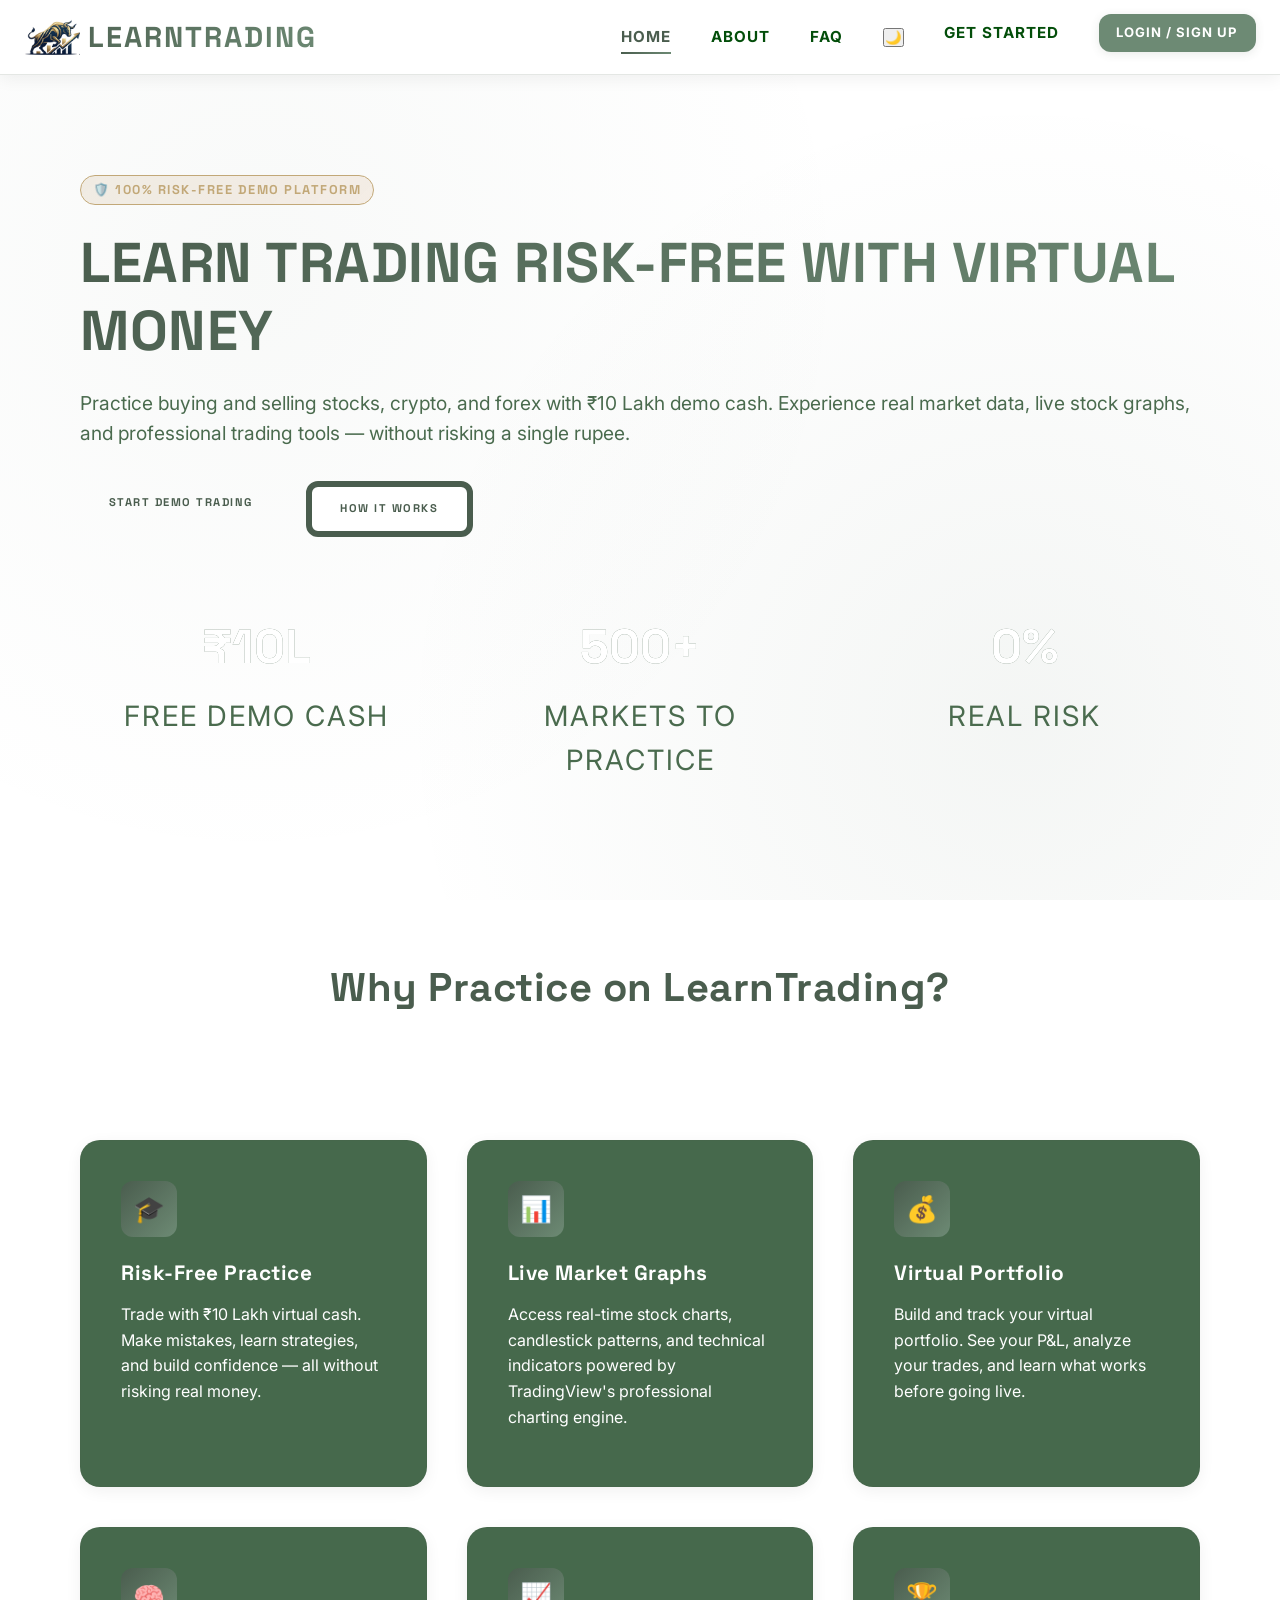
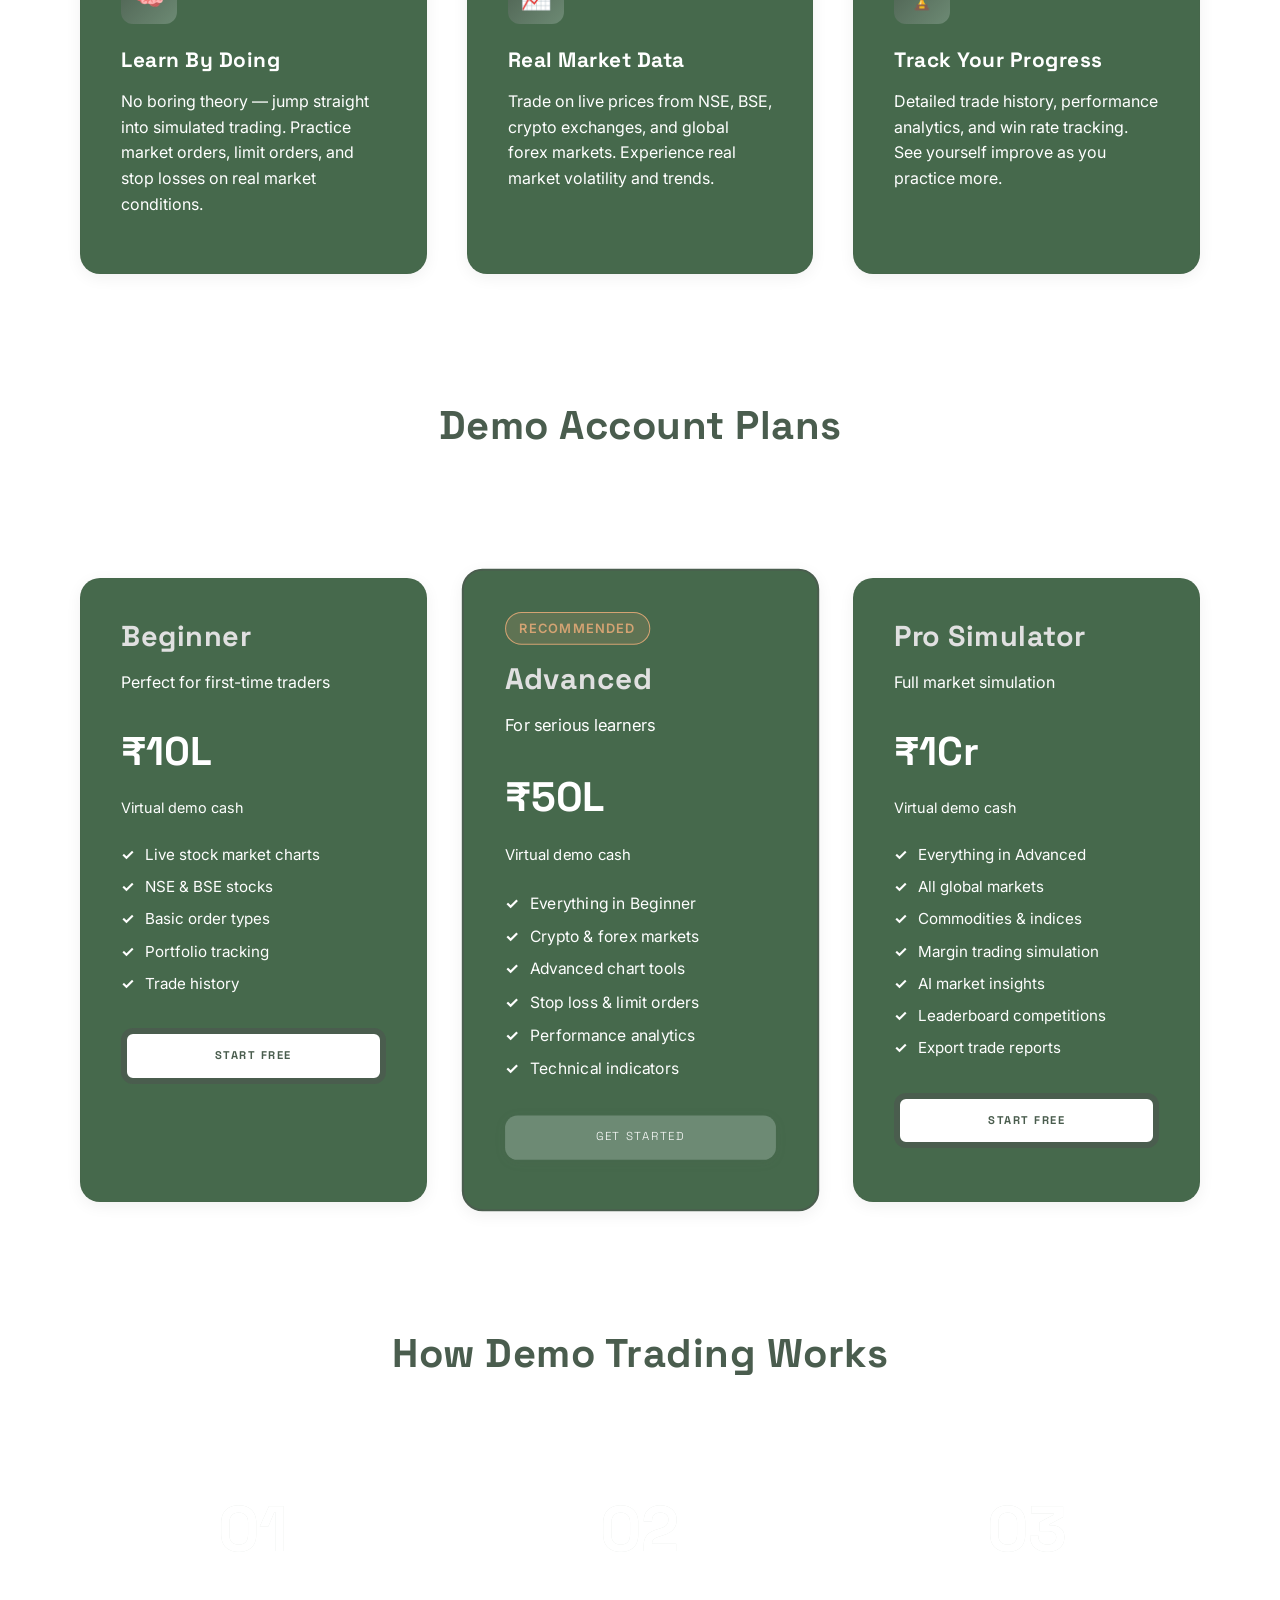
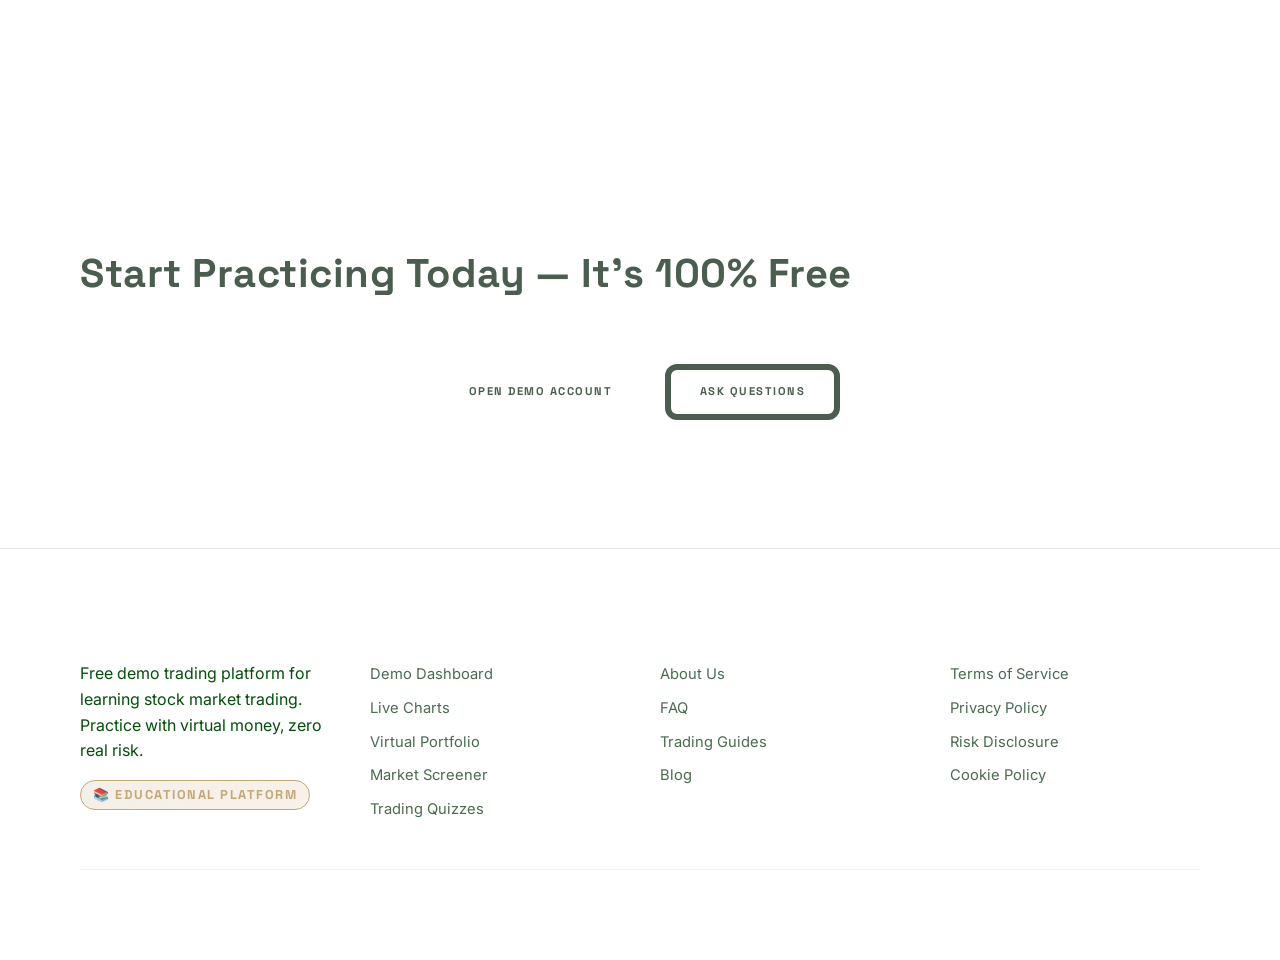
==== commit 41aef25e: "ui update" ====
--- a/index.html
+++ b/index.html
@@ -3,18 +3,18 @@
 <head>
     <meta charset="UTF-8">
     <meta name="viewport" content="width=device-width, initial-scale=1.0">
-    <title>LearnTrading.org - Practice Trading with Demo Money | Risk-Free Stock Market Simulator</title>
+    <title>LearnTrading.org — Learn Trading Risk-Free</title>
     <meta name="description" content="Learn stock market trading risk-free with virtual money. Practice buying and selling stocks, crypto, and forex with ₹10 Lakh demo cash. Live market graphs and real-time data.">
     <link rel="stylesheet" href="styles.css">
 </head>
 <body>
-    <!-- Navigation -->
+<!-- Navigation -->
     <nav class="navbar">
         <div class="nav-container">
-           <a href="index.html" class="logo" style="display: flex; align-items: center; gap: 5px;">
-    <img src="assets/logo.png" alt="Logo" style="height: 40px;">
-    <span>LEARNTRADING</span>
-</a>
+            <a href="index.html" class="logo">
+                <img src="assets/logo.png" alt="LearnTrading Logo">
+                <span>LEARNTRADING</span>
+            </a>
             <div class="menu-toggle">
                 <span></span>
                 <span></span>
@@ -24,51 +24,53 @@
                 <li><a href="index.html" class="active">Home</a></li>
                 <li><a href="about.html">About</a></li>
                 <li><a href="faq.html">FAQ</a></li>
-                <li><a href="dashboard.html" class="btn btn-primary" style="color: #fff;">Start Demo Trading</a></li>
-                 <li><a href="dashboard.html" class="btn btn-primary" style="color: #fff;  ">Learn Trading</a></li>
+                <li><button class="theme-toggle-btn" aria-label="Toggle theme">🌙</button></li>
+                <li><a href="dashboard.html" class="btn btn-primary-pill">Get Started</a></li>
             </ul>
         </div>
     </nav>
+
     <!-- Hero Section -->
     <section class="hero-section hero-section-with-ticker">
         <div class="container">
-            <div class="grid-2" style="align-items: center; gap: 4rem;">
+            <div class="grid-2" style="align-items: center; gap: 3rem;">
                 <div class="fade-in-up">
                     <div class="demo-badge" style="margin-bottom: 1.5rem;">
-                         100% Risk-Free Demo Platform
+                        🛡️ 100% Risk-Free Demo Platform
                     </div>
                     <h1>Learn Trading Risk-Free with Virtual Money</h1>
-                    <p style="font-size: 1.25rem; margin-bottom: 2rem; color: #555;">
+                    <p style="font-size: 1.2rem; margin-bottom: 2rem; color: var(--text-muted);">
                         Practice buying and selling stocks, crypto, and forex with ₹10 Lakh demo cash. 
                         Experience real market data, live stock graphs, and professional trading tools — without risking a single rupee.
                     </p>
                     <div class="flex gap-md" style="margin-top: 2rem;">
-                        <a href="dashboard.html" class="btn btn-primary">Start Demo Trading</a>
+                        <a href="dashboard.html" class="btn btn-primary-pill">Start Demo Trading</a>
                         <a href="about.html" class="btn btn-secondary">How It Works</a>
                     </div>
                     
                     <div class="grid-3" style="margin-top: 3rem; gap: 2rem;">
                         <div class="stat-box fade-in-up delay-1">
-                            <span class="stat-number" style="color: #4a5d4e;">₹10L</span>
+                            <span class="stat-number">₹10L</span>
                             <span class="stat-label">Free Demo Cash</span>
                         </div>
                         <div class="stat-box fade-in-up delay-2">
-                            <span class="stat-number"style="color: #4a5d4e;">500+</span>
+                            <span class="stat-number">500+</span>
                             <span class="stat-label">Markets to Practice</span>
                         </div>
                         <div class="stat-box fade-in-up delay-3">
-                            <span class="stat-number"style="color: #4a5d4e;">0%</span>
+                            <span class="stat-number">0%</span>
                             <span class="stat-label">Real Risk</span>
                         </div>
                     </div>
                 </div>         
     </section>
+
     <!-- Features Section -->
     <section class="section">
         <div class="container">
             <h2 class="text-center">Why Practice on LearnTrading?</h2>
-            <p class="text-center" style="font-size: 1.15rem; max-width: 700px; margin: 0 auto 3rem; color: #555;">
-                The smartest way to learn trading practice with virtual money using real market data
+            <p class="text-center" style="font-size: 1.1rem; max-width: 700px; margin: 0 auto 3rem;">
+                The smartest way to learn trading — practice with virtual money using real market data
             </p>
             
             <div class="grid-3">
@@ -111,20 +113,20 @@
         </div>
     </section>
 
-    <!-- Demo Account Tiers -->
-    <section class="section" style="background: rgba(74, 93, 78, 0.05);">
+    <!-- Demo Account Tiers (Dark Section) -->
+    <section class="section section-dark">
         <div class="container">
             <h2 class="text-center">Demo Account Plans</h2>
-            <p class="text-center" style="font-size: 1.15rem; max-width: 700px; margin: 0 auto 3rem; color: #555;">
+            <p class="text-center" style="font-size: 1.1rem; max-width: 700px; margin: 0 auto 3rem;">
                 All plans are FREE. Choose your starting virtual cash and features. No credit card required.
             </p>
             
             <div class="grid-3">
                 <div class="card">
                     <h3>Beginner</h3>
-                    <p style="color: #ffffff; margin-bottom: 2rem; font-size: large;">Perfect for first-time traders</p>
-                    <div class="stat-number" style="font-size: 2.5rem; margin-bottom: 1rem;">₹10L</div>
-                    <p style="font-size: 0.9rem; color: #ffffff; margin-bottom: 2rem;">Virtual demo cash</p>
+                    <p style="margin-bottom: 1.5rem;">Perfect for first-time traders</p>
+                    <div class="stat-number" style="font-size: 2.5rem; margin-bottom: 0.75rem;">₹10L</div>
+                    <p style="font-size: 0.9rem; margin-bottom: 1.5rem;">Virtual demo cash</p>
                     <ul class="tier-feature-list">
                         <li>Live stock market charts</li>
                         <li>NSE & BSE stocks</li>
@@ -136,11 +138,11 @@
                 </div>
                 
                 <div class="card tier-highlight">
-                    <div class="badge badge-success" style="margin-bottom: 1rem;">Recommended</div>
+                    <div class="badge badge-warning" style="margin-bottom: 1rem;">Recommended</div>
                     <h3>Advanced</h3>
-                    <p style="color: #ffffff; margin-bottom: 2rem; font-size: larger;">For serious learners</p>
-                    <div class="stat-number" style="font-size: 2.5rem; margin-bottom: 1rem;">₹50L</div>
-                    <p style="font-size: 0.9rem; color: #ffffff; margin-bottom: 2rem;">Virtual demo cash</p>
+                    <p style="margin-bottom: 1.5rem;">For serious learners</p>
+                    <div class="stat-number" style="font-size: 2.5rem; margin-bottom: 0.75rem;">₹50L</div>
+                    <p style="font-size: 0.9rem; margin-bottom: 1.5rem;">Virtual demo cash</p>
                     <ul class="tier-feature-list">
                         <li>Everything in Beginner</li>
                         <li>Crypto & forex markets</li>
@@ -149,14 +151,14 @@
                         <li>Performance analytics</li>
                         <li>Technical indicators</li>
                     </ul>
-                    <a href="dashboard.html" class="btn btn-primary" style="width: 100%; text-align: center;">BUY</a>
+                    <a href="dashboard.html" class="btn btn-primary" style="width: 100%; text-align: center;">Get Started</a>
                 </div>
                 
                 <div class="card">
                     <h3>Pro Simulator</h3>
-                    <p style="color: #ffffff; margin-bottom: 2rem;">Full market simulation</p>
-                    <div class="stat-number" style="font-size: 2.5rem; margin-bottom: 1rem;">₹1Cr</div>
-                    <p style="font-size: 0.9rem; color: #ffffff; margin-bottom: 2rem;">Virtual demo cash</p>
+                    <p style="margin-bottom: 1.5rem;">Full market simulation</p>
+                    <div class="stat-number" style="font-size: 2.5rem; margin-bottom: 0.75rem;">₹1Cr</div>
+                    <p style="font-size: 0.9rem; margin-bottom: 1.5rem;">Virtual demo cash</p>
                     <ul class="tier-feature-list">
                         <li>Everything in Advanced</li>
                         <li>All global markets</li>
@@ -166,7 +168,7 @@
                         <li>Leaderboard competitions</li>
                         <li>Export trade reports</li>
                     </ul>
-                    <a href="dashboard.html" class="btn btn-secondary" style="width: 100%; text-align: center;">BUY</a>
+                    <a href="dashboard.html" class="btn btn-secondary" style="width: 100%; text-align: center;">Start Free</a>
                 </div>
             </div>
         </div>
@@ -176,93 +178,54 @@
     <section class="section">
         <div class="container">
             <h2 class="text-center">How Demo Trading Works</h2>
-            <p class="text-center" style="font-size: 1.15rem; max-width: 700px; margin: 0 auto 3rem; color: #555;">
+            <p class="text-center" style="font-size: 1.1rem; max-width: 700px; margin: 0 auto 3rem;">
                 Start practicing in 3 simple steps — it's completely free
             </p>
             
             <div class="grid-3">
                 <div class="text-center">
-                    <div class="stat-number" style="font-size: 4rem; opacity: 0.3; color: black;">01</div>
-                    <h4 id="ste">Create Free Account</h4>
-                    <p id="ste">Sign up instantly and receive ₹10 Lakh in virtual demo cash. No credit card, no KYC, no real money involved.</p>
+                    <div class="stat-number" style="font-size: 4rem; opacity: 0.2;">01</div>
+                    <h4>Create Free Account</h4>
+                    <p>Sign up instantly and receive ₹10 Lakh in virtual demo cash. No credit card, no KYC, no real money involved.</p>
                 </div>
                 <div class="text-center">
-                    <div class="stat-number" style="font-size: 4rem; opacity: 0.3; color: black;">02</div>
-                    <h4 id="ste">Explore Live Markets</h4>
-                    <p id="ste">Browse real-time stock charts, study market trends, and pick the stocks you want to practice trading on.</p>
+                    <div class="stat-number" style="font-size: 4rem; opacity: 0.2;">02</div>
+                    <h4>Explore Live Markets</h4>
+                    <p>Browse real-time stock charts, study market trends, and pick the stocks you want to practice trading on.</p>
                 </div>
                 <div class="text-center">
-                    <div class="stat-number" style="font-size: 4rem; opacity: 0.3; color: black;">03</div>
-                    <h4 id="ste">Practice Trading</h4>
-                    <p id="ste">Buy and sell stocks with your demo money. Track your portfolio, analyze your P&L, and learn from every trade.</p>
-                </div>
-            </div>
-        </div>
-    </section>
-
-    <!-- CTA Section -->
-<section class="section">
-    <div class="container">
-        <div class="card" style="
-            background: linear-gradient(135deg, #0f172a, #1e293b);
-            text-align: center;
-            padding: 4rem 2rem;
-            color: #ffffff;
-            border-radius: 20px;
-        ">
-            <h2 style="color: #fff; font-size: 2.8rem;">
-                Start Practicing Today — It's 100% Free
-            </h2>
-
-            <p style="
-                font-size: 1.2rem;
-                color: rgba(255, 255, 255, 0.8);
-                margin-bottom: 2rem;
-            ">
-                Get ₹10 Lakh virtual cash and start learning stock market trading with zero risk
-            </p>
-
-            <div class="flex flex-center gap-md">
-                
-                <!-- Primary Button -->
-                <a href="dashboard.html" class="btn" style="
-                    background: linear-gradient(135deg, #22c55e, #16a34a);
-                    color: #ffffff;
-                    box-shadow: 0 10px 25px rgba(34, 197, 94, 0.4);
-                    border-radius: 50px;
-                    padding: 12px 28px;
-                    font-weight: 600;
-                    transition: 0.3s ease;
-                ">
-                    Open Demo Account
-                </a>
-
-                <!-- Secondary Button -->
-                <a href="contact.html"  style="
-                    border: 2px solid #22c55e;
-                    color: #22c55e;
-                    border-radius: 50px;
-                    padding: 12px 28px;
-                    font-weight: 600;
-                    transition: 0.3s ease;
-                ">
-                    Ask Questions
-                </a>
-
-            </div>
-        </div>
-    </div>
-</section>
+                    <div class="stat-number" style="font-size: 4rem; opacity: 0.2;">03</div>
+                    <h4>Practice Trading</h4>
+                    <p>Buy and sell stocks with your demo money. Track your portfolio, analyze your P&L, and learn from every trade.</p>
+                </div>
+            </div>
+        </div>
+    </section>
+
+    <!-- CTA Section (Dark) -->
+    <section class="section">
+        <div class="container">
+            <div class="cta-section">
+                <h2>Start Practicing Today — It's 100% Free</h2>
+                <p>Get ₹10 Lakh virtual cash and start learning stock market trading with zero risk</p>
+                <div class="flex flex-center gap-md" style="flex-wrap: wrap;">
+                    <a href="dashboard.html" class="btn btn-primary-pill">Open Demo Account</a>
+                    <a href="faq.html" class="btn btn-secondary">Ask Questions</a>
+                </div>
+            </div>
+        </div>
+    </section>
+
     <!-- Footer -->
     <footer class="footer">
         <div class="container">
             <div class="footer-grid">
                 <div class="footer-section">
                     <h4>LearnTrading</h4>
-                    <p style="color: #555; margin-bottom: 1rem;">
+                    <p style="color: var(--footer-text); margin-bottom: 1rem;">
                         Free demo trading platform for learning stock market trading. Practice with virtual money, zero real risk.
                     </p>
-                    <div class="demo-badge" style="margin-top: 0.5rem;">📚 Educational Platform</div>
+                    <div class="demo-badge">📚 Educational Platform</div>
                 </div>
                 
                 <div class="footer-section">
@@ -281,7 +244,6 @@
                     <ul class="footer-links">
                         <li><a href="about.html">About Us</a></li>
                         <li><a href="faq.html">FAQ</a></li>
-                        <li><a href="contact.html">Contact</a></li>
                         <li><a href="#">Trading Guides</a></li>
                         <li><a href="#">Blog</a></li>
                     </ul>
--- a/styles.css
+++ b/styles.css
@@ -75,91 +75,6 @@
     --transition-fast:   0.2s ease;
     --transition-normal: 0.3s ease;
     --transition-slow:   0.5s ease;
-}
-/* ===================================
-   DARK MODE — CSS VARIABLES
-   =================================== */
-[data-theme="dark"] {
-    /* Backgrounds */
-    --primary-bg:   #000000;
-    --secondary-bg: #1c1c1c;
-    --card-bg:      #212121;
-    --glass-bg:     rgba(33, 33, 33, 0.90);
-
-    /* Text — pure white everywhere */
-    --text-primary:   #ffffff;
-    --text-secondary: #ffffff;
-    --text-muted:     #ffffff;
-
-    /* Accents */
-    --neon-cyan:       #7aaa82;
-    --neon-blue:       #9cbfa6;
-    --neon-purple:     #d4bc8c;
-    --electric-green:  #5d8a62;
-    --warning-orange:  #c9956a;
-    --danger-red:      #c26364;
-
-    /* Gradients */
-    --gradient-primary: linear-gradient(135deg, #2e3d30 0%, #3e5642 100%);
-    --gradient-success: linear-gradient(135deg, #274030 0%, #3b5c3f 100%);
-    --gradient-danger:  linear-gradient(135deg, #7a2e30 0%, #9e4e3c 100%);
-    --gradient-card:    linear-gradient(145deg, rgba(255,255,255,0.02) 0%, rgba(255,255,255,0.01) 100%);
-
-    /* Borders */
-    --border-color:  rgba(255, 255, 255, 0.10);
-    --border-light:  rgba(255, 255, 255, 0.05);
-    --border-medium: rgba(255, 255, 255, 0.16);
-
-    /* Navigation */
-    --nav-bg:        rgba(20, 20, 20, 0.97);
-    --nav-mobile-bg: rgba(20, 20, 20, 0.99);
-
-    /* Inputs */
-    --input-bg:       rgba(255, 255, 255, 0.06);
-    --input-bg-focus: rgba(255, 255, 255, 0.11);
-    --input-text:     #ffffff;
-
-    /* Shadows */
-    --shadow-sm:        0 2px 8px rgba(0,0,0,0.25);
-    --shadow-md:        0 4px 16px rgba(0,0,0,0.30);
-    --shadow-lg:        0 8px 32px rgba(0,0,0,0.40);
-    --shadow-accent:    0 2px 10px rgba(0,0,0,0.20);
-    --shadow-accent-lg: 0 4px 20px rgba(0,0,0,0.30);
-}
-
-/* ===================================
-   FORCE ALL TEXT TO WHITE IN DARK MODE
-   =================================== */
-[data-theme="dark"] body,
-[data-theme="dark"] h1,
-[data-theme="dark"] h2,
-[data-theme="dark"] h3,
-[data-theme="dark"] h4,
-[data-theme="dark"] h5,
-[data-theme="dark"] h6,
-[data-theme="dark"] p,
-[data-theme="dark"] span,
-[data-theme="dark"] a,
-[data-theme="dark"] li,
-[data-theme="dark"] label,
-[data-theme="dark"] div {
-    color: #ffffff !important;
-}
-
-/* Input + placeholder fix */
-[data-theme="dark"] input,
-[data-theme="dark"] textarea {
-    color: #ffffff !important;
-}
-
-[data-theme="dark"] input::placeholder,
-[data-theme="dark"] textarea::placeholder {
-    color: rgba(255,255,255,0.6);
-}
-
-/* Smooth theme transitions */
-*, *::before, *::after {
-    transition: background-color 0.4s ease, border-color 0.25s ease, color 0.25s ease, box-shadow 0.25s ease;
 }
 
 /* ===================================
@@ -353,28 +268,6 @@
 .nav-links a.active { color: var(--neon-cyan); }
 
 .nav-links a:hover { color: var(--neon-cyan); }
-
-/* Theme Toggle Button */
-.theme-toggle-btn {
-    background: var(--input-bg);
-    border: 1px solid var(--border-color);
-    border-radius: 50px;
-    font-size: 1.1rem;
-    cursor: pointer;
-    padding: 0.35rem 0.6rem;
-    line-height: 1;
-    transition: var(--transition-fast);
-    color: var(--text-primary);
-    display: flex;
-    align-items: center;
-    justify-content: center;
-}
-
-.theme-toggle-btn:hover {
-    background: var(--border-color);
-    transform: scale(1.08);
-}
-
 /* Mobile Hamburger */
 .menu-toggle {
     display: none;
@@ -407,7 +300,7 @@
 .btn {
     font-family: var(--font-display);
     font-weight: 700;
-    font-size: 0.9rem;
+    font-size: 0.7rem;
     padding: 0.8rem 1.8rem;
     border: none;
     border-radius: var(--border-radius);
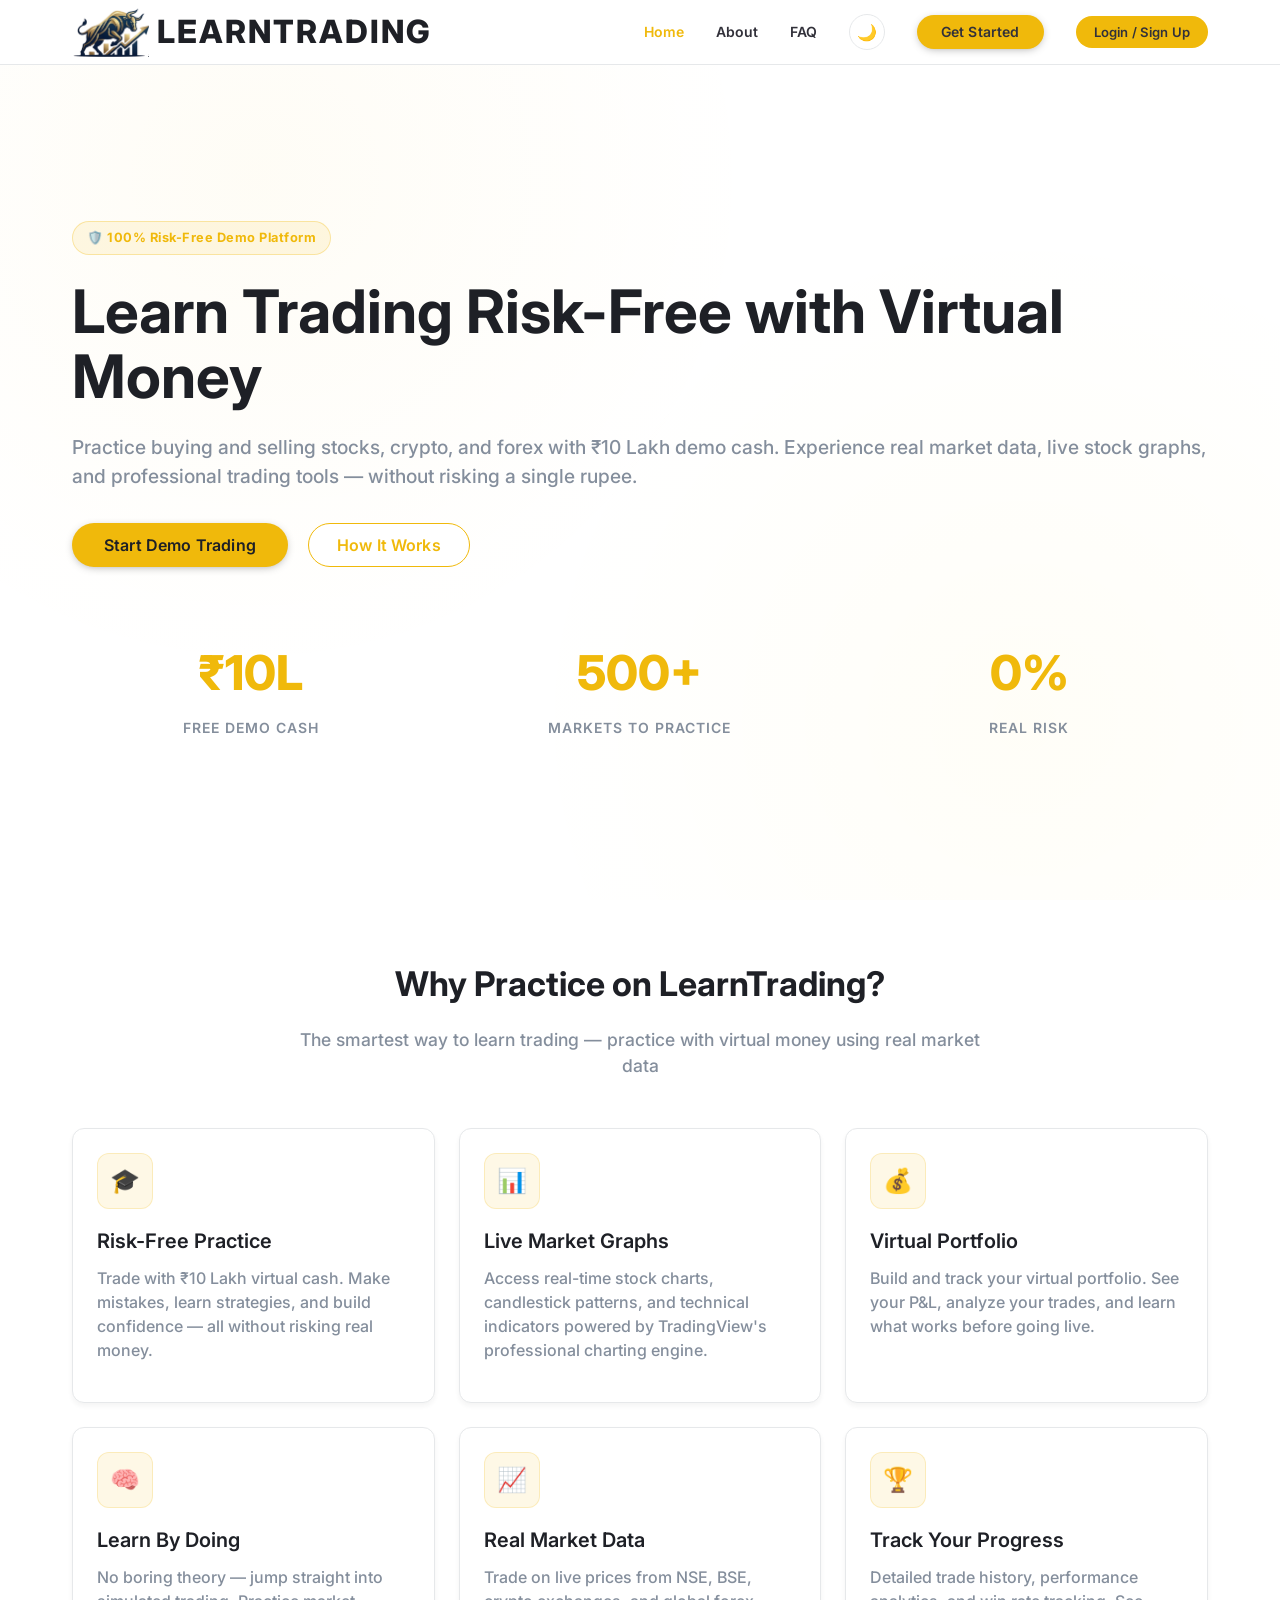
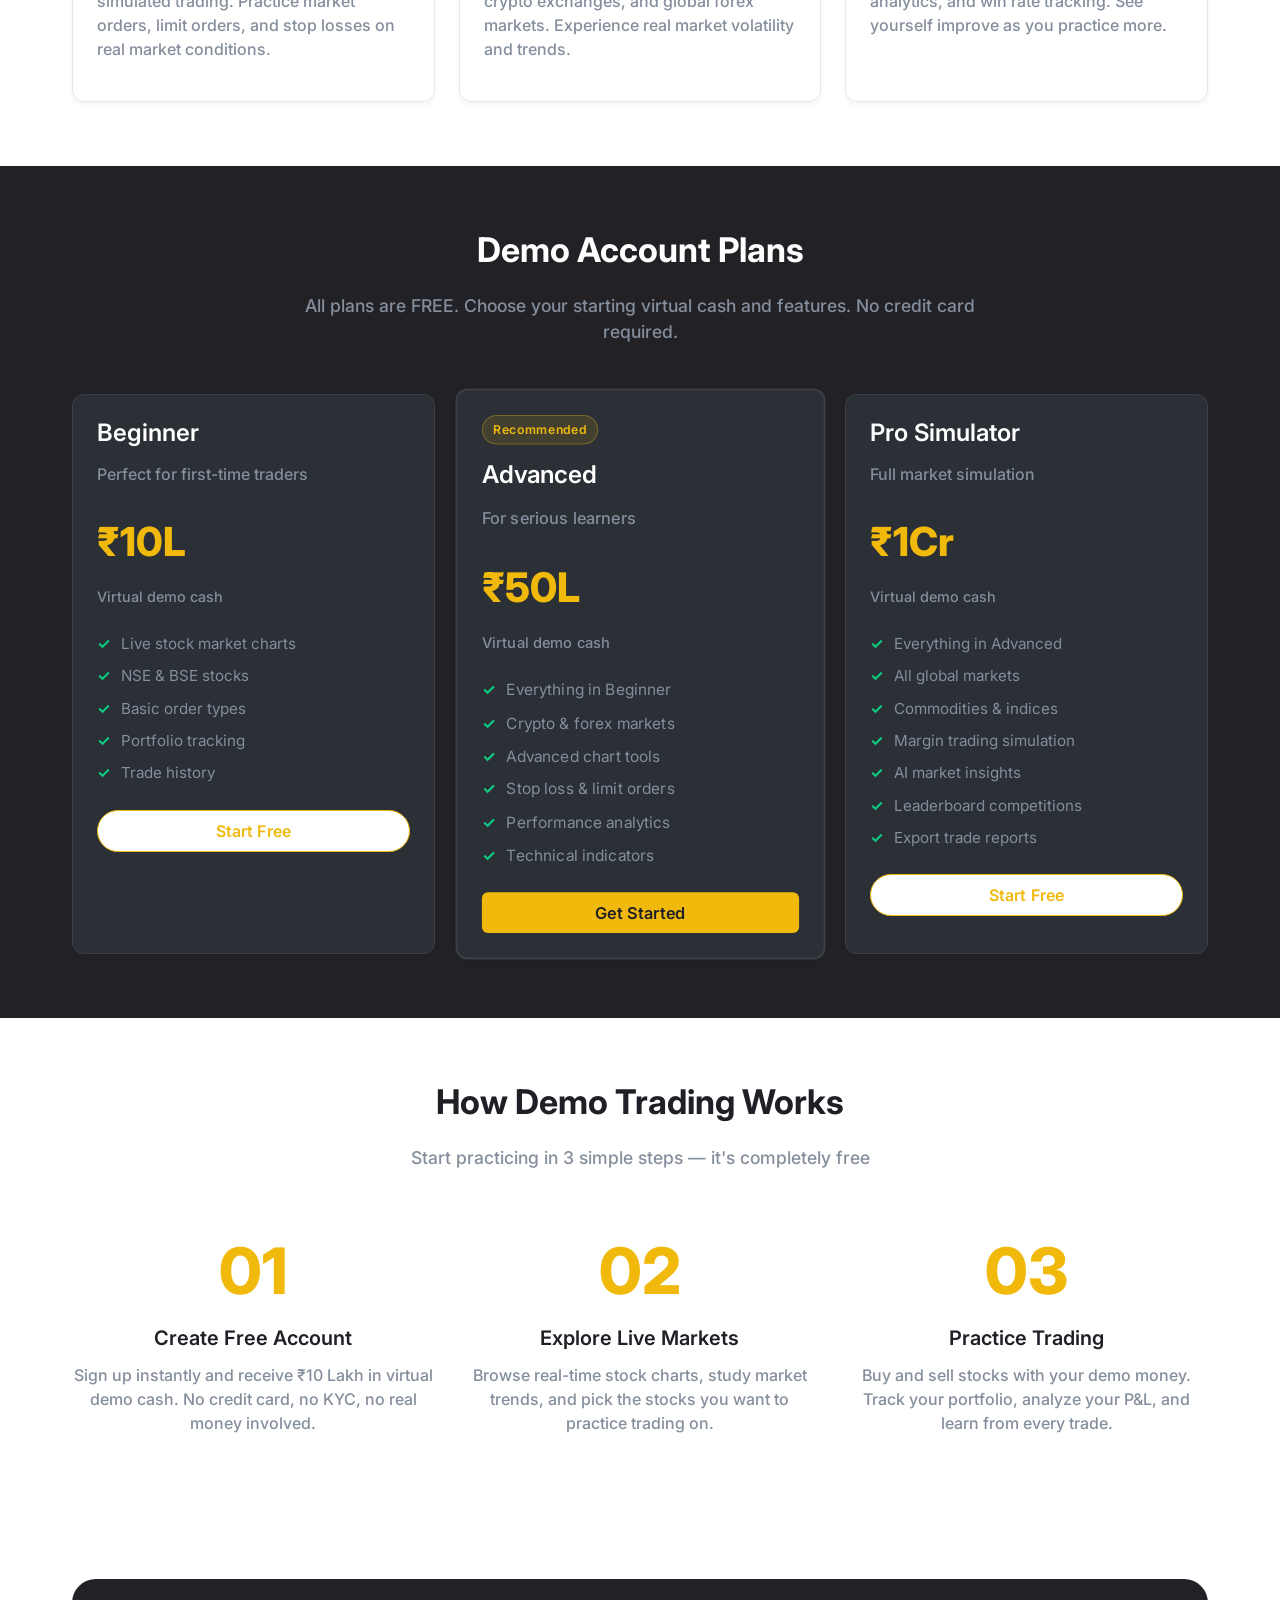
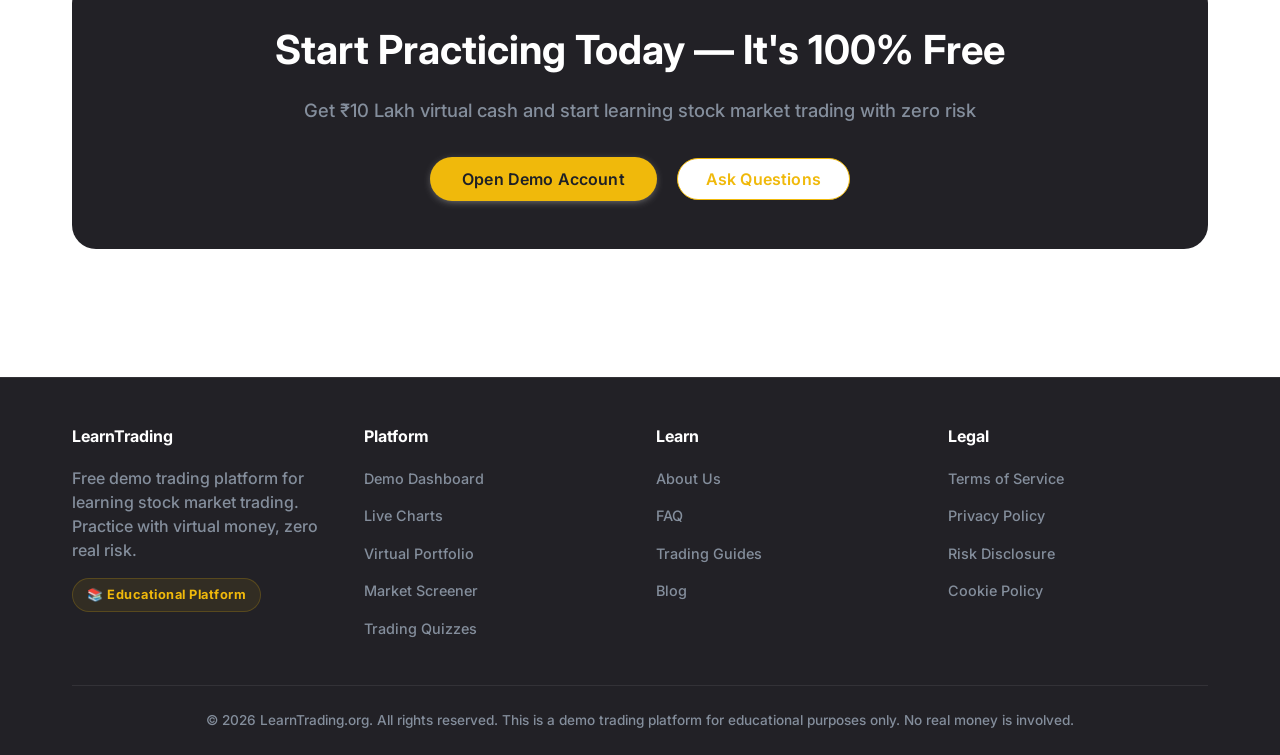
==== commit 0f1ec73c: "update" ====
--- a/index.html
+++ b/index.html
@@ -184,17 +184,17 @@
             
             <div class="grid-3">
                 <div class="text-center">
-                    <div class="stat-number" style="font-size: 4rem; opacity: 0.2;">01</div>
+                    <div class="stat-number" style="font-size: 4rem; opacity:1;">01</div>
                     <h4>Create Free Account</h4>
                     <p>Sign up instantly and receive ₹10 Lakh in virtual demo cash. No credit card, no KYC, no real money involved.</p>
                 </div>
                 <div class="text-center">
-                    <div class="stat-number" style="font-size: 4rem; opacity: 0.2;">02</div>
+                    <div class="stat-number" style="font-size: 4rem; opacity: 1;">02</div>
                     <h4>Explore Live Markets</h4>
                     <p>Browse real-time stock charts, study market trends, and pick the stocks you want to practice trading on.</p>
                 </div>
                 <div class="text-center">
-                    <div class="stat-number" style="font-size: 4rem; opacity: 0.2;">03</div>
+                    <div class="stat-number" style="font-size: 4rem; opacity: 1;">03</div>
                     <h4>Practice Trading</h4>
                     <p>Buy and sell stocks with your demo money. Track your portfolio, analyze your P&L, and learn from every trade.</p>
                 </div>
--- a/styles.css
+++ b/styles.css
@@ -1,86 +1,136 @@
-/*
-   LEARNTRADING.ORG - PREMIUM TRADING PLATFORM
-   Main Stylesheet — Clean Rewrite
- */
-
-/* Import Fonts */
-@import url('https://fonts.googleapis.com/css2?family=Space+Grotesk:wght@400;500;600;700&family=Inter:wght@300;400;500;600&display=swap');
-
 /* ===================================
-   LIGHT MODE — CSS VARIABLES
+   LEARNTRADING.ORG — BINANCE-INSPIRED DESIGN SYSTEM
+   Based on DESIGN.md
+   =================================== */
+
+/* Import Fonts — Inter (closest to BinancePlex available via Google Fonts) */
+@import url('https://fonts.googleapis.com/css2?family=Inter:wght@400;500;600;700;800&display=swap');
+/* ===================================
+   LIGHT MODE (Default)
    =================================== */
 :root {
+    /* Primary Brand */
+    --binance-yellow: #F0B90B;
+    --binance-gold: #FFD000;
+    --light-gold: #F8D12F;
+    --active-yellow: #D0980B;
+    --focus-blue: #1EAEDB;
+
     /* Backgrounds */
-    --primary-bg:    #ffffff;
-    --secondary-bg:  #ffffff;
-    --card-bg:       #194521cd;
-    --glass-bg:      rgba(255, 255, 255, 0.85);
-
-    /* Text — dark green tones for readability on white/light backgrounds */
-    --text-primary:   #034e0a;
-    --text-secondary: #fefefe;
-    --text-muted:     #4a6b4e;
-
-    /* Accent / Brand */
-    --neon-cyan:       #4a5d4e;
-    --neon-blue:       #6d8a74;
-    --neon-purple:     #c2a878;
-    --electric-green:  #3a5a40;
-    --warning-orange:  #d4a373;
-    --danger-red:      #bc4749;
-
-    /* Gradients */
-    --gradient-primary: linear-gradient(135deg, #4a5d4e 0%, #6d8a74 100%);
-    --gradient-success: linear-gradient(135deg, #3a5a40 0%, #588157 100%);
-    --gradient-danger:  linear-gradient(135deg, #bc4749 0%, #e07a5f 100%);
-    --gradient-card:    linear-gradient(145deg, rgba(74, 93, 78, 0.03) 0%, rgba(109, 138, 116, 0.01) 100%);
+    --primary-bg: #FFFFFF;
+    --secondary-bg: #F5F5F5;
+    --card-bg: #FFFFFF;
+    --glass-bg: rgba(255, 255, 255, 0.92);
+
+    /* Text */
+    --text-primary: #1E2026;
+    --text-secondary: #32313A;
+    --text-muted: #848E9C;
+    --text-slate: #686A6C;
+
+    /* Semantic */
+    --crypto-green: #0ECB81;
+    --crypto-red: #F6465D;
+    --warning-orange: #F0B90B;
 
     /* Borders */
-    --border-color:  rgba(74, 93, 78, 0.15);
-    --border-light:  rgba(74, 93, 78, 0.08);
-    --border-medium: rgba(74, 93, 78, 0.25);
+    --border-color: #E6E8EA;
+    --border-light: rgba(0, 0, 0, 0.06);
+    --border-gold: #FFD000;
+
+    /* Depth & Shadows */
+    --shadow-sm: rgba(32, 32, 37, 0.05) 0px 2px 4px;
+    --shadow-card: rgba(32, 32, 37, 0.05) 0px 3px 5px 0px;
+    --shadow-card-hover: rgba(8, 8, 8, 0.05) 0px 3px 5px 5px;
+    --shadow-pill: rgb(153, 153, 153) 0px 2px 10px -3px;
+    --shadow-lg: 0 8px 32px rgba(0, 0, 0, 0.08);
 
     /* Navigation */
-    --nav-bg:        rgba(255, 255, 255, 0.95);
+    --nav-bg: rgba(255, 255, 255, 0.97);
     --nav-mobile-bg: rgba(255, 255, 255, 0.98);
 
     /* Inputs */
-    --input-bg:       rgba(240, 240, 240, 0.6);
-    --input-bg-focus: rgba(240, 240, 240, 0.9);
-    --input-text:     #1a2e1c;
+    --input-bg: #F5F5F5;
+    --input-bg-focus: #FFFFFF;
+    --input-text: #1E2026;
 
     /* Typography */
-    --font-display: 'Space Grotesk', sans-serif;
-    --font-body:    'Inter', sans-serif;
-
-    /* Spacing */
-    --spacing-xs: 0.5rem;
-    --spacing-sm: 1rem;
-    --spacing-md: 1.5rem;
-    --spacing-lg: 2.5rem;
-    --spacing-xl: 4rem;
+    --font-primary: 'Inter', Arial, sans-serif;
+
+    /* Spacing (8px base) */
+    --space-1: 4px;
+    --space-2: 8px;
+    --space-3: 12px;
+    --space-4: 16px;
+    --space-5: 20px;
+    --space-6: 24px;
+    --space-7: 32px;
+    --space-8: 48px;
+    --space-9: 64px;
+    --space-10: 80px;
 
     /* Radius */
-    --border-radius:    12px;
-    --border-radius-lg: 20px;
-
-    /* Shadows */
-    --shadow-sm:         0 2px 8px rgba(0,0,0,0.04);
-    --shadow-md:         0 4px 16px rgba(0,0,0,0.06);
-    --shadow-lg:         0 8px 32px rgba(0,0,0,0.08);
-    --shadow-accent:     0 2px 10px rgba(74, 93, 78, 0.12);
-    --shadow-accent-lg:  0 4px 20px rgba(74, 93, 78, 0.20);
+    --radius-sm: 6px;
+    --radius-md: 8px;
+    --radius-card: 12px;
+    --radius-lg: 24px;
+    --radius-pill: 50px;
 
     /* Transitions */
-    --transition-fast:   0.2s ease;
+    --transition-fast: 0.2s ease;
     --transition-normal: 0.3s ease;
-    --transition-slow:   0.5s ease;
+
+    /* Dark section (used for alternating sections) */
+    --dark-bg: #222126;
+    --dark-card-bg: #2B2F36;
+    --dark-text: #e4e4e7;
+    --dark-border: rgba(255, 255, 255, 0.08);
+
+    /* Footer */
+    --footer-bg: #222126;
+    --footer-text: #848E9C;
 }
 
 /* ===================================
-   RESET & BASE STYLES
+   DARK MODE
    =================================== */
-* {
+[data-theme="dark"] {
+    --primary-bg: #222126;
+    --secondary-bg: #1A1A1E;
+    --card-bg: #2B2F36;
+    --glass-bg: rgba(43, 47, 54, 0.92);
+
+    --text-primary: #e4e4e7;
+    --text-secondary: #a1a1aa;
+    --text-muted: #848E9C;
+    --text-slate: #71717a;
+
+    --border-color: rgba(255, 255, 255, 0.08);
+    --border-light: rgba(255, 255, 255, 0.04);
+
+    --shadow-sm: rgba(0, 0, 0, 0.2) 0px 2px 4px;
+    --shadow-card: rgba(0, 0, 0, 0.15) 0px 3px 5px 0px;
+    --shadow-card-hover: rgba(0, 0, 0, 0.25) 0px 3px 8px 5px;
+    --shadow-pill: rgba(0, 0, 0, 0.3) 0px 2px 10px -3px;
+    --shadow-lg: 0 8px 32px rgba(0, 0, 0, 0.3);
+
+    --nav-bg: rgba(34, 33, 38, 0.97);
+    --nav-mobile-bg: rgba(34, 33, 38, 0.98);
+
+    --input-bg: rgba(255, 255, 255, 0.04);
+    --input-bg-focus: rgba(255, 255, 255, 0.08);
+    --input-text: #e4e4e7;
+
+    --footer-bg: #1A1A1E;
+    --footer-text: #71717a;
+}
+
+/* ===================================
+   RESET & BASE
+   =================================== */
+*,
+*::before,
+*::after {
     margin: 0;
     padding: 0;
     box-sizing: border-box;
@@ -92,15 +142,16 @@
 }
 
 body {
-    font-family: var(--font-body);
+    font-family: var(--font-primary);
     background: var(--primary-bg);
-    color: var(--text-primary); /* Fixed: was hardcoded #fcfcfc — now uses theme variable */
+    color: var(--text-primary);
     line-height: 1.6;
     overflow-x: hidden;
     position: relative;
-}
-
-/* Subtle animated background glow */
+    transition: background 0.3s ease, color 0.3s ease;
+}
+
+/* Subtle background glow — light mode only */
 body::before {
     content: '';
     position: fixed;
@@ -109,75 +160,76 @@
     width: 100%;
     height: 100%;
     background:
-        radial-gradient(circle at 20% 30%, rgba(76, 106, 83, 0.04) 0%, transparent 50%),
-        radial-gradient(circle at 80% 80%, rgba(63, 95, 71, 0.06) 0%, transparent 50%);
+        radial-gradient(circle at 20% 20%, rgba(240, 185, 11, 0.04) 0%, transparent 40%),
+        radial-gradient(circle at 80% 80%, rgba(255, 208, 0, 0.03) 0%, transparent 40%);
     background-color: var(--primary-bg);
     z-index: -1;
-    animation: bgBreathe 18s ease-in-out infinite alternate;
-}
-
-@keyframes bgBreathe {
-    0%   { transform: scale(1);   opacity: 0.8; }
-    100% { transform: scale(1.08); opacity: 1; }
+    pointer-events: none;
+}
+
+[data-theme="dark"] body::before {
+    background:
+        radial-gradient(circle at 20% 20%, rgba(240, 185, 11, 0.02) 0%, transparent 40%),
+        radial-gradient(circle at 80% 80%, rgba(255, 208, 0, 0.01) 0%, transparent 40%);
+    background-color: var(--primary-bg);
 }
 
 /* ===================================
    TYPOGRAPHY
    =================================== */
-dark1{
-    color: white;
-
-   }
 h1, h2, h3, h4, h5, h6 {
-    font-family: var(--font-display);
+    font-family: var(--font-primary);
     font-weight: 700;
-    line-height: 1.2;
-    letter-spacing: 0.5px;
+    line-height: 1.15;
+    color: var(--text-primary);
 }
 
 h1 {
-    text-transform: uppercase;
-    font-size: clamp(2rem, 5vw, 3.5rem);
-    background: var(--gradient-primary);
-    -webkit-background-clip: text;
-    -webkit-text-fill-color: transparent;
-    background-clip: text;
-    margin-bottom: var(--spacing-md);
+    font-size: clamp(2.2rem, 5vw, 3.75rem);
+    font-weight: 700;
+    line-height: 1.08;
+    color: var(--text-primary);
+    margin-bottom: var(--space-6);
 }
 
 h2 {
-    font-size: clamp(1.5rem, 3.5vw, 2.5rem);
-    color: var(--neon-cyan);
-    margin-bottom: var(--spacing-md);
+    font-size: clamp(1.5rem, 3.5vw, 2.125rem);
+    font-weight: 700;
+    color: var(--text-primary);
+    margin-bottom: var(--space-6);
 }
 
 h3 {
-    font-size: clamp(1.2rem, 2.5vw, 1.8rem);
-    color:#e0e0e0;
-    margin-bottom: var(--spacing-sm);
+    font-size: clamp(1.2rem, 2.5vw, 1.5rem);
+    font-weight: 600;
+    color: var(--text-primary);
+    margin-bottom: var(--space-4);
 }
 
 h4 {
-    font-size: clamp(1rem, 2vw, 1.3rem);
-    color:#ffffff;
-    margin-bottom: var(--spacing-sm);
+    font-size: clamp(1rem, 2vw, 1.25rem);
+    font-weight: 600;
+    line-height: 1.25;
+    color: var(--text-primary);
+    margin-bottom: var(--space-3);
 }
 
 p {
-    margin-bottom: var(--spacing-sm);
-    color:#ffffff;
+    margin-bottom: var(--space-4);
+    color: var(--text-muted);
     font-size: 1rem;
+    font-weight: 500;
+    line-height: 1.5;
 }
 
 a {
-    color: var(--neon-cyan);
+    color: var(--binance-yellow);
     text-decoration: none;
     transition: var(--transition-fast);
 }
 
 a:hover {
-    color: var(--neon-blue);
-    text-shadow: none;
+    color: var(--active-yellow);
 }
 
 /* ===================================
@@ -192,61 +244,58 @@
     backdrop-filter: blur(20px);
     -webkit-backdrop-filter: blur(20px);
     border-bottom: 1px solid var(--border-color);
-    padding: 0.8rem 0;
+    padding: 0;
     z-index: 1000;
-    box-shadow: var(--shadow-md);
+    transition: background 0.3s ease;
 }
 
 .nav-container {
-    max-width: 1400px;
+    max-width: 1200px;
     margin: 0 auto;
-    padding: 0 var(--spacing-md);
+    padding: 0 var(--space-7);
     display: flex;
     justify-content: space-between;
     align-items: center;
-    gap: var(--spacing-sm);
+    height: 64px;
+    gap: var(--space-4);
 }
 
 .logo {
-    font-family: var(--font-display);
-    font-size: clamp(1.2rem, 3vw, 1.8rem);
-    font-weight: 900;
-    background: var(--gradient-primary);
-    -webkit-background-clip: text;
-    -webkit-text-fill-color: transparent;
-    background-clip: text;
+    font-family: var(--font-primary);
+    font-size: clamp(2rem, 2vw, 2rem);
+    font-weight: 800;
+    color: var(--text-primary);
     letter-spacing: 2px;
     transition: var(--transition-normal);
     display: flex;
-    align-items: center;
+    align-items:center;
     gap: 8px;
     flex-shrink: 0;
-}
-
-.logo img { height: 36px; }
+    text-decoration: none;
+}
+
+.logo img { height: 50px; }
 
 .logo:hover {
     opacity: 0.85;
-    transform: scale(1.03);
+    color: var(--text-primary);
 }
 
 .nav-links {
     display: flex;
-    gap: var(--spacing-lg);
+    gap: var(--space-7);
     list-style: none;
     align-items: center;
 }
 
-/* Nav links: dark green in light mode, white in dark mode */
 .nav-links a {
-    font-family: var(--font-body);
-    font-weight: 700;
-    font-size: 0.95rem;
-    color: var(--text-primary);
-    text-transform: uppercase;
-    letter-spacing: 1px;
+    font-family: var(--font-primary);
+    font-weight: 600;
+    font-size: 0.875rem;
+    color: var(--text-secondary);
     position: relative;
     padding: 0.5rem 0;
+    transition: color 0.2s ease;
 }
 
 .nav-links a::after {
@@ -256,18 +305,18 @@
     left: 0;
     width: 0;
     height: 2px;
-    background: var(--gradient-primary);
+    background: var(--binance-yellow);
     transition: var(--transition-normal);
 }
 
 .nav-links a:hover::after,
 .nav-links a.active::after {
-    width: 100%;
-}
-
-.nav-links a.active { color: var(--neon-cyan); }
-
-.nav-links a:hover { color: var(--neon-cyan); }
+    width: 0%;
+}
+
+.nav-links a.active { color: var(--binance-yellow); }
+.nav-links a:hover { color: var(--text-primary); }
+
 /* Mobile Hamburger */
 .menu-toggle {
     display: none;
@@ -281,86 +330,149 @@
 }
 
 .menu-toggle span {
-    width: 24px;
-    height: 2.5px;
-    background: var(--neon-cyan);
-    border-radius: 3px;
+    width: 22px;
+    height: 2px;
+    background: var(--text-primary);
+    border-radius: 2px;
     transition: var(--transition-fast);
     display: block;
 }
 
-/* Hamburger animation when active */
-.menu-toggle.active span:nth-child(1) { transform: translateY(7.5px) rotate(45deg); }
+.menu-toggle.active span:nth-child(1) { transform: translateY(7px) rotate(45deg); }
 .menu-toggle.active span:nth-child(2) { opacity: 0; }
-.menu-toggle.active span:nth-child(3) { transform: translateY(-7.5px) rotate(-45deg); }
+.menu-toggle.active span:nth-child(3) { transform: translateY(-7px) rotate(-45deg); }
+
+/* Theme Toggle */
+.theme-toggle-btn {
+    background: none;
+    border: 1px solid var(--border-color);
+    width: 36px;
+    height: 36px;
+    border-radius: 50%;
+    cursor: pointer;
+    font-size: 1rem;
+    display: flex;
+    align-items: center;
+    justify-content: center;
+    transition: var(--transition-fast);
+    flex-shrink: 0;
+    color: var(--text-muted);
+}
+
+.theme-toggle-btn:hover {
+    background: var(--binance-yellow);
+    border-color: var(--binance-yellow);
+    color: #1E2026;
+}
 
 /* ===================================
-   BUTTONS
+   BUTTONS (Binance Design System)
    =================================== */
 .btn {
-    font-family: var(--font-display);
-    font-weight: 700;
-    font-size: 0.7rem;
-    padding: 0.8rem 1.8rem;
+    font-family: var(--font-primary);
+    font-weight: 600;
+    font-size: 1rem;
+    padding: 10px 32px;
     border: none;
-    border-radius: var(--border-radius);
+    border-radius: var(--radius-sm);
     cursor: pointer;
-    transition: var(--transition-normal);
-    text-transform: uppercase;
-    letter-spacing: 1.5px;
+    transition: all 0.2s ease;
     position: relative;
     overflow: hidden;
-    display: inline-block;
+    display: inline-flex;
+    align-items: center;
+    justify-content: center;
+    gap: 8px;
     text-align: center;
     white-space: nowrap;
-}
-
+    text-decoration: none;
+    letter-spacing: 0.16px;
+    line-height: 1.25;
+}
+
+/* Primary — Yellow Fill */
 .btn-primary {
-    background: var(--neon-blue);
-    font-weight: 200;
+    background: var(--binance-yellow);
+    color: #1E2026;
+}
+
+.btn-primary:hover {
+    background: var(--focus-blue);
     color: #ffffff;
-    box-shadow: var(--shadow-accent);
-}
-
-.btn-primary:hover {
-    box-shadow: var(--shadow-accent-lg);
-    transform: translateY(-2px);
+}
+
+.btn-primary:active {
+    background: var(--active-yellow);
+}
+
+/* Primary Pill — Gold, rounded */
+.btn-primary-pill {
+    background: var(--binance-yellow);
+    color: #1E2026;
+    border-radius: var(--radius-pill);
+    padding: 12px 32px;
+    font-weight: 600;
+    box-shadow: var(--shadow-pill);
+}
+
+.btn-primary-pill:hover {
+    background: var( --focus-blue);
     color: #ffffff;
 }
 
+/* Secondary — Outlined */
 .btn-secondary {
-    background: #fff;
-    border: 6px solid var(--neon-cyan);
-    color: var(--neon-cyan);
-    transition: all 0.3s ease;
+    background: var(--primary-bg);
+    border: 1.5px solid var(--binance-yellow);
+    color: var(--binance-yellow);
+    border-radius: var(--radius-pill);
+    padding: 10px 28px;
 }
 
 .btn-secondary:hover {
-    background: rgb(254, 64, 64);
-    border-color: var(--neon-cyan);
-    color: var(--primary-bg);
-    box-shadow: var(--shadow-accent);
-}
-
+    background: var(--focus-blue);
+    border-color: var(--focus-blue);
+    color: #FFFFFF;
+}
+
+/* Success */
 .btn-success {
-    background: var(--gradient-success);
-    color: #ffffff;
-    font-weight: 800;
+    background: var(--crypto-green);
+    color: #FFFFFF;
+    font-weight: 600;
 }
 
 .btn-success:hover {
+    opacity: 0.9;
     transform: translateY(-1px);
-    box-shadow: var(--shadow-md);
-}
-
+}
+
+/* Danger */
 .btn-danger {
-    background: var(--gradient-danger);
-    color: #ffffff;
+    background: var(--crypto-red);
+    color: #FFFFFF;
 }
 
 .btn-danger:hover {
+    opacity: 0.9;
     transform: translateY(-1px);
-    box-shadow: var(--shadow-md);
+}
+
+/* Disabled */
+.btn:disabled,
+.btn.disabled {
+    background: #E6E8EA;
+    color: #848E9C;
+    cursor: not-allowed;
+    transform: none;
+    box-shadow: none;
+}
+
+/* Nav CTA Button */
+.nav-links .btn {
+    padding: 8px 24px;
+    font-size: 0.875rem;
+    border-radius: var(--radius-pill);
 }
 
 /* ===================================
@@ -369,18 +481,17 @@
 .card {
     background: var(--card-bg);
     border: 1px solid var(--border-color);
-    border-radius: var(--border-radius-lg);
-    padding: var(--spacing-lg);
-    box-shadow: var(--shadow-md);
-    transition: transform 0.3s ease, box-shadow 0.3s ease, border-color 0.3s ease;
+    border-radius: var(--radius-card);
+    padding: var(--space-6);
+    box-shadow: var(--shadow-card);
+    transition: box-shadow 0.2s ease, border-color 0.2s ease;
     position: relative;
     overflow: hidden;
 }
 
 .card:hover {
-    border-color: var(--neon-cyan);
-    transform: translateY(-4px);
-    box-shadow: var(--shadow-lg), var(--shadow-accent);
+    box-shadow: var(--shadow-card-hover);
+    border-color: var(--binance-yellow);
 }
 
 .glass-card {
@@ -394,58 +505,69 @@
    CONTAINERS & LAYOUT
    =================================== */
 .container {
-    width: 90%;
-    max-width: 1400px;
+    width: 100%;
+    max-width: 1200px;
     margin: 0 auto;
-    padding: 0 var(--spacing-sm);
+    padding: 0 var(--space-7);
 }
 
 .section {
-    padding: var(--spacing-xl) 0;
-}
-
+    padding: var(--space-9) 0;
+}
+
+/* Dark Section (for alternating rhythm) */
+.section-dark {
+    background: var(--dark-bg);
+    color: var(--dark-text);
+}
+
+.section-dark h2,
+.section-dark h3,
+.section-dark h4 {
+    color: #FFFFFF;
+}
+
+.section-dark p {
+    color: #848E9C;
+}
+
+.section-dark .card {
+    background: var(--dark-card-bg);
+    border-color: var(--dark-border);
+}
+
+.section-dark .card:hover {
+    border-color: var(--binance-yellow);
+}
+
+/* Hero Section */
 .hero-section {
     min-height: 100vh;
+
     display: flex;
     align-items: center;
     justify-content: center;
     padding: 6rem 0 3rem;
-}
-
-.hero-section::before {
-    content: '';
-    position: absolute;
-    top: -30%;
-    right: -10%;
-    width: 600px;
-    height: 600px;
-    background: radial-gradient(circle, rgba(74, 93, 78, 0.10) 0%, transparent 70%);
-    animation: pulse 10s ease-in-out infinite;
-    pointer-events: none;
-}
-
-@keyframes pulse {
-    0%, 100% { transform: scale(1);   opacity: 0.5; }
-    50%       { transform: scale(1.2); opacity: 0.9; }
+    position: relative;
 }
 
 /* Grids */
 .grid-2 {
     display: grid;
     grid-template-columns: repeat(1, 1fr);
-    gap: var(--spacing-lg);
+    gap: var(--space-6);
 }
 
 .grid-3 {
     display: grid;
     grid-template-columns: repeat(3, 1fr);
-    gap: var(--spacing-lg);
+    gap: var(--space-6);
 }
 
 .grid-4 {
     display: grid;
     grid-template-columns: repeat(4, 1fr);
-    gap: var(--spacing-md);
+    gap: var(--space-5);
 }
 
 /* ===================================
@@ -453,173 +575,70 @@
    =================================== */
 .stat-box {
     text-align: center;
-    padding: var(--spacing-md);
-}
- #ste{
-    color: black;
- }
+    padding: var(--space-5);
+}
+
 .stat-number {
-    font-family: var(--font-display);
+    font-family: var(--font-primary);
     font-size: clamp(2rem, 4vw, 3rem);
-    font-weight: 900;
-    color: #ffffff;
-    background: var(--gradient-primary);
-    -webkit-background-clip: text;
-    background-clip: text;
+    font-weight: 800;
+    color: var(--binance-yellow);
     display: block;
-    margin-bottom: var(--spacing-xs);
+    margin-bottom: var(--space-1);
 }
 
 .stat-label {
-    font-size: 1.75rem;
+    font-size: 0.875rem;
+    font-weight: 600;
     color: var(--text-muted);
     text-transform: uppercase;
-    letter-spacing: 2px;
+    letter-spacing: 1px;
+}
+
+#ste {
+    color: var(--text-primary);
 }
 
 /* ===================================
-   FORMS
+   FORMS & INPUTS
    =================================== */
-.form-group { margin-bottom: var(--spacing-md); }
+.form-group { margin-bottom: var(--space-5); }
 
 .form-label {
     display: block;
-    font-family: var(--font-display);
+    font-family: var(--font-primary);
     font-weight: 600;
-    font-size: 0.85rem;
-    color: var(--neon-cyan);
-    margin-bottom: var(--spacing-xs);
-    text-transform: uppercase;
-    letter-spacing: 1px;
+    font-size: 0.875rem;
+    color: var(--text-primary);
+    margin-bottom: var(--space-2);
 }
 
 .form-input,
 .form-select,
 .form-textarea {
     width: 100%;
-    padding: 0.9rem 1rem;
+    padding: 0.7rem 0.875rem;
     background: var(--input-bg);
-    border: 1.5px solid var(--border-color);
-    border-radius: var(--border-radius);
+    border: 1px solid var(--border-color);
+    border-radius: var(--radius-md);
     color: var(--input-text);
-    font-family: var(--font-body);
+    font-family: var(--font-primary);
     font-size: 1rem;
-    transition: var(--transition-normal);
+    transition: border-color 0.2s ease, box-shadow 0.2s ease;
 }
 
 .form-input:focus,
 .form-select:focus,
 .form-textarea:focus {
     outline: none;
-    border-color: var(--neon-cyan);
-    box-shadow: 0 0 0 3px rgba(74, 93, 78, 0.12);
+    border-color: #000000;
+    box-shadow: 0 0 0 1px #000000;
     background: var(--input-bg-focus);
 }
 
 .form-textarea {
     resize: vertical;
     min-height: 140px;
-}
-
-/* ===================================
-   DASHBOARD SPECIFIC
-   =================================== */
-.dashboard-header {
-    background: var(--glass-bg);
-    backdrop-filter: blur(20px);
-    -webkit-backdrop-filter: blur(20px);
-    border-bottom: 1px solid var(--border-color);
-    padding: var(--spacing-md);
-    margin-bottom: var(--spacing-lg);
-}
-
-.balance-card {
-    background: var(--gradient-primary);
-    color: #ffffff;
-    border: none;
-}
-
-.balance-amount {
-    font-family: var(--font-display);
-    font-size: clamp(1.8rem, 4vw, 3rem);
-    font-weight: 900;
-    margin: var(--spacing-sm) 0;
-    color: #ffffff;
-}
-
-.profit-positive { color: var(--electric-green); }
-.profit-negative { color: var(--danger-red); }
-
-.asset-list { list-style: none; }
-
-.asset-item {
-    display: flex;
-    justify-content: space-between;
-    align-items: center;
-    padding: var(--spacing-sm);
-    border-bottom: 1px solid var(--border-light);
-    transition: var(--transition-fast);
-}
-
-.asset-item:hover { background: var(--border-light); }
-
-.chart-container {
-    height: 400px;
-    background: var(--input-bg);
-    border-radius: var(--border-radius);
-    padding: var(--spacing-md);
-    position: relative;
-}
-
-/* Chart text color fix for both themes */
-.chart-container,
-.chart-container * {
-    color: var(--text-primary);
-}
-
-/* ===================================
-   TABLES
-   =================================== */
-.data-table {
-    width: 100%;
-    border-collapse: collapse;
-    background: var(--card-bg);
-    border-radius: var(--border-radius);
-    overflow: hidden;
-    font-size: 0.9rem;
-}
-
-.data-table thead {
-    background: var(--border-light);
-}
-
-.data-table th {
-    font-family: var(--font-display);
-    padding: 0.9rem 1rem;
-    text-align: left;
-    font-weight: 700;
-    color: var(--neon-cyan);
-    text-transform: uppercase;
-    letter-spacing: 1px;
-    font-size: 0.8rem;
-    white-space: nowrap;
-}
-
-.data-table td {
-    padding: 0.9rem 1rem;
-    border-top: 1px solid var(--border-light);
-    color: var(--text-primary);
-}
-
-.data-table tbody tr { transition: var(--transition-fast); }
-
-.data-table tbody tr:hover { background: var(--border-light); }
-
-/* Responsive table wrapper */
-.table-responsive {
-    overflow-x: auto;
-    -webkit-overflow-scrolling: touch;
-    border-radius: var(--border-radius);
 }
 
 /* ===================================
@@ -627,169 +646,96 @@
    =================================== */
 .badge {
     display: inline-block;
-    padding: 0.3rem 0.8rem;
+    padding: 4px 10px;
     border-radius: 20px;
-    font-size: 0.78rem;
+    font-size: 0.75rem;
     font-weight: 600;
-    text-transform: uppercase;
-    letter-spacing: 1px;
+    letter-spacing: 0.5px;
     white-space: nowrap;
 }
 
 .badge-success {
-    background: rgba(255, 255, 255, 0.18);
-    color: var(--primary-bg);
-    border: 1px solid var(--secondary-bg);
+    background: rgba(14, 203, 129, 0.12);
+    color: var(--crypto-green);
+    border: 1px solid rgba(14, 203, 129, 0.3);
 }
 
 .badge-warning {
-    background: rgba(212, 163, 115, 0.18);
-    color: var(--warning-orange);
-    border: 1px solid var(--warning-orange);
+    background: rgba(240, 185, 11, 0.12);
+    color: var(--binance-yellow);
+    border: 1px solid rgba(240, 185, 11, 0.3);
 }
 
 .badge-danger {
-    background: rgba(188, 71, 73, 0.18);
-    color: var(--danger-red);
-    border: 1px solid var(--danger-red);
+    background: rgba(246, 70, 93, 0.12);
+    color: var(--crypto-red);
+    border: 1px solid rgba(246, 70, 93, 0.3);
 }
 
 .badge-info {
-    background: rgba(74, 93, 78, 0.18);
-    color: var(--neon-cyan);
-    border: 1px solid var(--neon-cyan);
-}
-
-/* ===================================
-   FOOTER
-   =================================== */
-.footer {
-    background: var(--secondary-bg);
-    border-top: 1px solid var(--border-color);
-    padding: var(--spacing-xl) 0 var(--spacing-md);
-    margin-top: var(--spacing-xl);
-}
-
-.footer-grid {
-    display: grid;
-    grid-template-columns: repeat(4, 1fr);
-    gap: var(--spacing-lg);
-    margin-bottom: var(--spacing-lg);
-}
-
-.footer-section h4 { margin-bottom: var(--spacing-md); }
-
-.footer-links { list-style: none; }
-
-.footer-links li { margin-bottom: var(--spacing-xs); }
-
-/* Footer link color: readable in both themes */
-.footer-links a {
-    color: var(--text-muted);
-    font-size: 0.92rem;
-}
-
-.footer-links a:hover { color: var(--neon-cyan); }
-
-/* Footer bottom text: uses theme variable */
-.footer-bottom {
-    text-align: center;
-    padding-top: var(--spacing-md);
-    border-top: 1px solid var(--border-light);
-    color: var(--text-muted);
-    font-size: 0.88rem;
-}
-
-/* ===================================
-   ANIMATIONS
-   =================================== */
-@keyframes fadeInUp {
-    from { opacity: 0; transform: translateY(30px); }
-    to   { opacity: 1; transform: translateY(0); }
-}
-
-@keyframes fadeIn {
-    from { opacity: 0; }
-    to   { opacity: 1; }
-}
-
-@keyframes slideInRight {
-    from { opacity: 0; transform: translateX(50px); }
-    to   { opacity: 1; transform: translateX(0); }
-}
-
-.fade-in-up       { animation: fadeInUp 0.8s ease-out forwards; }
-.fade-in          { animation: fadeIn 1s ease-out forwards; }
-.slide-in-right   { animation: slideInRight 0.8s ease-out forwards; }
-
-.delay-1 { animation-delay: 0.1s; }
-.delay-2 { animation-delay: 0.2s; }
-.delay-3 { animation-delay: 0.3s; }
-.delay-4 { animation-delay: 0.4s; }
-.delay-5 { animation-delay: 0.5s; }
-
-/* ===================================
-   UTILITIES
-   =================================== */
-.text-center  { text-align: center; }
-.text-right   { text-align: right; }
-.mt-sm { margin-top: var(--spacing-sm); }
-.mt-md { margin-top: var(--spacing-md); }
-.mt-lg { margin-top: var(--spacing-lg); }
-.mb-sm { margin-bottom: var(--spacing-sm); }
-.mb-md { margin-bottom: var(--spacing-md); }
-.mb-lg { margin-bottom: var(--spacing-lg); }
-.flex         { display: flex; }
-.flex-between { display: flex; justify-content: space-between; }
-.flex-center  { display: flex; justify-content: center; align-items: center; }
-.gap-sm { gap: var(--spacing-sm); }
-.gap-md { gap: var(--spacing-md); }
-.gap-lg { gap: var(--spacing-lg); }
+    background: rgba(30, 174, 219, 0.12);
+    color: var(--focus-blue);
+    border: 1px solid rgba(30, 174, 219, 0.3);
+}
 
 /* ===================================
    DEMO PLATFORM STYLES
    =================================== */
 
-/* Demo Banner */
-.demo-banner {
-    background: linear-gradient(135deg, rgba(194, 168, 120, 0.15) 0%, rgba(212, 163, 115, 0.12) 100%);
-    border: 1px solid rgba(194, 168, 120, 0.4);
-    border-radius: var(--border-radius);
-    padding: 0.6rem 1.5rem;
-    display: flex;
-    align-items: center;
-    justify-content: center;
-    gap: 1rem;
-    margin-bottom: var(--spacing-md);
-    flex-wrap: wrap;
-}
-
-.demo-banner span {
-    color: var(--neon-purple);
-    font-family: var(--font-display);
-    font-weight: 700;
-    font-size: 0.88rem;
-    letter-spacing: 1.5px;
-    text-transform: uppercase;
-    text-align: center;
-}
-
 /* Demo Badge */
 .demo-badge {
     display: inline-flex;
     align-items: center;
-    gap: 0.4rem;
-    background: linear-gradient(135deg, rgba(194, 168, 120, 0.18) 0%, rgba(212, 163, 115, 0.15) 100%);
-    border: 1px solid var(--neon-purple);
-    color: var(--neon-purple);
-    padding: 0.25rem 0.75rem;
+    gap: 6px;
+    background: rgba(240, 185, 11, 0.1);
+    border: 1px solid rgba(240, 185, 11, 0.3);
+    color: var(--binance-yellow);
+    padding: 6px 14px;
     border-radius: 20px;
     font-size: 0.8rem;
     font-weight: 700;
-    text-transform: uppercase;
-    letter-spacing: 1.5px;
-    font-family: var(--font-display);
-    white-space: nowrap;
+    letter-spacing: 0.5px;
+}
+
+/* Demo Feature Icon */
+.demo-feature-icon {
+    width: 56px;
+    height: 56px;
+    background: rgba(240, 185, 11, 0.1);
+    border: 1px solid rgba(240, 185, 11, 0.2);
+    border-radius: var(--radius-card);
+    display: flex;
+    align-items: center;
+    justify-content: center;
+    margin-bottom: 1.25rem;
+    font-size: 1.5rem;
+}
+
+/* Tier Cards */
+.tier-highlight {
+    border: 2px solid var(--binance-yellow);
+    transform: scale(1.02);
+}
+
+.tier-feature-list {
+    list-style: none;
+    margin-bottom: 1.5rem;
+}
+
+.tier-feature-list li {
+    margin-bottom: 0.5rem;
+    padding-left: 1.5rem;
+    position: relative;
+    color: var(--text-muted);
+    font-size: 0.95rem;
+}
+
+.tier-feature-list li::before {
+    content: '✓';
+    position: absolute;
+    left: 0;
+    color: var(--crypto-green);
+    font-weight: 700;
 }
 
 /* Virtual Balance label */
@@ -799,17 +745,18 @@
     position: absolute;
     top: -8px;
     right: -8px;
-    background: var(--neon-purple);
-    color: var(--primary-bg);
+    background: var(--binance-yellow);
+    color: #1E2026;
     font-size: 0.55rem;
     font-weight: 800;
     padding: 2px 5px;
     border-radius: 4px;
     letter-spacing: 1px;
-    font-family: var(--font-display);
-}
-
-/* Ticker Tape */
+}
+
+/* ===================================
+   TICKER TAPE
+   =================================== */
 .ticker-tape-container {
     position: fixed;
     top: 64px;
@@ -823,125 +770,215 @@
     overflow: hidden;
 }
 
-/* Dashboard with ticker offset */
 .dashboard-with-ticker { margin-top: 120px !important; }
+.hero-section-with-ticker { padding-top: 130px; }
 
 /* TradingView Widgets */
 .tradingview-widget-container {
     width: 100%;
-    border-radius: var(--border-radius);
+    border-radius: var(--radius-md);
     overflow: hidden;
 }
 
 .chart-widget-container {
-    border-radius: var(--border-radius);
+    border-radius: var(--radius-md);
     overflow: hidden;
     min-height: 450px;
 }
 
-/* Live Market Preview */
-.live-market-preview {
+/* ===================================
+   DASHBOARD SPECIFIC
+   =================================== */
+.dashboard-header {
     background: var(--glass-bg);
     backdrop-filter: blur(20px);
     -webkit-backdrop-filter: blur(20px);
-    border: 1px solid var(--border-color);
-    border-radius: var(--border-radius-lg);
+    border-bottom: 1px solid var(--border-color);
+    padding: var(--space-5);
+    margin-bottom: var(--space-6);
+}
+
+.balance-card {
+    background: linear-gradient(135deg, #F0B90B 0%, #D0980B 100%);
+    color: #1E2026;
+    border: none;
+}
+
+.balance-amount {
+    font-family: var(--font-primary);
+    font-size: clamp(1.8rem, 4vw, 3rem);
+    font-weight: 800;
+    margin: var(--space-4) 0;
+}
+
+.profit-positive { color: var(--crypto-green); }
+.profit-negative { color: var(--crypto-red); }
+
+.asset-list { list-style: none; }
+
+.asset-item {
+    display: flex;
+    justify-content: space-between;
+    align-items: center;
+    padding: var(--space-4);
+    border-bottom: 1px solid var(--border-light);
+    transition: var(--transition-fast);
+}
+
+.asset-item:hover { background: var(--input-bg); }
+
+.chart-container {
+    height: 400px;
+    background: var(--input-bg);
+    border-radius: var(--radius-md);
+    padding: var(--space-5);
+    position: relative;
+}
+
+/* ===================================
+   TABLES
+   =================================== */
+.data-table {
+    width: 100%;
+    border-collapse: collapse;
+    background: var(--card-bg);
+    border-radius: var(--radius-card);
     overflow: hidden;
-}
-
-/* Market Stats Mini */
-.market-stats-grid {
+    font-size: 0.875rem;
+}
+
+.data-table thead {
+    background: var(--secondary-bg);
+}
+
+.data-table th {
+    font-family: var(--font-primary);
+    padding: 0.75rem 1rem;
+    text-align: left;
+    font-weight: 700;
+    color: var(--text-muted);
+    text-transform: uppercase;
+    letter-spacing: 0.5px;
+    font-size: 0.75rem;
+    white-space: nowrap;
+}
+
+.data-table td {
+    padding: 0.75rem 1rem;
+    border-top: 1px solid var(--border-light);
+    color: var(--text-primary);
+}
+
+.data-table tbody tr { transition: var(--transition-fast); }
+.data-table tbody tr:hover { background: var(--input-bg); }
+
+.table-responsive {
+    overflow-x: auto;
+    -webkit-overflow-scrolling: touch;
+    border-radius: var(--radius-card);
+}
+
+/* ===================================
+   FOOTER (Binance Dark)
+   =================================== */
+.footer {
+    background: var(--footer-bg);
+    border-top: 1px solid var(--dark-border);
+    padding: var(--space-8) 0 var(--space-6);
+    margin-top: var(--space-9);
+}
+
+.footer-grid {
     display: grid;
-    grid-template-columns: repeat(2, 1fr);
-    gap: 0.75rem;
-    padding: 1rem;
-}
-
-.market-stat-card {
-    background: var(--input-bg);
-    border: 1px solid var(--border-light);
-    border-radius: 10px;
-    padding: 0.75rem 1rem;
-    transition: var(--transition-fast);
-}
-
-.market-stat-card:hover {
-    border-color: var(--neon-cyan);
-    background: var(--input-bg-focus);
-}
-
-.market-stat-card .symbol {
-    font-family: var(--font-display);
+    grid-template-columns: repeat(4, 1fr);
+    gap: var(--space-7);
+    margin-bottom: var(--space-7);
+}
+
+.footer-section h4 {
+    color: #FFFFFF;
+    margin-bottom: var(--space-5);
     font-weight: 700;
-    font-size: 0.82rem;
-    color: var(--neon-cyan);
-}
-
-.market-stat-card .price {
-    font-family: var(--font-display);
-    font-size: 1.1rem;
-    font-weight: 600;
-    color: var(--text-primary);
-    margin: 0.2rem 0;
-}
-
-.market-stat-card .change         { font-size: 0.8rem; font-weight: 600; }
-.market-stat-card .change.positive { color: var(--electric-green); }
-.market-stat-card .change.negative { color: var(--danger-red); }
-
-/* Demo Feature Icon */
-.demo-feature-icon {
-    width: 56px;
-    height: 56px;
-    background: var(--gradient-primary);
-    border-radius: 12px;
-    display: flex;
-    align-items: center;
-    justify-content: center;
-    margin-bottom: 1.5rem;
-    font-size: 1.6rem;
-}
-
-/* Tier Cards */
-.tier-highlight {
-    border: 2px solid var(--neon-cyan);
-    transform: scale(1.03);
-}
-
-.tier-feature-list {
-    list-style: none;
-    margin-bottom: 2rem;
-}
-
-.tier-feature-list li {
-    margin-bottom: 0.5rem;
-    padding-left: 1.5rem;
-    position: relative;
-    color: var(--text-secondary);
-    font-size: 0.95rem;
-}
-
-.tier-feature-list li::before {
-    content: '✓';
-    position: absolute;
-    left: 0;
-    color:white;
-    font-weight: 700;
-}
-
-/* Hero section ticker offset */
-.hero-section-with-ticker { padding-top: 130px; }
-
-/* Screener widget */
-.screener-widget {
-    background: var(--input-bg);
-    border-radius: var(--border-radius);
-    overflow: hidden;
-    min-height: 400px;
+    font-size: 1rem;
+}
+
+.footer-links { list-style: none; }
+.footer-links li { margin-bottom: var(--space-3); }
+
+.footer-links a {
+    color: var(--footer-text);
+    font-size: 0.9rem;
+    font-weight: 500;
+    transition: color 0.2s ease;
+}
+
+.footer-links a:hover { color: var(--binance-yellow); }
+
+.footer-bottom {
+    text-align: center;
+    padding-top: var(--space-6);
+    border-top: 1px solid var(--dark-border);
+}
+
+.footer-bottom p {
+    color: var(--footer-text);
+    font-size: 0.85rem;
+    margin: 0;
+}
+
+.footer .demo-badge {
+    background: rgba(240, 185, 11, 0.08);
+    border-color: rgba(240, 185, 11, 0.2);
 }
 
 /* ===================================
-   TRADE TOAST NOTIFICATION
+   ANIMATIONS
+   =================================== */
+@keyframes fadeInUp {
+    from { opacity: 0; transform: translateY(30px); }
+    to   { opacity: 1; transform: translateY(0); }
+}
+
+@keyframes fadeIn {
+    from { opacity: 0; }
+    to   { opacity: 1; }
+}
+
+@keyframes slideInRight {
+    from { opacity: 0; transform: translateX(50px); }
+    to   { opacity: 1; transform: translateX(0); }
+}
+
+.fade-in-up     { animation: fadeInUp 0.8s ease-out forwards; }
+.fade-in        { animation: fadeIn 1s ease-out forwards; }
+.slide-in-right { animation: slideInRight 0.8s ease-out forwards; }
+
+.delay-1 { animation-delay: 0.1s; }
+.delay-2 { animation-delay: 0.2s; }
+.delay-3 { animation-delay: 0.3s; }
+.delay-4 { animation-delay: 0.4s; }
+.delay-5 { animation-delay: 0.5s; }
+
+/* ===================================
+   UTILITIES
+   =================================== */
+.text-center  { text-align: center; }
+.text-right   { text-align: right; }
+.mt-sm { margin-top: var(--space-4); }
+.mt-md { margin-top: var(--space-5); }
+.mt-lg { margin-top: var(--space-7); }
+.mb-sm { margin-bottom: var(--space-4); }
+.mb-md { margin-bottom: var(--space-5); }
+.mb-lg { margin-bottom: var(--space-7); }
+.flex         { display: flex; }
+.flex-between { display: flex; justify-content: space-between; }
+.flex-center  { display: flex; justify-content: center; align-items: center; }
+.gap-sm { gap: var(--space-4); }
+.gap-md { gap: var(--space-5); }
+.gap-lg { gap: var(--space-7); }
+
+/* ===================================
+   TOAST NOTIFICATION
    =================================== */
 .trade-toast {
     position: fixed;
@@ -950,12 +987,13 @@
     background: var(--card-bg);
     backdrop-filter: blur(20px);
     -webkit-backdrop-filter: blur(20px);
-    border: 1px solid var(--electric-green);
-    border-radius: var(--border-radius);
+    border: 1px solid var(--crypto-green);
+    border-radius: var(--radius-md);
     padding: 1rem 1.5rem;
     color: var(--text-primary);
-    font-family: var(--font-display);
-    font-size: 0.92rem;
+    font-family: var(--font-primary);
+    font-size: 0.9rem;
+    font-weight: 500;
     z-index: 10000;
     animation: slideInToast 0.4s ease-out, fadeOutToast 0.5s ease-in 2.5s forwards;
     box-shadow: var(--shadow-lg);
@@ -963,7 +1001,7 @@
 }
 
 .trade-toast.error {
-    border-color: var(--danger-red);
+    border-color: var(--crypto-red);
 }
 
 @keyframes slideInToast {
@@ -977,11 +1015,11 @@
 }
 
 /* ===================================
-   LOADING STATES
+   LOADING / SPINNER
    =================================== */
 .spinner {
     border: 3px solid var(--border-color);
-    border-top: 3px solid var(--neon-cyan);
+    border-top: 3px solid var(--binance-yellow);
     border-radius: 50%;
     width: 40px;
     height: 40px;
@@ -994,12 +1032,12 @@
 }
 
 /* ===================================
-   SCROLLBAR STYLING
+   SCROLLBAR
    =================================== */
-::-webkit-scrollbar { width: 8px; height: 8px; }
-::-webkit-scrollbar-track { background: var(--secondary-bg); }
-::-webkit-scrollbar-thumb { background: var(--neon-cyan); border-radius: 4px; opacity: 0.6; }
-::-webkit-scrollbar-thumb:hover { background: var(--neon-blue); }
+::-webkit-scrollbar { width: 6px; height: 6px; }
+::-webkit-scrollbar-track { background: transparent; }
+::-webkit-scrollbar-thumb { background: var(--border-color); border-radius: 3px; }
+::-webkit-scrollbar-thumb:hover { background: var(--text-muted); }
 
 /* ===================================
    AUTH MODAL
@@ -1026,9 +1064,8 @@
 }
 
 .auth-modal {
-    background: rgba(57, 53, 53, 0.229);
-    backdrop-filter: blur(10px);  
-    border-radius: 24px;
+    background: var(--card-bg);
+    border-radius: var(--radius-lg);
     width: 100%;
     max-width: 440px;
     max-height: 92vh;
@@ -1053,7 +1090,7 @@
     border-radius: 50%;
     border: 1px solid var(--border-color);
     background: var(--input-bg);
-    color: var(white);
+    color: var(--text-muted);
     font-size: 1.2rem;
     cursor: pointer;
     display: flex;
@@ -1065,9 +1102,9 @@
 }
 
 .auth-close-btn:hover {
-    background: var(--neon-cyan);
-    color: #fff;
-    border-color: var(--neon-cyan);
+    background: var(--binance-yellow);
+    color: #1E2026;
+    border-color: var(--binance-yellow);
 }
 
 .auth-tabs {
@@ -1078,12 +1115,10 @@
 .auth-tab {
     flex: 1;
     padding: 1rem;
-    font-family: var(--font-display);
+    font-family: var(--font-primary);
     font-weight: 700;
-    font-size: 0.9rem;
-    text-transform: uppercase;
-    letter-spacing: 1.5px;
-    color: white;
+    font-size: 0.875rem;
+    color: var(--text-muted);
     background: none;
     border: none;
     cursor: pointer;
@@ -1103,9 +1138,9 @@
     transition: background 0.25s ease;
 }
 
-.auth-tab.active { color:white }
-.auth-tab.active::after { background: white }
-.auth-tab:hover:not(.active) { color: white }
+.auth-tab.active { color: var(--binance-yellow); }
+.auth-tab.active::after { background: var(--binance-yellow); }
+.auth-tab:hover:not(.active) { color: var(--text-primary); }
 
 .auth-form { padding: 1.8rem 2rem 2.2rem; }
 
@@ -1119,13 +1154,13 @@
 
 .auth-brand h2 {
     font-size: 1.5rem;
-    color: white
+    color: var(--text-primary);
     margin-bottom: 0.3rem;
 }
 
 .auth-brand p {
-    font-size: 0.88rem;
-    color: white;
+    font-size: 0.875rem;
+    color: var(--text-muted);
     margin: 0;
 }
 
@@ -1133,31 +1168,28 @@
 
 .auth-field label {
     display: block;
-    font-family: var(--font-display);
     font-weight: 600;
     font-size: 0.8rem;
-    color: white;
-    text-transform: uppercase;
-    letter-spacing: 1px;
+    color: var(--text-secondary);
     margin-bottom: 0.4rem;
 }
 
 .auth-field input {
     width: 100%;
-    padding: 0.8rem 1rem;
+    padding: 0.75rem 1rem;
     background: var(--input-bg);
-    border: 1.5px solid var(--border-color);
-    border-radius: 10px;
-    font-family: var(--font-body);
+    border: 1px solid var(--border-color);
+    border-radius: var(--radius-md);
+    font-family: var(--font-primary);
     font-size: 0.95rem;
-    color: white;
-    transition: border-color 0.25s ease, box-shadow 0.25s ease, background 0.25s ease;
+    color: var(--text-primary);
+    transition: border-color 0.2s ease, box-shadow 0.2s ease;
 }
 
 .auth-field input:focus {
     outline: none;
-    border-color: var(--neon-cyan);
-    box-shadow: 0 0 0 3px rgba(255, 255, 255, 0.12);
+    border-color: var(--binance-yellow);
+    box-shadow: 0 0 0 3px rgba(240, 185, 11, 0.12);
     background: var(--input-bg-focus);
 }
 
@@ -1183,37 +1215,37 @@
 }
 
 .auth-remember input[type="checkbox"] {
-    accent-color:white;
+    accent-color: var(--binance-yellow);
     width: 15px;
     height: 15px;
 }
 
-.auth-forgot { color: white; font-weight: 500; }
+.auth-forgot { color: var(--binance-yellow); font-weight: 500; }
 .auth-forgot:hover { text-decoration: underline; }
 
 .auth-submit-btn {
     width: 100%;
-    padding: 0.9rem;
+    padding: 0.85rem;
     border: none;
-    border-radius: 12px;
-    background: var(--gradient-primary);
-    color: #ffffff;
-    font-family: var(--font-display);
+    border-radius: var(--radius-md);
+    background: var(--binance-yellow);
+    color: #1E2026;
+    font-family: var(--font-primary);
     font-size: 1rem;
     font-weight: 700;
-    text-transform: uppercase;
-    letter-spacing: 1.5px;
     cursor: pointer;
-    transition: transform 0.2s ease, box-shadow 0.2s ease;
-    box-shadow: var(--shadow-accent);
+    transition: all 0.2s ease;
+    box-shadow: var(--shadow-pill);
 }
 
 .auth-submit-btn:hover {
-    transform: translateY(-2px);
-    box-shadow: var(--shadow-accent-lg);
-}
-
-.auth-submit-signup { background: var(--gradient-success); }
+    background: var(--focus-blue);
+    color: #FFFFFF;
+    transform: translateY(-1px);
+}
+
+.auth-submit-signup { background: var(--crypto-green); color: #FFFFFF; }
+.auth-submit-signup:hover { background: #0ba86c; }
 
 .auth-divider {
     display: flex;
@@ -1232,9 +1264,7 @@
 
 .auth-divider span {
     font-size: 0.78rem;
-    color:white;
-    text-transform: uppercase;
-    letter-spacing: 1px;
+    color: var(--text-muted);
     white-space: nowrap;
 }
 
@@ -1247,36 +1277,35 @@
     justify-content: center;
     gap: 0.5rem;
     padding: 0.7rem;
-    border-radius: 10px;
-    border: 1.5px solid var(--border-color);
-    background: var(--input-bg);
-    font-family: var(--font-body);
+    border-radius: var(--radius-md);
+    border: 1px solid var(--border-color);
+    background: var(--primary-bg);
+    font-family: var(--font-primary);
     font-size: 0.86rem;
     font-weight: 600;
     color: var(--text-primary);
     cursor: pointer;
-    transition: border-color 0.2s ease, background 0.2s ease, transform 0.15s ease;
+    transition: border-color 0.2s ease, background 0.2s ease;
 }
 
 .auth-social-btn:hover {
-    border-color: var(--neon-cyan);
-    background: var(--input-bg-focus);
-    transform: translateY(-1px);
+    border-color: var(--binance-yellow);
+    background: var(--input-bg);
 }
 
 .auth-footer-text {
     text-align: center;
     font-size: 0.86rem;
-    color: white;
+    color: var(--text-muted);
     margin-top: 1.4rem;
     margin-bottom: 0;
 }
 
-.auth-footer-text a { color: white; font-weight: 600; }
+.auth-footer-text a { color: var(--binance-yellow); font-weight: 600; }
 .auth-footer-text a:hover { text-decoration: underline; }
 
 /* ===================================
-   NAV USER PILL (Logged-in state)
+   NAV USER PILL
    =================================== */
 .nav-user-pill {
     display: flex;
@@ -1284,7 +1313,7 @@
     gap: 0.5rem;
     background: var(--input-bg);
     border: 1px solid var(--border-color);
-    border-radius: 50px;
+    border-radius: var(--radius-pill);
     padding: 0.3rem 0.55rem 0.3rem 0.3rem;
 }
 
@@ -1292,19 +1321,17 @@
     width: 30px;
     height: 30px;
     border-radius: 50%;
-    background: var(--gradient-primary);
-    color: #fff;
+    background: var(--binance-yellow);
+    color: #1E2026;
     display: flex;
     align-items: center;
     justify-content: center;
-    font-family: var(--font-display);
     font-weight: 700;
     font-size: 0.82rem;
     flex-shrink: 0;
 }
 
 .nav-user-name {
-    font-family: var(--font-display);
     font-weight: 600;
     font-size: 0.82rem;
     color: var(--text-primary);
@@ -1318,9 +1345,9 @@
     width: 24px;
     height: 24px;
     border-radius: 50%;
-    border: 1px solid rgba(188, 71, 73, 0.25);
-    background: rgba(188, 71, 73, 0.1);
-    color: var(--danger-red);
+    border: 1px solid rgba(246, 70, 93, 0.25);
+    background: rgba(246, 70, 93, 0.1);
+    color: var(--crypto-red);
     font-size: 0.72rem;
     cursor: pointer;
     display: flex;
@@ -1331,36 +1358,1286 @@
 }
 
 .nav-logout-btn:hover {
-    background: var(--danger-red);
+    background: var(--crypto-red);
     color: #fff;
-    border-color: var(--danger-red);
+    border-color: var(--crypto-red);
 }
 
 .nav-login-btn {
     font-size: 0.82rem !important;
-    padding: 0.55rem 1.1rem !important;
+    padding: 8px 18px !important;
 }
 
 /* ===================================
+   FAQ STYLES
+   =================================== */
+.faq-item {
+    margin-bottom: 1rem;
+    cursor: pointer;
+}
+
+.faq-question {
+    background: var(--primary-bg);
+    border: 1px solid var(--border-color);
+    border-radius: var(--radius-md);
+    padding: 1.25rem 1.5rem;
+    display: flex;
+    justify-content: space-between;
+    align-items: center;
+    transition: border-color 0.2s ease, background 0.2s ease;
+}
+
+.faq-question:hover {
+    border-color: var(--binance-yellow);
+    background: rgba(240, 185, 11, 0.03);
+}
+
+.faq-question h4 {
+    margin: 0;
+    color: var(--text-primary);
+    font-weight: 600;
+}
+
+.faq-answer {
+    max-height: 0;
+    overflow: hidden;
+    transition: max-height 0.3s ease;
+    padding: 0 1.5rem;
+}
+
+.faq-answer.active {
+    max-height: 500px;
+    padding: 1.25rem 1.5rem;
+}
+
+.faq-answer p {
+    color: var(--text-muted);
+}
+
+.faq-icon {
+    font-size: 1.2rem;
+    color: var(--binance-yellow);
+    transition: transform 0.3s ease;
+    flex-shrink: 0;
+}
+
+.faq-icon.active {
+    transform: rotate(180deg);
+}
+
+/* ===================================
+   MARKET STATS
+   =================================== */
+.market-stats-grid {
+    display: grid;
+    grid-template-columns: repeat(2, 1fr);
+    gap: 0.75rem;
+    padding: 1rem;
+}
+
+.market-stat-card {
+    background: var(--input-bg);
+    border: 1px solid var(--border-light);
+    border-radius: 10px;
+    padding: 0.75rem 1rem;
+    transition: var(--transition-fast);
+}
+
+.market-stat-card:hover {
+    border-color: var(--binance-yellow);
+}
+
+.market-stat-card .symbol {
+    font-weight: 700;
+    font-size: 0.82rem;
+    color: var(--binance-yellow);
+}
+
+.market-stat-card .price {
+    font-size: 1.1rem;
+    font-weight: 600;
+    color: var(--text-primary);
+    margin: 0.2rem 0;
+}
+
+.market-stat-card .change         { font-size: 0.8rem; font-weight: 600; }
+.market-stat-card .change.positive { color: var(--crypto-green); }
+.market-stat-card .change.negative { color: var(--crypto-red); }
+
+/* ===================================
+   CTA SECTION (Binance Dark style)
+   =================================== */
+.cta-section {
+    background: var(--dark-bg);
+    text-align: center;
+    padding: var(--space-8) var(--space-7);
+    border-radius: var(--radius-lg);
+}
+
+.cta-section h2 {
+    color: #FFFFFF;
+    font-size: clamp(1.8rem, 4vw, 2.5rem);
+}
+
+.cta-section p {
+    color: #848E9C;
+    font-size: 1.15rem;
+    margin-bottom: var(--space-7);
+}
+
+/* ===================================
+   CONTENT PAGES (Privacy, Terms, About)
+   =================================== */
+.content-card {
+    max-width: 900px;
+    margin: 0 auto;
+}
+
+.content-card h3 {
+    color: var(--text-primary);
+    margin-top: 2rem;
+    font-weight: 700;
+}
+
+.content-card h4 {
+    color: var(--binance-yellow);
+    margin-top: 1.5rem;
+}
+
+.content-card p,
+.content-card li {
+    color: var(--text-muted);
+    line-height: 1.8;
+}
+
+.content-card ul {
+    margin-left: 2rem;
+    margin-bottom: 1rem;
+}
+
+.content-card li {
+    margin-bottom: 0.4rem;
+}
+
+.content-card strong {
+    color: var(--text-primary);
+}
+
+.content-info-box {
+    margin-top: 3rem;
+    padding: 1.5rem;
+    background: rgba(240, 185, 11, 0.05);
+    border-left: 4px solid var(--binance-yellow);
+    border-radius: var(--radius-md);
+}
+
+.content-info-box p {
+    margin: 0;
+    color: var(--text-secondary);
+}
+
+/* ═══════════════════════════════════════════════
+   TRADING TERMINAL — PROFESSIONAL DASHBOARD
+   ═══════════════════════════════════════════════ */
+
+/* Terminal Page Overrides */
+.terminal-page {
+    background: #0d0d0f;
+    overflow-x: hidden;
+}
+
+.terminal-page::before {
+    display: none;
+}
+
+[data-theme="dark"] .terminal-page,
+.terminal-page {
+    background: #0d0d0f;
+}
+
+/* ── ACCOUNT SUMMARY BAR ── */
+.account-bar {
+    background: #131316;
+    border-bottom: 1px solid rgba(255,255,255,0.06);
+    padding: 0;
+    margin-bottom: 0;
+    position: sticky;
+    top: 100px;
+    z-index: 99;
+}
+
+.account-bar-inner {
+    display: flex;
+    align-items: center;
+    justify-content: space-between;
+    padding: 0.55rem 1.2rem;
+    max-width: 100%;
+    gap: 1rem;
+    flex-wrap: wrap;
+}
+
+.account-bar-left {
+    display: flex;
+    align-items: center;
+    gap: 0.75rem;
+    flex-shrink: 0;
+}
+
+.paper-badge {
+    background: linear-gradient(135deg, var(--binance-yellow), var(--active-yellow));
+    color: #1E2026;
+    font-family: var(--font-primary);
+    font-size: 0.62rem;
+    font-weight: 800;
+    padding: 3px 8px;
+    border-radius: 4px;
+    letter-spacing: 1.5px;
+    text-transform: uppercase;
+    white-space: nowrap;
+}
+
+.account-bar-welcome {
+    font-size: 0.82rem;
+    font-weight: 600;
+    color: rgba(255,255,255,0.6);
+    white-space: nowrap;
+}
+
+.account-bar-stats {
+    display: flex;
+    align-items: center;
+    gap: 0;
+    flex: 1;
+    justify-content: center;
+    flex-wrap: wrap;
+}
+
+.account-stat {
+    display: flex;
+    flex-direction: column;
+    align-items: center;
+    padding: 0 1rem;
+    min-width: 90px;
+}
+
+.account-stat-label {
+    font-size: 0.62rem;
+    font-weight: 600;
+    color: rgba(255,255,255,0.35);
+    text-transform: uppercase;
+    letter-spacing: 1px;
+    white-space: nowrap;
+}
+
+.account-stat-value {
+    font-size: 0.88rem;
+    font-weight: 700;
+    color: #e4e4e7;
+    white-space: nowrap;
+}
+
+.account-stat-divider {
+    width: 1px;
+    height: 28px;
+    background: rgba(255,255,255,0.08);
+    flex-shrink: 0;
+}
+
+.account-bar-right {
+    display: flex;
+    align-items: center;
+    gap: 0.5rem;
+    flex-shrink: 0;
+}
+
+.terminal-btn {
+    font-family: var(--font-primary);
+    font-size: 0.72rem;
+    font-weight: 700;
+    padding: 6px 12px;
+    border-radius: var(--radius-sm);
+    cursor: pointer;
+    display: flex;
+    align-items: center;
+    gap: 5px;
+    text-transform: uppercase;
+    letter-spacing: 0.5px;
+    transition: all 0.2s ease;
+    white-space: nowrap;
+}
+
+.terminal-btn-outline {
+    background: transparent;
+    border: 1px solid rgba(255,255,255,0.12);
+    color: rgba(255,255,255,0.6);
+}
+
+.terminal-btn-outline:hover {
+    border-color: var(--binance-yellow);
+    color: var(--binance-yellow);
+    background: rgba(240, 185, 11, 0.05);
+}
+
+/* ── TERMINAL LAYOUT ── */
+.terminal-layout {
+    display: grid;
+    grid-template-columns: 260px 1fr 300px;
+    grid-template-rows: 1fr;
+    height: calc(100vh - 160px);
+    min-height: 500px;
+    position: relative;
+}
+
+/* ── WATCHLIST SIDEBAR ── */
+.watchlist-sidebar {
+    background: #131316;
+    border-right: 1px solid rgba(255,255,255,0.06);
+    display: flex;
+    flex-direction: column;
+    overflow: hidden;
+    transition: width 0.3s ease, opacity 0.3s ease;
+}
+
+.watchlist-sidebar.collapsed {
+    width: 0;
+    min-width: 0;
+    opacity: 0;
+    overflow: hidden;
+    border: none;
+    padding: 0;
+}
+
+.watchlist-header {
+    display: flex;
+    align-items: center;
+    justify-content: space-between;
+    padding: 0.75rem 1rem;
+    border-bottom: 1px solid rgba(255,255,255,0.06);
+    flex-shrink: 0;
+}
+
+.watchlist-title {
+    font-size: 0.78rem;
+    font-weight: 700;
+    color: rgba(255,255,255,0.7);
+    text-transform: uppercase;
+    letter-spacing: 1.5px;
+    display: flex;
+    align-items: center;
+    gap: 8px;
+    margin: 0;
+}
+
+.watchlist-title svg { opacity: 0.5; }
+
+.watchlist-collapse-btn {
+    background: none;
+    border: none;
+    color: rgba(255,255,255,0.3);
+    cursor: pointer;
+    padding: 4px;
+    border-radius: 4px;
+    display: flex;
+    align-items: center;
+    transition: all 0.2s ease;
+}
+
+.watchlist-collapse-btn:hover {
+    color: rgba(255,255,255,0.7);
+    background: rgba(255,255,255,0.05);
+}
+
+.watchlist-search {
+    display: flex;
+    align-items: center;
+    gap: 8px;
+    padding: 0.5rem 1rem;
+    border-bottom: 1px solid rgba(255,255,255,0.06);
+    flex-shrink: 0;
+}
+
+.watchlist-search svg {
+    color: rgba(255,255,255,0.25);
+    flex-shrink: 0;
+}
+
+.watchlist-search-input {
+    background: none;
+    border: none;
+    outline: none;
+    color: #e4e4e7;
+    font-family: var(--font-primary);
+    font-size: 0.82rem;
+    width: 100%;
+}
+
+.watchlist-search-input::placeholder {
+    color: rgba(255,255,255,0.2);
+}
+
+.watchlist-list {
+    flex: 1;
+    overflow-y: auto;
+    overflow-x: hidden;
+}
+
+.watchlist-item {
+    display: flex;
+    align-items: center;
+    justify-content: space-between;
+    padding: 0.6rem 1rem;
+    cursor: pointer;
+    transition: background 0.15s ease;
+    border-left: 3px solid transparent;
+}
+
+.watchlist-item:hover {
+    background: rgba(255,255,255,0.03);
+}
+
+.watchlist-item.active {
+    background: rgba(240, 185, 11, 0.06);
+    border-left-color: var(--binance-yellow);
+}
+
+.watchlist-item-info {
+    display: flex;
+    flex-direction: column;
+    gap: 1px;
+    min-width: 0;
+}
+
+.watchlist-symbol {
+    font-size: 0.8rem;
+    font-weight: 700;
+    color: #e4e4e7;
+    letter-spacing: 0.5px;
+}
+
+.watchlist-name {
+    font-size: 0.68rem;
+    color: rgba(255,255,255,0.3);
+    white-space: nowrap;
+    overflow: hidden;
+    text-overflow: ellipsis;
+    max-width: 110px;
+}
+
+.watchlist-item-price {
+    display: flex;
+    flex-direction: column;
+    align-items: flex-end;
+    gap: 1px;
+}
+
+.watchlist-price {
+    font-size: 0.8rem;
+    font-weight: 600;
+    color: #e4e4e7;
+}
+
+.watchlist-change {
+    font-size: 0.68rem;
+    font-weight: 700;
+    padding: 1px 6px;
+    border-radius: 3px;
+}
+
+.watchlist-change.positive {
+    color: var(--crypto-green);
+    background: rgba(14, 203, 129, 0.1);
+}
+
+.watchlist-change.negative {
+    color: var(--crypto-red);
+    background: rgba(246, 70, 93, 0.1);
+}
+
+/* Watchlist Indices */
+.watchlist-indices {
+    border-top: 1px solid rgba(255,255,255,0.06);
+    padding: 0.5rem;
+    flex-shrink: 0;
+}
+
+.index-mini {
+    display: flex;
+    justify-content: space-between;
+    align-items: center;
+    padding: 0.35rem 0.5rem;
+}
+
+.index-name {
+    font-size: 0.68rem;
+    font-weight: 600;
+    color: rgba(255,255,255,0.4);
+    letter-spacing: 0.5px;
+}
+
+.index-value {
+    font-size: 0.72rem;
+    font-weight: 700;
+}
+
+.index-value.positive { color: var(--crypto-green); }
+.index-value.negative { color: var(--crypto-red); }
+.index-value small { font-size: 0.62rem; opacity: 0.8; }
+
+/* Sidebar Mobile Toggle */
+.sidebar-mobile-toggle {
+    display: none;
+    position: fixed;
+    bottom: 80px;
+    left: 12px;
+    z-index: 200;
+    width: 44px;
+    height: 44px;
+    border-radius: var(--radius-card);
+    background: #1e1e24;
+    border: 1px solid rgba(255,255,255,0.1);
+    color: rgba(255,255,255,0.7);
+    cursor: pointer;
+    align-items: center;
+    justify-content: center;
+    box-shadow: 0 4px 16px rgba(0,0,0,0.4);
+    transition: all 0.2s ease;
+}
+
+.sidebar-mobile-toggle:hover {
+    background: #2a2a32;
+    color: var(--binance-yellow);
+}
+
+/* ── CHART CENTER AREA ── */
+.chart-center {
+    display: flex;
+    flex-direction: column;
+    overflow: hidden;
+    background: #0d0d0f;
+    min-width: 0;
+}
+
+.chart-toolbar {
+    display: flex;
+    justify-content: space-between;
+    align-items: center;
+    padding: 0.4rem 1rem;
+    background: #131316;
+    border-bottom: 1px solid rgba(255,255,255,0.06);
+    flex-shrink: 0;
+    gap: 0.5rem;
+    flex-wrap: wrap;
+}
+
+.chart-toolbar-left {
+    display: flex;
+    align-items: center;
+    gap: 0.75rem;
+}
+
+.chart-active-symbol {
+    font-size: 0.88rem;
+    font-weight: 800;
+    color: #fff;
+    letter-spacing: 0.5px;
+}
+
+.chart-active-price {
+    font-size: 0.88rem;
+    font-weight: 700;
+    color: #e4e4e7;
+}
+
+.chart-active-change {
+    font-size: 0.75rem;
+    font-weight: 700;
+    padding: 2px 8px;
+    border-radius: 4px;
+}
+
+.chart-active-change.positive {
+    color: var(--crypto-green);
+    background: rgba(14, 203, 129, 0.12);
+}
+
+.chart-active-change.negative {
+    color: var(--crypto-red);
+    background: rgba(246, 70, 93, 0.12);
+}
+
+.chart-toolbar-right {
+    display: flex;
+    gap: 2px;
+}
+
+.chart-timeframe {
+    font-size: 0.7rem;
+    font-weight: 600;
+    color: rgba(255,255,255,0.4);
+    padding: 4px 10px;
+    border-radius: 4px;
+    cursor: pointer;
+    transition: all 0.15s ease;
+    letter-spacing: 0.5px;
+}
+
+.chart-timeframe:hover {
+    color: rgba(255,255,255,0.7);
+    background: rgba(255,255,255,0.05);
+}
+
+.chart-timeframe.active {
+    color: var(--binance-yellow);
+    background: rgba(240, 185, 11, 0.12);
+}
+
+.chart-center .chart-widget-container {
+    flex: 1;
+    min-height: 0;
+    border-radius: 0;
+}
+
+/* ── ORDER PANEL ── */
+.order-panel {
+    background: #131316;
+    border-left: 1px solid rgba(255,255,255,0.06);
+    display: flex;
+    flex-direction: column;
+    overflow-y: auto;
+    overflow-x: hidden;
+}
+
+.order-panel-header {
+    display: flex;
+    align-items: center;
+    justify-content: space-between;
+    padding: 0.75rem 1rem;
+    border-bottom: 1px solid rgba(255,255,255,0.06);
+    flex-shrink: 0;
+}
+
+.order-panel-title {
+    font-size: 0.78rem;
+    font-weight: 700;
+    color: rgba(255,255,255,0.7);
+    text-transform: uppercase;
+    letter-spacing: 1.5px;
+    margin: 0;
+}
+
+.order-demo-tag {
+    font-size: 0.58rem;
+    font-weight: 800;
+    color: var(--binance-yellow);
+    background: rgba(240, 185, 11, 0.1);
+    border: 1px solid rgba(240, 185, 11, 0.25);
+    padding: 2px 6px;
+    border-radius: 3px;
+    letter-spacing: 1px;
+}
+
+/* BUY/SELL Tabs */
+.order-type-selector {
+    display: flex;
+    gap: 0;
+    flex-shrink: 0;
+}
+
+.order-type-btn {
+    flex: 1;
+    display: flex;
+    align-items: center;
+    justify-content: center;
+    gap: 6px;
+    padding: 0.7rem;
+    font-family: var(--font-primary);
+    font-size: 0.82rem;
+    font-weight: 800;
+    letter-spacing: 1.5px;
+    cursor: pointer;
+    border: none;
+    transition: all 0.2s ease;
+    text-transform: uppercase;
+}
+
+.order-buy {
+    background: rgba(14, 203, 129, 0.08);
+    color: rgba(14, 203, 129, 0.5);
+    border-bottom: 2px solid transparent;
+}
+
+.order-buy.active {
+    background: rgba(14, 203, 129, 0.12);
+    color: var(--crypto-green);
+    border-bottom-color: var(--crypto-green);
+}
+
+.order-buy:hover { background: rgba(14, 203, 129, 0.15); }
+
+.order-sell {
+    background: rgba(246, 70, 93, 0.08);
+    color: rgba(246, 70, 93, 0.5);
+    border-bottom: 2px solid transparent;
+}
+
+.order-sell.active {
+    background: rgba(246, 70, 93, 0.12);
+    color: var(--crypto-red);
+    border-bottom-color: var(--crypto-red);
+}
+
+.order-sell:hover { background: rgba(246, 70, 93, 0.15); }
+
+/* Order Form */
+.order-form {
+    padding: 0.8rem 1rem;
+    display: flex;
+    flex-direction: column;
+    gap: 0.7rem;
+    flex: 1;
+}
+
+.order-mode-tabs {
+    display: flex;
+    gap: 4px;
+    background: rgba(255,255,255,0.03);
+    border-radius: var(--radius-sm);
+    padding: 3px;
+}
+
+.order-mode-btn {
+    flex: 1;
+    padding: 6px;
+    font-family: var(--font-primary);
+    font-size: 0.68rem;
+    font-weight: 700;
+    color: rgba(255,255,255,0.4);
+    background: none;
+    border: none;
+    border-radius: 4px;
+    cursor: pointer;
+    text-transform: uppercase;
+    letter-spacing: 0.5px;
+    transition: all 0.15s ease;
+}
+
+.order-mode-btn:hover { color: rgba(255,255,255,0.6); }
+
+.order-mode-btn.active {
+    background: rgba(255,255,255,0.08);
+    color: #e4e4e7;
+}
+
+/* Order Fields */
+.order-field {
+    display: flex;
+    flex-direction: column;
+    gap: 4px;
+}
+
+.order-label {
+    font-size: 0.65rem;
+    font-weight: 600;
+    color: rgba(255,255,255,0.35);
+    text-transform: uppercase;
+    letter-spacing: 1px;
+}
+
+.order-select {
+    width: 100%;
+    padding: 0.55rem 0.7rem;
+    background: rgba(255,255,255,0.04);
+    border: 1px solid rgba(255,255,255,0.08);
+    border-radius: var(--radius-sm);
+    color: #e4e4e7;
+    font-family: var(--font-primary);
+    font-size: 0.82rem;
+    cursor: pointer;
+    transition: border-color 0.2s ease;
+    appearance: none;
+    -webkit-appearance: none;
+    background-image: url("data:image/svg+xml,%3Csvg width='10' height='6' viewBox='0 0 10 6' xmlns='http://www.w3.org/2000/svg'%3E%3Cpath d='M1 1l4 4 4-4' stroke='%23666' fill='none' stroke-width='1.5' stroke-linecap='round'/%3E%3C/svg%3E");
+    background-repeat: no-repeat;
+    background-position: right 10px center;
+}
+
+.order-select:focus {
+    outline: none;
+    border-color: var(--binance-yellow);
+}
+
+.order-select option {
+    background: #1e1e24;
+    color: #e4e4e7;
+}
+
+/* Quantity Stepper */
+.qty-stepper {
+    display: flex;
+    align-items: stretch;
+    border: 1px solid rgba(255,255,255,0.08);
+    border-radius: var(--radius-sm);
+    overflow: hidden;
+}
+
+.qty-btn {
+    width: 38px;
+    background: rgba(255,255,255,0.04);
+    border: none;
+    color: rgba(255,255,255,0.6);
+    font-size: 1.1rem;
+    cursor: pointer;
+    display: flex;
+    align-items: center;
+    justify-content: center;
+    transition: all 0.15s ease;
+}
+
+.qty-btn:hover {
+    background: rgba(240, 185, 11, 0.1);
+    color: var(--binance-yellow);
+}
+
+.qty-input {
+    flex: 1;
+    text-align: center;
+    background: none;
+    border: none;
+    border-left: 1px solid rgba(255,255,255,0.08);
+    border-right: 1px solid rgba(255,255,255,0.08);
+    color: #e4e4e7;
+    font-family: var(--font-primary);
+    font-size: 0.88rem;
+    font-weight: 700;
+    padding: 0.5rem;
+    outline: none;
+    -moz-appearance: textfield;
+}
+
+.qty-input::-webkit-outer-spin-button,
+.qty-input::-webkit-inner-spin-button {
+    -webkit-appearance: none;
+    margin: 0;
+}
+
+/* Quick Quantity */
+.qty-quick-btns {
+    display: flex;
+    gap: 4px;
+}
+
+.qty-quick {
+    flex: 1;
+    padding: 4px;
+    font-family: var(--font-primary);
+    font-size: 0.65rem;
+    font-weight: 700;
+    color: rgba(255,255,255,0.35);
+    background: rgba(255,255,255,0.03);
+    border: 1px solid rgba(255,255,255,0.06);
+    border-radius: 4px;
+    cursor: pointer;
+    transition: all 0.15s ease;
+}
+
+.qty-quick:hover {
+    background: rgba(255,255,255,0.06);
+    color: rgba(255,255,255,0.6);
+    border-color: rgba(255,255,255,0.12);
+}
+
+.qty-quick.active {
+    background: rgba(240, 185, 11, 0.12);
+    color: var(--binance-yellow);
+    border-color: rgba(240, 185, 11, 0.3);
+}
+
+/* Price Block */
+.order-price-block {
+    background: rgba(255,255,255,0.02);
+    border: 1px solid rgba(255,255,255,0.06);
+    border-radius: var(--radius-md);
+    padding: 0.6rem 0.75rem;
+    display: flex;
+    flex-direction: column;
+    gap: 0.4rem;
+}
+
+.order-price-row {
+    display: flex;
+    justify-content: space-between;
+    align-items: center;
+}
+
+.order-price-label {
+    font-size: 0.68rem;
+    font-weight: 600;
+    color: rgba(255,255,255,0.35);
+    text-transform: uppercase;
+    letter-spacing: 0.5px;
+}
+
+.order-price-value {
+    font-size: 0.82rem;
+    font-weight: 700;
+    color: #e4e4e7;
+}
+
+.order-total { font-size: 0.92rem; color: #fff; }
+.order-brokerage { color: var(--crypto-green); font-size: 0.75rem; }
+
+/* Margin Info */
+.order-margin-info {
+    display: flex;
+    flex-direction: column;
+    gap: 4px;
+}
+
+.margin-bar {
+    height: 3px;
+    background: rgba(255,255,255,0.06);
+    border-radius: 2px;
+    overflow: hidden;
+}
+
+.margin-bar-fill {
+    height: 100%;
+    background: linear-gradient(90deg, var(--crypto-green), var(--binance-yellow));
+    border-radius: 2px;
+    transition: width 0.3s ease;
+}
+
+.margin-text {
+    display: flex;
+    justify-content: space-between;
+    font-size: 0.62rem;
+    font-weight: 600;
+    color: rgba(255,255,255,0.3);
+    text-transform: uppercase;
+    letter-spacing: 0.5px;
+}
+
+/* Execute Button */
+.order-execute-btn {
+    width: 100%;
+    padding: 0.75rem;
+    border: none;
+    border-radius: var(--radius-md);
+    font-family: var(--font-primary);
+    font-size: 0.85rem;
+    font-weight: 800;
+    text-transform: uppercase;
+    letter-spacing: 1.5px;
+    cursor: pointer;
+    display: flex;
+    align-items: center;
+    justify-content: center;
+    gap: 8px;
+    transition: all 0.2s ease;
+}
+
+.order-execute-buy {
+    background: linear-gradient(135deg, #0ba86c, var(--crypto-green));
+    color: #fff;
+    box-shadow: 0 4px 16px rgba(14, 203, 129, 0.25);
+}
+
+.order-execute-buy:hover {
+    box-shadow: 0 6px 24px rgba(14, 203, 129, 0.35);
+    transform: translateY(-1px);
+}
+
+.order-execute-sell {
+    background: linear-gradient(135deg, #d4374a, var(--crypto-red));
+    color: #fff;
+    box-shadow: 0 4px 16px rgba(246, 70, 93, 0.25);
+}
+
+.order-execute-sell:hover {
+    box-shadow: 0 6px 24px rgba(246, 70, 93, 0.35);
+    transform: translateY(-1px);
+}
+
+.order-disclaimer {
+    display: flex;
+    align-items: center;
+    justify-content: center;
+    gap: 5px;
+    font-size: 0.68rem;
+    color: rgba(255,255,255,0.25);
+    text-align: center;
+    margin: 0;
+}
+
+/* ── BOTTOM PANEL ── */
+.bottom-panel {
+    background: #131316;
+    border-top: 1px solid rgba(255,255,255,0.06);
+    display: flex;
+    flex-direction: column;
+    min-height: 48px;
+    max-height: 45vh;
+    transition: max-height 0.3s ease;
+}
+
+.bottom-panel.collapsed {
+    max-height: 48px;
+    overflow: hidden;
+}
+
+.bottom-panel-tabs {
+    display: flex;
+    align-items: center;
+    padding: 0 0.5rem;
+    border-bottom: 1px solid rgba(255,255,255,0.06);
+    flex-shrink: 0;
+    gap: 0;
+}
+
+.bottom-tab {
+    display: flex;
+    align-items: center;
+    gap: 6px;
+    padding: 0.65rem 1rem;
+    font-family: var(--font-primary);
+    font-size: 0.72rem;
+    font-weight: 700;
+    color: rgba(255,255,255,0.4);
+    background: none;
+    border: none;
+    border-bottom: 2px solid transparent;
+    cursor: pointer;
+    text-transform: uppercase;
+    letter-spacing: 1px;
+    transition: all 0.15s ease;
+    white-space: nowrap;
+}
+
+.bottom-tab:hover { color: rgba(255,255,255,0.7); }
+
+.bottom-tab.active {
+    color: var(--binance-yellow);
+    border-bottom-color: var(--binance-yellow);
+}
+
+.bottom-tab svg { opacity: 0.6; }
+.bottom-tab.active svg { opacity: 1; }
+
+.tab-count {
+    font-size: 0.6rem;
+    background: rgba(240, 185, 11, 0.15);
+    color: var(--binance-yellow);
+    padding: 1px 6px;
+    border-radius: 10px;
+    font-weight: 800;
+}
+
+.bottom-tab-spacer { flex: 1; }
+
+.bottom-panel-toggle {
+    background: none;
+    border: none;
+    color: rgba(255,255,255,0.3);
+    cursor: pointer;
+    padding: 6px;
+    border-radius: 4px;
+    display: flex;
+    align-items: center;
+    transition: all 0.2s ease;
+}
+
+.bottom-panel-toggle:hover {
+    color: rgba(255,255,255,0.6);
+    background: rgba(255,255,255,0.05);
+}
+
+.bottom-panel.collapsed .bottom-panel-toggle svg {
+    transform: rotate(180deg);
+}
+
+.bottom-panel-content {
+    display: none;
+    padding: 0;
+    overflow: auto;
+    flex: 1;
+    min-height: 0;
+}
+
+.bottom-panel-content.active { display: block; }
+
+.panel-empty-state {
+    display: flex;
+    flex-direction: column;
+    align-items: center;
+    justify-content: center;
+    padding: 2rem;
+    gap: 0.5rem;
+    color: rgba(255,255,255,0.3);
+}
+
+.panel-empty-state p {
+    font-size: 0.85rem;
+    font-weight: 600;
+    color: rgba(255,255,255,0.4);
+    margin: 0;
+}
+
+.panel-empty-state small {
+    font-size: 0.75rem;
+    color: rgba(255,255,255,0.2);
+}
+
+/* Terminal Table */
+.terminal-table {
+    width: 100%;
+    border-collapse: collapse;
+    font-size: 0.82rem;
+}
+
+.terminal-table thead {
+    position: sticky;
+    top: 0;
+    z-index: 1;
+}
+
+.terminal-table th {
+    font-family: var(--font-primary);
+    padding: 0.5rem 1rem;
+    text-align: left;
+    font-weight: 700;
+    color: rgba(255,255,255,0.35);
+    text-transform: uppercase;
+    letter-spacing: 1px;
+    font-size: 0.68rem;
+    background: #1a1a1f;
+    border-bottom: 1px solid rgba(255,255,255,0.06);
+    white-space: nowrap;
+}
+
+.terminal-table td {
+    padding: 0.55rem 1rem;
+    color: #e4e4e7;
+    border-bottom: 1px solid rgba(255,255,255,0.03);
+    white-space: nowrap;
+}
+
+.terminal-table tbody tr { transition: background 0.1s ease; }
+.terminal-table tbody tr:hover { background: rgba(255,255,255,0.02); }
+
+/* Terminal color overrides */
+.terminal-page .profit-positive { color: var(--crypto-green) !important; }
+.terminal-page .profit-negative { color: var(--crypto-red) !important; }
+
+.terminal-page .badge-success {
+    background: rgba(14, 203, 129, 0.12);
+    color: var(--crypto-green);
+    border-color: rgba(14, 203, 129, 0.3);
+}
+
+.terminal-page .badge-danger {
+    background: rgba(246, 70, 93, 0.12);
+    color: var(--crypto-red);
+    border-color: rgba(246, 70, 93, 0.3);
+}
+
+.terminal-page .btn-danger {
+    background: rgba(246, 70, 93, 0.15);
+    border: 1px solid rgba(246, 70, 93, 0.3);
+    color: var(--crypto-red);
+    font-size: 0.72rem;
+    padding: 0.35rem 0.75rem;
+    border-radius: 5px;
+}
+
+.terminal-page .btn-danger:hover {
+    background: rgba(246, 70, 93, 0.25);
+    transform: none;
+}
+
+/* Terminal text color overrides */
+.terminal-page,
+.terminal-page h1,
+.terminal-page h2,
+.terminal-page h3,
+.terminal-page h4,
+.terminal-page p,
+.terminal-page span,
+.terminal-page label,
+.terminal-page div,
+.terminal-page a {
+    color: #e4e4e7;
+}
+
+.terminal-page .watchlist-sidebar,
+.terminal-page .order-panel,
+.terminal-page .chart-center,
+.terminal-page .bottom-panel,
+.terminal-page .account-bar {
+    border-radius: 0;
+    box-shadow: none;
+}
+
+.terminal-page .watchlist-sidebar:hover,
+.terminal-page .order-panel:hover,
+.terminal-page .account-bar:hover {
+    transform: none;
+    box-shadow: none;
+}
+
+.terminal-page .watchlist-item,
+.terminal-page .order-type-btn,
+.terminal-page .order-mode-btn,
+.terminal-page .bottom-tab,
+.terminal-page .chart-timeframe,
+.terminal-page .qty-quick,
+.terminal-page .qty-btn {
+    transition: background 0.1s ease, color 0.1s ease, border-color 0.1s ease;
+}
+
+/* ═══════════════════════════════════════════════
    RESPONSIVE DESIGN
-   =================================== */
+   ═══════════════════════════════════════════════ */
 
 /* Large tablets and small desktops */
 @media (max-width: 1200px) {
     .footer-grid { grid-template-columns: repeat(2, 1fr); }
     .grid-4      { grid-template-columns: repeat(2, 1fr); }
-    .nav-links   { gap: var(--spacing-md); }
+    .nav-links   { gap: var(--space-5); }
+    .terminal-layout { grid-template-columns: 220px 1fr 260px; }
+    .account-stat { padding: 0 0.6rem; min-width: 70px; }
 }
 
 /* Tablets */
 @media (max-width: 1024px) {
     .grid-3 { grid-template-columns: repeat(2, 1fr); }
     .tier-highlight { transform: scale(1); }
-}
-
-/* Mobile landscape and small tablets */
+
+    .terminal-layout {
+        grid-template-columns: 1fr 260px;
+        height: calc(100vh - 160px);
+    }
+
+    .watchlist-sidebar {
+        display: none;
+        position: fixed;
+        left: 0;
+        top: 120px;
+        bottom: 0;
+        width: 280px;
+        z-index: 200;
+        box-shadow: 4px 0 24px rgba(0,0,0,0.5);
+    }
+
+    .watchlist-sidebar.mobile-open { display: flex; }
+    .sidebar-mobile-toggle { display: flex; }
+}
+
+/* Mobile / Small tablets */
 @media (max-width: 768px) {
-    /* Nav collapse */
+    .nav-container {
+        padding: 0 var(--space-4);
+    }
+
     .nav-links {
         display: none;
         position: absolute;
@@ -1372,14 +2649,13 @@
         -webkit-backdrop-filter: blur(24px);
         flex-direction: column;
         align-items: flex-start;
-        padding: 1rem var(--spacing-md) var(--spacing-md);
-        gap: 0.25rem;
+        padding: 1rem var(--space-4) var(--space-5);
+        gap: 4px;
         border-bottom: 1px solid var(--border-color);
         box-shadow: var(--shadow-lg);
     }
 
     .nav-links.active { display: flex; }
-
     .nav-links li { width: 100%; }
 
     .nav-links a {
@@ -1390,51 +2666,73 @@
         width: 100%;
     }
 
-    .nav-links .theme-toggle-btn {
-        margin: 0.5rem 0;
-    }
-
     .nav-links .btn {
         width: 100%;
         text-align: center;
         margin-top: 0.5rem;
+        border-radius: var(--radius-pill);
     }
 
     .menu-toggle { display: flex; }
 
-    /* Grids collapse */
     .grid-2,
     .grid-3,
     .grid-4 { grid-template-columns: 1fr; }
 
-    /* Footer */
-    .footer-grid { grid-template-columns: repeat(2, 1fr); gap: var(--spacing-md); }
-
-    /* Hero */
+    .footer-grid { grid-template-columns: repeat(2, 1fr); gap: var(--space-5); }
+
     .hero-section {
         padding-top: 5rem;
         min-height: auto;
         padding-bottom: 3rem;
     }
+
     .hero-section-with-ticker { padding-top: 8rem; }
 
-    /* Dashboard header flex */
-    .dashboard-header .flex-between {
-        flex-direction: column;
-        gap: var(--spacing-sm);
-        align-items: flex-start;
-    }
-
-    /* Market stats */
     .market-stats-grid { grid-template-columns: 1fr; }
 
-    /* Trade toast */
     .trade-toast {
         bottom: 16px;
         right: 16px;
         left: 16px;
         max-width: none;
     }
+
+    .terminal-layout {
+        grid-template-columns: 1fr;
+        height: auto;
+        min-height: calc(100vh - 160px);
+    }
+
+    .order-panel {
+        border-left: none;
+        border-top: 1px solid rgba(255,255,255,0.06);
+    }
+
+    .account-bar-inner {
+        flex-direction: column;
+        align-items: flex-start;
+        gap: 0.5rem;
+        padding: 0.5rem 0.8rem;
+    }
+
+    .account-bar-stats {
+        width: 100%;
+        overflow-x: auto;
+        justify-content: flex-start;
+        gap: 0;
+        padding-bottom: 0.25rem;
+    }
+
+    .account-stat { flex-shrink: 0; }
+    .chart-center { min-height: 400px; }
+    .chart-center .chart-widget-container { min-height: 350px; }
+    .bottom-panel-tabs { overflow-x: auto; }
+    .bottom-tab { font-size: 0.65rem; padding: 0.55rem 0.75rem; }
+
+    .container {
+        padding: 0 var(--space-4);
+    }
 }
 
 /* Mobile portrait */
@@ -1445,12 +2743,19 @@
     .balance-amount { font-size: 1.8rem; }
     .auth-form { padding: 1.4rem 1.2rem 1.8rem; }
     .auth-social-row { flex-direction: column; }
-
-    .card { padding: var(--spacing-md); }
-
-    /* Data tables on tiny screens */
+    .card { padding: var(--space-5); }
+
     .data-table th,
     .data-table td { padding: 0.6rem 0.5rem; font-size: 0.8rem; }
+
+    .account-stat { padding: 0 0.5rem; }
+    .account-stat-value { font-size: 0.78rem; }
+    .chart-toolbar { padding: 0.3rem 0.6rem; }
+    .order-form { padding: 0.6rem 0.8rem; }
+
+    .chart-toolbar-right {
+        display: none;
+    }
 }
 
 /* Auth modal mobile */
@@ -1460,1219 +2765,4 @@
         border-radius: 20px 20px 0 0;
         max-height: 95vh;
     }
-}
-
-/* ═══════════════════════════════════════════════
-   TRADING TERMINAL — PROFESSIONAL DASHBOARD
-   ═══════════════════════════════════════════════ */
-
-/* Terminal Page Overrides */
-.terminal-page {
-    background: #0d0d0f;
-    overflow-x: hidden;
-}
-
-.terminal-page::before {
-    display: none; /* remove breathing background on terminal */
-}
-
-[data-theme="dark"] .terminal-page,
-.terminal-page {
-    background: #0d0d0f;
-}
-
-/* ── ACCOUNT SUMMARY BAR ── */
-.account-bar {
-    background: #131316;
-    border-bottom: 1px solid rgba(255,255,255,0.06);
-    padding: 0;
-    margin-bottom: 0;
-    position: sticky;
-    top: 100px;
-    z-index: 99;
-}
-
-.account-bar-inner {
-    display: flex;
-    align-items: center;
-    justify-content: space-between;
-    padding: 0.55rem 1.2rem;
-    max-width: 100%;
-    gap: 1rem;
-    flex-wrap: wrap;
-}
-
-.account-bar-left {
-    display: flex;
-    align-items: center;
-    gap: 0.75rem;
-    flex-shrink: 0;
-}
-
-.paper-badge {
-    background: linear-gradient(135deg, #f59e0b, #d97706);
-    color: #000;
-    font-family: var(--font-display);
-    font-size: 0.62rem;
-    font-weight: 800;
-    padding: 3px 8px;
-    border-radius: 4px;
-    letter-spacing: 1.5px;
-    text-transform: uppercase;
-    white-space: nowrap;
-}
-
-.account-bar-welcome {
-    font-family: var(--font-display);
-    font-size: 0.82rem;
-    font-weight: 600;
-    color: rgba(255,255,255,0.6);
-    white-space: nowrap;
-}
-
-.account-bar-stats {
-    display: flex;
-    align-items: center;
-    gap: 0;
-    flex: 1;
-    justify-content: center;
-    flex-wrap: wrap;
-}
-
-.account-stat {
-    display: flex;
-    flex-direction: column;
-    align-items: center;
-    padding: 0 1rem;
-    min-width: 90px;
-}
-
-.account-stat-label {
-    font-family: var(--font-display);
-    font-size: 0.62rem;
-    font-weight: 600;
-    color: rgba(255,255,255,0.35);
-    text-transform: uppercase;
-    letter-spacing: 1px;
-    white-space: nowrap;
-}
-
-.account-stat-value {
-    font-family: var(--font-display);
-    font-size: 0.88rem;
-    font-weight: 700;
-    color: #e4e4e7;
-    white-space: nowrap;
-}
-
-.account-stat-divider {
-    width: 1px;
-    height: 28px;
-    background: rgba(255,255,255,0.08);
-    flex-shrink: 0;
-}
-
-.account-bar-right {
-    display: flex;
-    align-items: center;
-    gap: 0.5rem;
-    flex-shrink: 0;
-}
-
-.terminal-btn {
-    font-family: var(--font-display);
-    font-size: 0.72rem;
-    font-weight: 700;
-    padding: 6px 12px;
-    border-radius: 6px;
-    cursor: pointer;
-    display: flex;
-    align-items: center;
-    gap: 5px;
-    text-transform: uppercase;
-    letter-spacing: 0.5px;
-    transition: all 0.2s ease;
-    white-space: nowrap;
-}
-
-.terminal-btn-outline {
-    background: transparent;
-    border: 1px solid rgba(255,255,255,0.12);
-    color: rgba(255,255,255,0.6);
-}
-
-.terminal-btn-outline:hover {
-    border-color: rgba(255,255,255,0.3);
-    color: #fff;
-    background: rgba(255,255,255,0.05);
-}
-
-/* ── TERMINAL LAYOUT (3-column grid) ── */
-.terminal-layout {
-    display: grid;
-    grid-template-columns: 260px 1fr 300px;
-    grid-template-rows: 1fr;
-    height: calc(100vh - 160px);
-    min-height: 500px;
-    position: relative;
-}
-
-/* ── WATCHLIST SIDEBAR ── */
-.watchlist-sidebar {
-    background: #131316;
-    border-right: 1px solid rgba(255,255,255,0.06);
-    display: flex;
-    flex-direction: column;
-    overflow: hidden;
-    transition: width 0.3s ease, opacity 0.3s ease;
-}
-
-.watchlist-sidebar.collapsed {
-    width: 0;
-    min-width: 0;
-    opacity: 0;
-    overflow: hidden;
-    border: none;
-    padding: 0;
-}
-
-.watchlist-header {
-    display: flex;
-    align-items: center;
-    justify-content: space-between;
-    padding: 0.75rem 1rem;
-    border-bottom: 1px solid rgba(255,255,255,0.06);
-    flex-shrink: 0;
-}
-
-.watchlist-title {
-    font-family: var(--font-display);
-    font-size: 0.78rem;
-    font-weight: 700;
-    color: rgba(255,255,255,0.7);
-    text-transform: uppercase;
-    letter-spacing: 1.5px;
-    display: flex;
-    align-items: center;
-    gap: 8px;
-    margin: 0;
-}
-
-.watchlist-title svg {
-    opacity: 0.5;
-}
-
-.watchlist-collapse-btn {
-    background: none;
-    border: none;
-    color: rgba(255,255,255,0.3);
-    cursor: pointer;
-    padding: 4px;
-    border-radius: 4px;
-    display: flex;
-    align-items: center;
-    transition: all 0.2s ease;
-}
-
-.watchlist-collapse-btn:hover {
-    color: rgba(255,255,255,0.7);
-    background: rgba(255,255,255,0.05);
-}
-
-.watchlist-search {
-    display: flex;
-    align-items: center;
-    gap: 8px;
-    padding: 0.5rem 1rem;
-    border-bottom: 1px solid rgba(255,255,255,0.06);
-    flex-shrink: 0;
-}
-
-.watchlist-search svg {
-    color: rgba(255,255,255,0.25);
-    flex-shrink: 0;
-}
-
-.watchlist-search-input {
-    background: none;
-    border: none;
-    outline: none;
-    color: #e4e4e7;
-    font-family: var(--font-body);
-    font-size: 0.82rem;
-    width: 100%;
-}
-
-.watchlist-search-input::placeholder {
-    color: rgba(255,255,255,0.2);
-}
-
-.watchlist-list {
-    flex: 1;
-    overflow-y: auto;
-    overflow-x: hidden;
-}
-
-.watchlist-item {
-    display: flex;
-    align-items: center;
-    justify-content: space-between;
-    padding: 0.6rem 1rem;
-    cursor: pointer;
-    transition: background 0.15s ease;
-    border-left: 3px solid transparent;
-}
-
-.watchlist-item:hover {
-    background: rgba(255,255,255,0.03);
-}
-
-.watchlist-item.active {
-    background: rgba(59, 130, 246, 0.08);
-    border-left-color: #3b82f6;
-}
-
-.watchlist-item-info {
-    display: flex;
-    flex-direction: column;
-    gap: 1px;
-    min-width: 0;
-}
-
-.watchlist-symbol {
-    font-family: var(--font-display);
-    font-size: 0.8rem;
-    font-weight: 700;
-    color: #e4e4e7;
-    letter-spacing: 0.5px;
-}
-
-.watchlist-name {
-    font-size: 0.68rem;
-    color: rgba(255,255,255,0.3);
-    white-space: nowrap;
-    overflow: hidden;
-    text-overflow: ellipsis;
-    max-width: 110px;
-}
-
-.watchlist-item-price {
-    display: flex;
-    flex-direction: column;
-    align-items: flex-end;
-    gap: 1px;
-}
-
-.watchlist-price {
-    font-family: var(--font-display);
-    font-size: 0.8rem;
-    font-weight: 600;
-    color: #e4e4e7;
-}
-
-.watchlist-change {
-    font-family: var(--font-display);
-    font-size: 0.68rem;
-    font-weight: 700;
-    padding: 1px 6px;
-    border-radius: 3px;
-}
-
-.watchlist-change.positive {
-    color: #22c55e;
-    background: rgba(34, 197, 94, 0.1);
-}
-
-.watchlist-change.negative {
-    color: #ef4444;
-    background: rgba(239, 68, 68, 0.1);
-}
-
-/* Watchlist Indices */
-.watchlist-indices {
-    border-top: 1px solid rgba(255,255,255,0.06);
-    padding: 0.5rem;
-    flex-shrink: 0;
-}
-
-.index-mini {
-    display: flex;
-    justify-content: space-between;
-    align-items: center;
-    padding: 0.35rem 0.5rem;
-}
-
-.index-name {
-    font-family: var(--font-display);
-    font-size: 0.68rem;
-    font-weight: 600;
-    color: rgba(255,255,255,0.4);
-    letter-spacing: 0.5px;
-}
-
-.index-value {
-    font-family: var(--font-display);
-    font-size: 0.72rem;
-    font-weight: 700;
-}
-
-.index-value.positive { color: #22c55e; }
-.index-value.negative { color: #ef4444; }
-
-.index-value small {
-    font-size: 0.62rem;
-    opacity: 0.8;
-}
-
-/* Sidebar Mobile Toggle */
-.sidebar-mobile-toggle {
-    display: none;
-    position: fixed;
-    bottom: 80px;
-    left: 12px;
-    z-index: 200;
-    width: 44px;
-    height: 44px;
-    border-radius: 12px;
-    background: #1e1e24;
-    border: 1px solid rgba(255,255,255,0.1);
-    color: rgba(255,255,255,0.7);
-    cursor: pointer;
-    align-items: center;
-    justify-content: center;
-    box-shadow: 0 4px 16px rgba(0,0,0,0.4);
-    transition: all 0.2s ease;
-}
-
-.sidebar-mobile-toggle:hover {
-    background: #2a2a32;
-    color: #fff;
-}
-
-/* ── CHART CENTER AREA ── */
-.chart-center {
-    display: flex;
-    flex-direction: column;
-    overflow: hidden;
-    background: #0d0d0f;
-    min-width: 0;
-}
-
-.chart-toolbar {
-    display: flex;
-    justify-content: space-between;
-    align-items: center;
-    padding: 0.4rem 1rem;
-    background: #131316;
-    border-bottom: 1px solid rgba(255,255,255,0.06);
-    flex-shrink: 0;
-    gap: 0.5rem;
-    flex-wrap: wrap;
-}
-
-.chart-toolbar-left {
-    display: flex;
-    align-items: center;
-    gap: 0.75rem;
-}
-
-.chart-active-symbol {
-    font-family: var(--font-display);
-    font-size: 0.88rem;
-    font-weight: 800;
-    color: #fff;
-    letter-spacing: 0.5px;
-}
-
-.chart-active-price {
-    font-family: var(--font-display);
-    font-size: 0.88rem;
-    font-weight: 700;
-    color: #e4e4e7;
-}
-
-.chart-active-change {
-    font-family: var(--font-display);
-    font-size: 0.75rem;
-    font-weight: 700;
-    padding: 2px 8px;
-    border-radius: 4px;
-}
-
-.chart-active-change.positive {
-    color: #22c55e;
-    background: rgba(34, 197, 94, 0.12);
-}
-
-.chart-active-change.negative {
-    color: #ef4444;
-    background: rgba(239, 68, 68, 0.12);
-}
-
-.chart-toolbar-right {
-    display: flex;
-    gap: 2px;
-}
-
-.chart-timeframe {
-    font-family: var(--font-display);
-    font-size: 0.7rem;
-    font-weight: 600;
-    color: rgba(255,255,255,0.4);
-    padding: 4px 10px;
-    border-radius: 4px;
-    cursor: pointer;
-    transition: all 0.15s ease;
-    letter-spacing: 0.5px;
-}
-
-.chart-timeframe:hover {
-    color: rgba(255,255,255,0.7);
-    background: rgba(255,255,255,0.05);
-}
-
-.chart-timeframe.active {
-    color: #3b82f6;
-    background: rgba(59, 130, 246, 0.12);
-}
-
-.chart-center .chart-widget-container {
-    flex: 1;
-    min-height: 0;
-    border-radius: 0;
-}
-
-/* ── ORDER PANEL ── */
-.order-panel {
-    background: #131316;
-    border-left: 1px solid rgba(255,255,255,0.06);
-    display: flex;
-    flex-direction: column;
-    overflow-y: auto;
-    overflow-x: hidden;
-}
-
-.order-panel-header {
-    display: flex;
-    align-items: center;
-    justify-content: space-between;
-    padding: 0.75rem 1rem;
-    border-bottom: 1px solid rgba(255,255,255,0.06);
-    flex-shrink: 0;
-}
-
-.order-panel-title {
-    font-family: var(--font-display);
-    font-size: 0.78rem;
-    font-weight: 700;
-    color: rgba(255,255,255,0.7);
-    text-transform: uppercase;
-    letter-spacing: 1.5px;
-    margin: 0;
-}
-
-.order-demo-tag {
-    font-family: var(--font-display);
-    font-size: 0.58rem;
-    font-weight: 800;
-    color: #f59e0b;
-    background: rgba(245, 158, 11, 0.1);
-    border: 1px solid rgba(245, 158, 11, 0.25);
-    padding: 2px 6px;
-    border-radius: 3px;
-    letter-spacing: 1px;
-}
-
-/* BUY/SELL Tabs */
-.order-type-selector {
-    display: flex;
-    gap: 0;
-    flex-shrink: 0;
-}
-
-.order-type-btn {
-    flex: 1;
-    display: flex;
-    align-items: center;
-    justify-content: center;
-    gap: 6px;
-    padding: 0.7rem;
-    font-family: var(--font-display);
-    font-size: 0.82rem;
-    font-weight: 800;
-    letter-spacing: 1.5px;
-    cursor: pointer;
-    border: none;
-    transition: all 0.2s ease;
-    text-transform: uppercase;
-}
-
-.order-buy {
-    background: rgba(34, 197, 94, 0.08);
-    color: rgba(34, 197, 94, 0.5);
-    border-bottom: 2px solid transparent;
-}
-
-.order-buy.active {
-    background: rgba(34, 197, 94, 0.12);
-    color: #22c55e;
-    border-bottom-color: #22c55e;
-}
-
-.order-buy:hover { background: rgba(34, 197, 94, 0.15); }
-
-.order-sell {
-    background: rgba(239, 68, 68, 0.08);
-    color: rgba(239, 68, 68, 0.5);
-    border-bottom: 2px solid transparent;
-}
-
-.order-sell.active {
-    background: rgba(239, 68, 68, 0.12);
-    color: #ef4444;
-    border-bottom-color: #ef4444;
-}
-
-.order-sell:hover { background: rgba(239, 68, 68, 0.15); }
-
-/* Order Form */
-.order-form {
-    padding: 0.8rem 1rem;
-    display: flex;
-    flex-direction: column;
-    gap: 0.7rem;
-    flex: 1;
-}
-
-/* Order Mode (Market/Limit/SL) */
-.order-mode-tabs {
-    display: flex;
-    gap: 4px;
-    background: rgba(255,255,255,0.03);
-    border-radius: 6px;
-    padding: 3px;
-}
-
-.order-mode-btn {
-    flex: 1;
-    padding: 6px;
-    font-family: var(--font-display);
-    font-size: 0.68rem;
-    font-weight: 700;
-    color: rgba(255,255,255,0.4);
-    background: none;
-    border: none;
-    border-radius: 4px;
-    cursor: pointer;
-    text-transform: uppercase;
-    letter-spacing: 0.5px;
-    transition: all 0.15s ease;
-}
-
-.order-mode-btn:hover {
-    color: rgba(255,255,255,0.6);
-}
-
-.order-mode-btn.active {
-    background: rgba(255,255,255,0.08);
-    color: #e4e4e7;
-}
-
-/* Order Fields */
-.order-field {
-    display: flex;
-    flex-direction: column;
-    gap: 4px;
-}
-
-.order-label {
-    font-family: var(--font-display);
-    font-size: 0.65rem;
-    font-weight: 600;
-    color: rgba(255,255,255,0.35);
-    text-transform: uppercase;
-    letter-spacing: 1px;
-}
-
-.order-select {
-    width: 100%;
-    padding: 0.55rem 0.7rem;
-    background: rgba(255,255,255,0.04);
-    border: 1px solid rgba(255,255,255,0.08);
-    border-radius: 6px;
-    color: #e4e4e7;
-    font-family: var(--font-body);
-    font-size: 0.82rem;
-    cursor: pointer;
-    transition: border-color 0.2s ease;
-    appearance: none;
-    -webkit-appearance: none;
-    background-image: url("data:image/svg+xml,%3Csvg width='10' height='6' viewBox='0 0 10 6' xmlns='http://www.w3.org/2000/svg'%3E%3Cpath d='M1 1l4 4 4-4' stroke='%23666' fill='none' stroke-width='1.5' stroke-linecap='round'/%3E%3C/svg%3E");
-    background-repeat: no-repeat;
-    background-position: right 10px center;
-}
-
-.order-select:focus {
-    outline: none;
-    border-color: #3b82f6;
-}
-
-.order-select option {
-    background: #1e1e24;
-    color: #e4e4e7;
-}
-
-/* Quantity Stepper */
-.qty-stepper {
-    display: flex;
-    align-items: stretch;
-    border: 1px solid rgba(255,255,255,0.08);
-    border-radius: 6px;
-    overflow: hidden;
-}
-
-.qty-btn {
-    width: 38px;
-    background: rgba(255,255,255,0.04);
-    border: none;
-    color: rgba(255,255,255,0.6);
-    font-size: 1.1rem;
-    cursor: pointer;
-    display: flex;
-    align-items: center;
-    justify-content: center;
-    transition: all 0.15s ease;
-    font-family: var(--font-display);
-}
-
-.qty-btn:hover {
-    background: rgba(255,255,255,0.08);
-    color: #fff;
-}
-
-.qty-input {
-    flex: 1;
-    text-align: center;
-    background: none;
-    border: none;
-    border-left: 1px solid rgba(255,255,255,0.08);
-    border-right: 1px solid rgba(255,255,255,0.08);
-    color: #e4e4e7;
-    font-family: var(--font-display);
-    font-size: 0.88rem;
-    font-weight: 700;
-    padding: 0.5rem;
-    outline: none;
-    -moz-appearance: textfield;
-}
-
-.qty-input::-webkit-outer-spin-button,
-.qty-input::-webkit-inner-spin-button {
-    -webkit-appearance: none;
-    margin: 0;
-}
-
-/* Quick Quantity Buttons */
-.qty-quick-btns {
-    display: flex;
-    gap: 4px;
-}
-
-.qty-quick {
-    flex: 1;
-    padding: 4px;
-    font-family: var(--font-display);
-    font-size: 0.65rem;
-    font-weight: 700;
-    color: rgba(255,255,255,0.35);
-    background: rgba(255,255,255,0.03);
-    border: 1px solid rgba(255,255,255,0.06);
-    border-radius: 4px;
-    cursor: pointer;
-    transition: all 0.15s ease;
-}
-
-.qty-quick:hover {
-    background: rgba(255,255,255,0.06);
-    color: rgba(255,255,255,0.6);
-    border-color: rgba(255,255,255,0.12);
-}
-
-.qty-quick.active {
-    background: rgba(59, 130, 246, 0.12);
-    color: #3b82f6;
-    border-color: rgba(59, 130, 246, 0.3);
-}
-
-/* Price Block */
-.order-price-block {
-    background: rgba(255,255,255,0.02);
-    border: 1px solid rgba(255,255,255,0.06);
-    border-radius: 8px;
-    padding: 0.6rem 0.75rem;
-    display: flex;
-    flex-direction: column;
-    gap: 0.4rem;
-}
-
-.order-price-row {
-    display: flex;
-    justify-content: space-between;
-    align-items: center;
-}
-
-.order-price-label {
-    font-family: var(--font-display);
-    font-size: 0.68rem;
-    font-weight: 600;
-    color: rgba(255,255,255,0.35);
-    text-transform: uppercase;
-    letter-spacing: 0.5px;
-}
-
-.order-price-value {
-    font-family: var(--font-display);
-    font-size: 0.82rem;
-    font-weight: 700;
-    color: #e4e4e7;
-}
-
-.order-total {
-    font-size: 0.92rem;
-    color: #fff;
-}
-
-.order-brokerage {
-    color: #22c55e;
-    font-size: 0.75rem;
-}
-
-/* Margin Info */
-.order-margin-info {
-    display: flex;
-    flex-direction: column;
-    gap: 4px;
-}
-
-.margin-bar {
-    height: 3px;
-    background: rgba(255,255,255,0.06);
-    border-radius: 2px;
-    overflow: hidden;
-}
-
-.margin-bar-fill {
-    height: 100%;
-    background: linear-gradient(90deg, #22c55e, #3b82f6);
-    border-radius: 2px;
-    transition: width 0.3s ease;
-}
-
-.margin-text {
-    display: flex;
-    justify-content: space-between;
-    font-family: var(--font-display);
-    font-size: 0.62rem;
-    font-weight: 600;
-    color: rgba(255,255,255,0.3);
-    text-transform: uppercase;
-    letter-spacing: 0.5px;
-}
-
-/* Execute Button */
-.order-execute-btn {
-    width: 100%;
-    padding: 0.75rem;
-    border: none;
-    border-radius: 8px;
-    font-family: var(--font-display);
-    font-size: 0.85rem;
-    font-weight: 800;
-    text-transform: uppercase;
-    letter-spacing: 1.5px;
-    cursor: pointer;
-    display: flex;
-    align-items: center;
-    justify-content: center;
-    gap: 8px;
-    transition: all 0.2s ease;
-}
-
-.order-execute-buy {
-    background: linear-gradient(135deg, #16a34a, #22c55e);
-    color: #fff;
-    box-shadow: 0 4px 16px rgba(34, 197, 94, 0.25);
-}
-
-.order-execute-buy:hover {
-    box-shadow: 0 6px 24px rgba(34, 197, 94, 0.35);
-    transform: translateY(-1px);
-}
-
-.order-execute-sell {
-    background: linear-gradient(135deg, #dc2626, #ef4444);
-    color: #fff;
-    box-shadow: 0 4px 16px rgba(239, 68, 68, 0.25);
-}
-
-.order-execute-sell:hover {
-    box-shadow: 0 6px 24px rgba(239, 68, 68, 0.35);
-    transform: translateY(-1px);
-}
-
-.order-disclaimer {
-    display: flex;
-    align-items: center;
-    justify-content: center;
-    gap: 5px;
-    font-family: var(--font-body);
-    font-size: 0.68rem;
-    color: rgba(255,255,255,0.25);
-    text-align: center;
-    margin: 0;
-}
-
-/* ── BOTTOM PANEL ── */
-.bottom-panel {
-    background: #131316;
-    border-top: 1px solid rgba(255,255,255,0.06);
-    display: flex;
-    flex-direction: column;
-    min-height: 48px;
-    max-height: 45vh;
-    transition: max-height 0.3s ease;
-}
-
-.bottom-panel.collapsed {
-    max-height: 48px;
-    overflow: hidden;
-}
-
-.bottom-panel-tabs {
-    display: flex;
-    align-items: center;
-    padding: 0 0.5rem;
-    border-bottom: 1px solid rgba(255,255,255,0.06);
-    flex-shrink: 0;
-    gap: 0;
-}
-
-.bottom-tab {
-    display: flex;
-    align-items: center;
-    gap: 6px;
-    padding: 0.65rem 1rem;
-    font-family: var(--font-display);
-    font-size: 0.72rem;
-    font-weight: 700;
-    color: rgba(255,255,255,0.4);
-    background: none;
-    border: none;
-    border-bottom: 2px solid transparent;
-    cursor: pointer;
-    text-transform: uppercase;
-    letter-spacing: 1px;
-    transition: all 0.15s ease;
-    white-space: nowrap;
-}
-
-.bottom-tab:hover {
-    color: rgba(255,255,255,0.7);
-}
-
-.bottom-tab.active {
-    color: #3b82f6;
-    border-bottom-color: #3b82f6;
-}
-
-.bottom-tab svg {
-    opacity: 0.6;
-}
-
-.bottom-tab.active svg {
-    opacity: 1;
-}
-
-.tab-count {
-    font-size: 0.6rem;
-    background: rgba(59, 130, 246, 0.15);
-    color: #3b82f6;
-    padding: 1px 6px;
-    border-radius: 10px;
-    font-weight: 800;
-}
-
-.bottom-tab-spacer {
-    flex: 1;
-}
-
-.bottom-panel-toggle {
-    background: none;
-    border: none;
-    color: rgba(255,255,255,0.3);
-    cursor: pointer;
-    padding: 6px;
-    border-radius: 4px;
-    display: flex;
-    align-items: center;
-    transition: all 0.2s ease;
-}
-
-.bottom-panel-toggle:hover {
-    color: rgba(255,255,255,0.6);
-    background: rgba(255,255,255,0.05);
-}
-
-.bottom-panel.collapsed .bottom-panel-toggle svg {
-    transform: rotate(180deg);
-}
-
-.bottom-panel-content {
-    display: none;
-    padding: 0;
-    overflow: auto;
-    flex: 1;
-    min-height: 0;
-}
-
-.bottom-panel-content.active {
-    display: block;
-}
-
-.panel-empty-state {
-    display: flex;
-    flex-direction: column;
-    align-items: center;
-    justify-content: center;
-    padding: 2rem;
-    gap: 0.5rem;
-    color: rgba(255,255,255,0.3);
-}
-
-.panel-empty-state p {
-    font-family: var(--font-display);
-    font-size: 0.85rem;
-    font-weight: 600;
-    color: rgba(255,255,255,0.4);
-    margin: 0;
-}
-
-.panel-empty-state small {
-    font-size: 0.75rem;
-    color: rgba(255,255,255,0.2);
-}
-
-/* Terminal Table */
-.terminal-table {
-    width: 100%;
-    border-collapse: collapse;
-    font-size: 0.82rem;
-}
-
-.terminal-table thead {
-    position: sticky;
-    top: 0;
-    z-index: 1;
-}
-
-.terminal-table th {
-    font-family: var(--font-display);
-    padding: 0.5rem 1rem;
-    text-align: left;
-    font-weight: 700;
-    color: rgba(255,255,255,0.35);
-    text-transform: uppercase;
-    letter-spacing: 1px;
-    font-size: 0.68rem;
-    background: #1a1a1f;
-    border-bottom: 1px solid rgba(255,255,255,0.06);
-    white-space: nowrap;
-}
-
-.terminal-table td {
-    padding: 0.55rem 1rem;
-    color: #e4e4e7;
-    border-bottom: 1px solid rgba(255,255,255,0.03);
-    font-family: var(--font-body);
-    white-space: nowrap;
-}
-
-.terminal-table tbody tr {
-    transition: background 0.1s ease;
-}
-
-.terminal-table tbody tr:hover {
-    background: rgba(255,255,255,0.02);
-}
-
-/* Terminal color overrides for profit/loss */
-.terminal-page .profit-positive { color: #22c55e !important; }
-.terminal-page .profit-negative { color: #ef4444 !important; }
-
-/* Terminal Badge overrides */
-.terminal-page .badge-success {
-    background: rgba(34, 197, 94, 0.12);
-    color: #22c55e;
-    border-color: rgba(34, 197, 94, 0.3);
-}
-
-.terminal-page .badge-danger {
-    background: rgba(239, 68, 68, 0.12);
-    color: #ef4444;
-    border-color: rgba(239, 68, 68, 0.3);
-}
-
-/* Terminal page btn-danger override */
-.terminal-page .btn-danger {
-    background: rgba(239, 68, 68, 0.15);
-    border: 1px solid rgba(239, 68, 68, 0.3);
-    color: #ef4444;
-    font-size: 0.72rem;
-    padding: 0.35rem 0.75rem;
-    border-radius: 5px;
-}
-
-.terminal-page .btn-danger:hover {
-    background: rgba(239, 68, 68, 0.25);
-    transform: none;
-}
-
-/* Terminal text color overrides — force all child elements */
-.terminal-page,
-.terminal-page h1,
-.terminal-page h2,
-.terminal-page h3,
-.terminal-page h4,
-.terminal-page p,
-.terminal-page span,
-.terminal-page label,
-.terminal-page div,
-.terminal-page a {
-    color: #e4e4e7;
-}
-
-/* Override the card hover behavior on terminal */
-.terminal-page .watchlist-sidebar,
-.terminal-page .order-panel,
-.terminal-page .chart-center,
-.terminal-page .bottom-panel,
-.terminal-page .account-bar {
-    border-radius: 0;
-    box-shadow: none;
-}
-
-.terminal-page .watchlist-sidebar:hover,
-.terminal-page .order-panel:hover,
-.terminal-page .account-bar:hover {
-    transform: none;
-    box-shadow: none;
-}
-
-/* Override global transition on terminal elements for snappy feel */
-.terminal-page .watchlist-item,
-.terminal-page .order-type-btn,
-.terminal-page .order-mode-btn,
-.terminal-page .bottom-tab,
-.terminal-page .chart-timeframe,
-.terminal-page .qty-quick,
-.terminal-page .qty-btn {
-    transition: background 0.1s ease, color 0.1s ease, border-color 0.1s ease;
-}
-
-/* ═══════════════════════════════════════════════
-   TERMINAL — RESPONSIVE
-   ═══════════════════════════════════════════════ */
-
-@media (max-width: 1200px) {
-    .terminal-layout {
-        grid-template-columns: 220px 1fr 260px;
-    }
-    
-    .account-stat { padding: 0 0.6rem; min-width: 70px; }
-}
-
-@media (max-width: 1024px) {
-    .terminal-layout {
-        grid-template-columns: 1fr 260px;
-        height: calc(100vh - 160px);
-    }
-    
-    .watchlist-sidebar {
-        display: none;
-        position: fixed;
-        left: 0;
-        top: 120px;
-        bottom: 0;
-        width: 280px;
-        z-index: 200;
-        box-shadow: 4px 0 24px rgba(0,0,0,0.5);
-    }
-    
-    .watchlist-sidebar.mobile-open {
-        display: flex;
-    }
-    
-    .sidebar-mobile-toggle {
-        display: flex;
-    }
-}
-
-@media (max-width: 768px) {
-    .terminal-layout {
-        grid-template-columns: 1fr;
-        height: auto;
-        min-height: calc(100vh - 160px);
-    }
-    
-    .order-panel {
-        border-left: none;
-        border-top: 1px solid rgba(255,255,255,0.06);
-    }
-    
-    .account-bar-inner {
-        flex-direction: column;
-        align-items: flex-start;
-        gap: 0.5rem;
-        padding: 0.5rem 0.8rem;
-    }
-    
-    .account-bar-stats {
-        width: 100%;
-        overflow-x: auto;
-        justify-content: flex-start;
-        gap: 0;
-        padding-bottom: 0.25rem;
-    }
-    
-    .account-stat {
-        flex-shrink: 0;
-    }
-    
-    .chart-center {
-        min-height: 400px;
-    }
-    
-    .chart-center .chart-widget-container {
-        min-height: 350px;
-    }
-    
-    .bottom-panel-tabs {
-        overflow-x: auto;
-    }
-    
-    .bottom-tab {
-        font-size: 0.65rem;
-        padding: 0.55rem 0.75rem;
-    }
-}
-
-@media (max-width: 480px) {
-    .account-stat { padding: 0 0.5rem; }
-    .account-stat-value { font-size: 0.78rem; }
-    .chart-toolbar { padding: 0.3rem 0.6rem; }
-    .order-form { padding: 0.6rem 0.8rem; }
-    
-    .chart-toolbar-right {
-        display: none; /* hide timeframes on very small screens - chart has its own */
-    }
 }
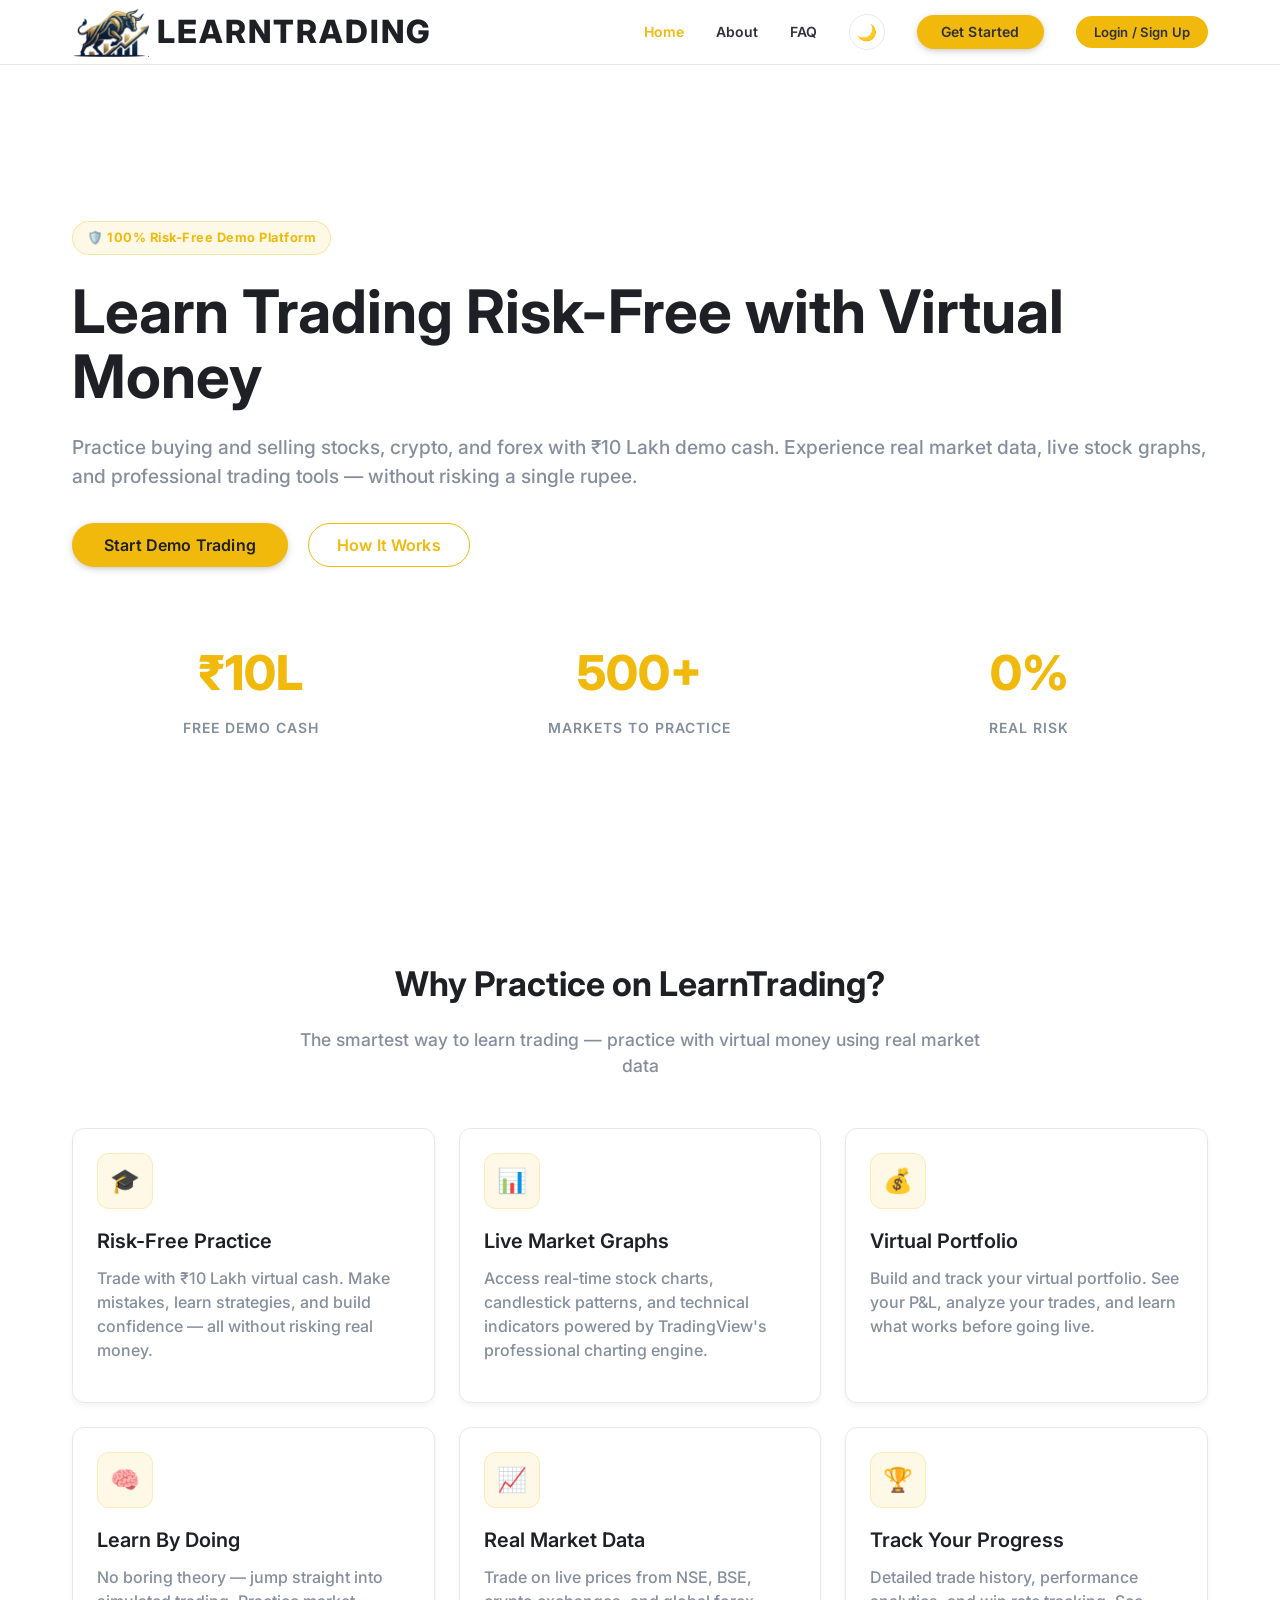
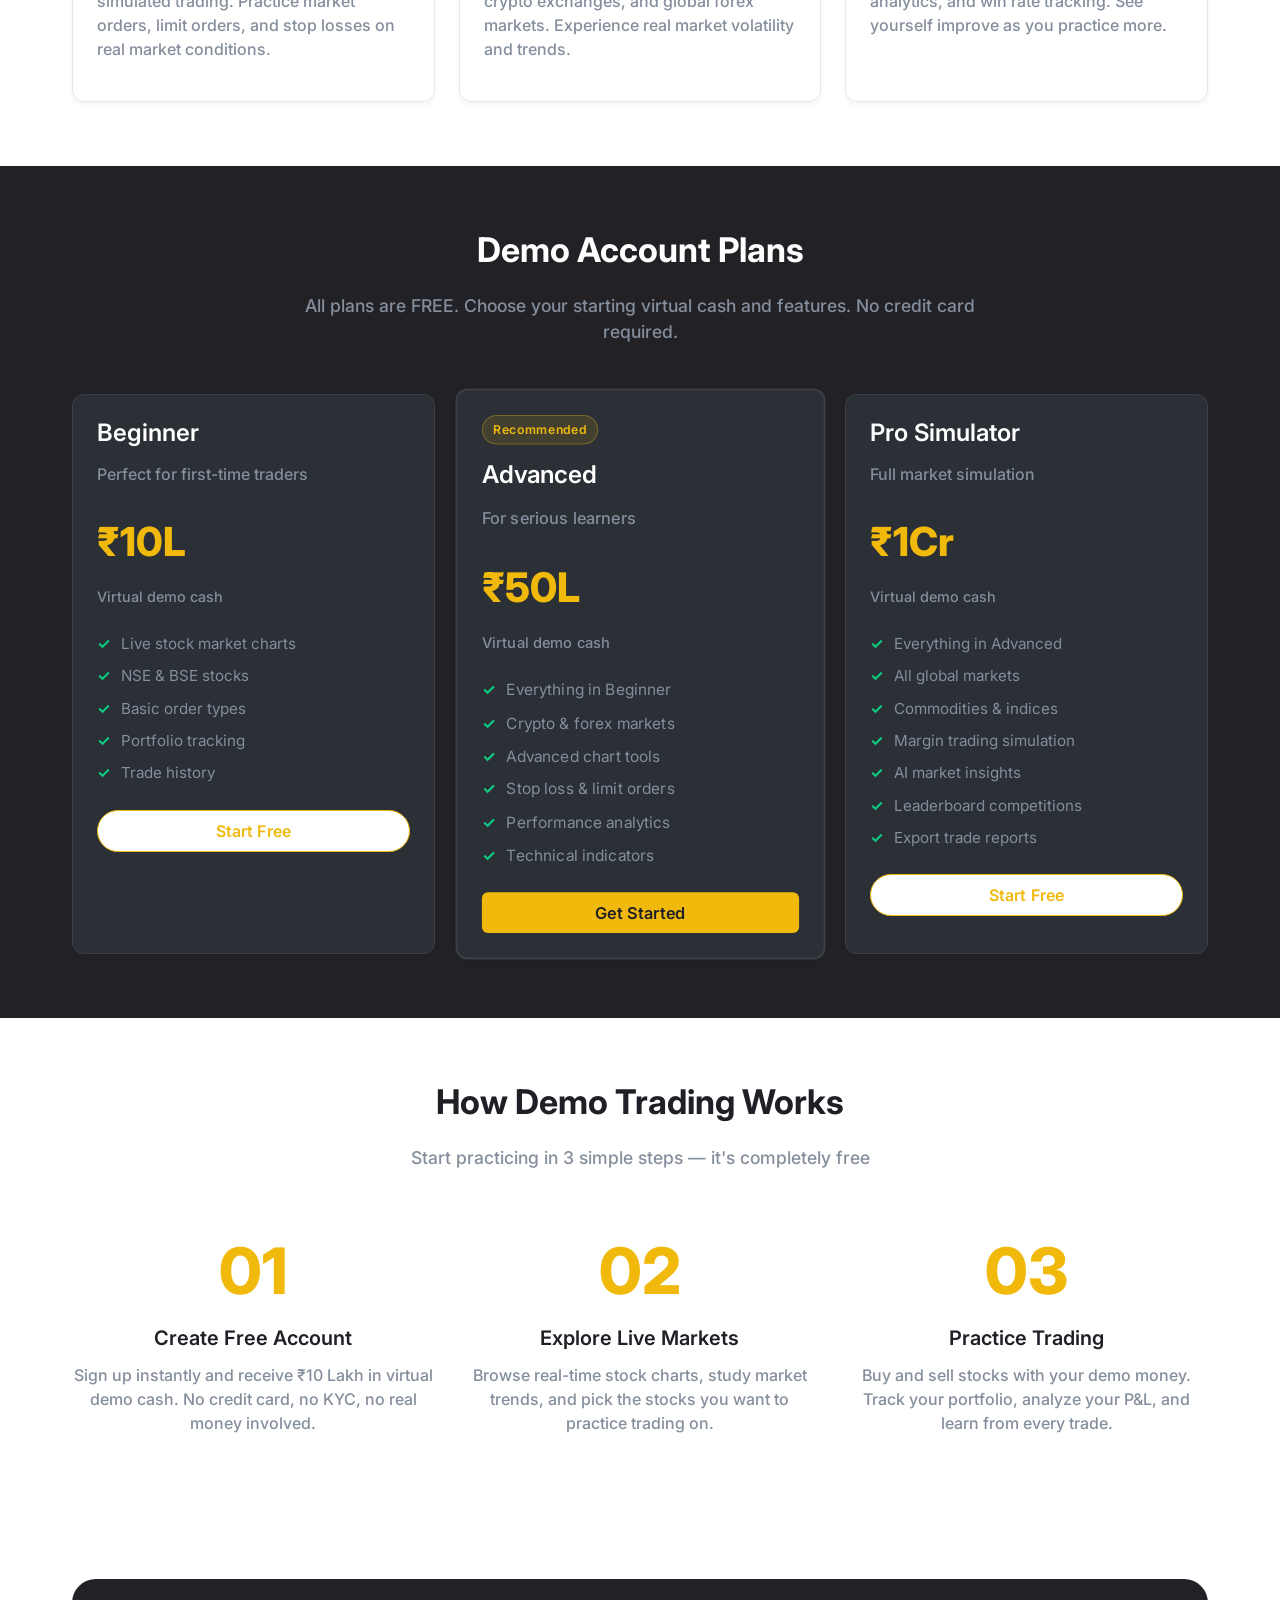
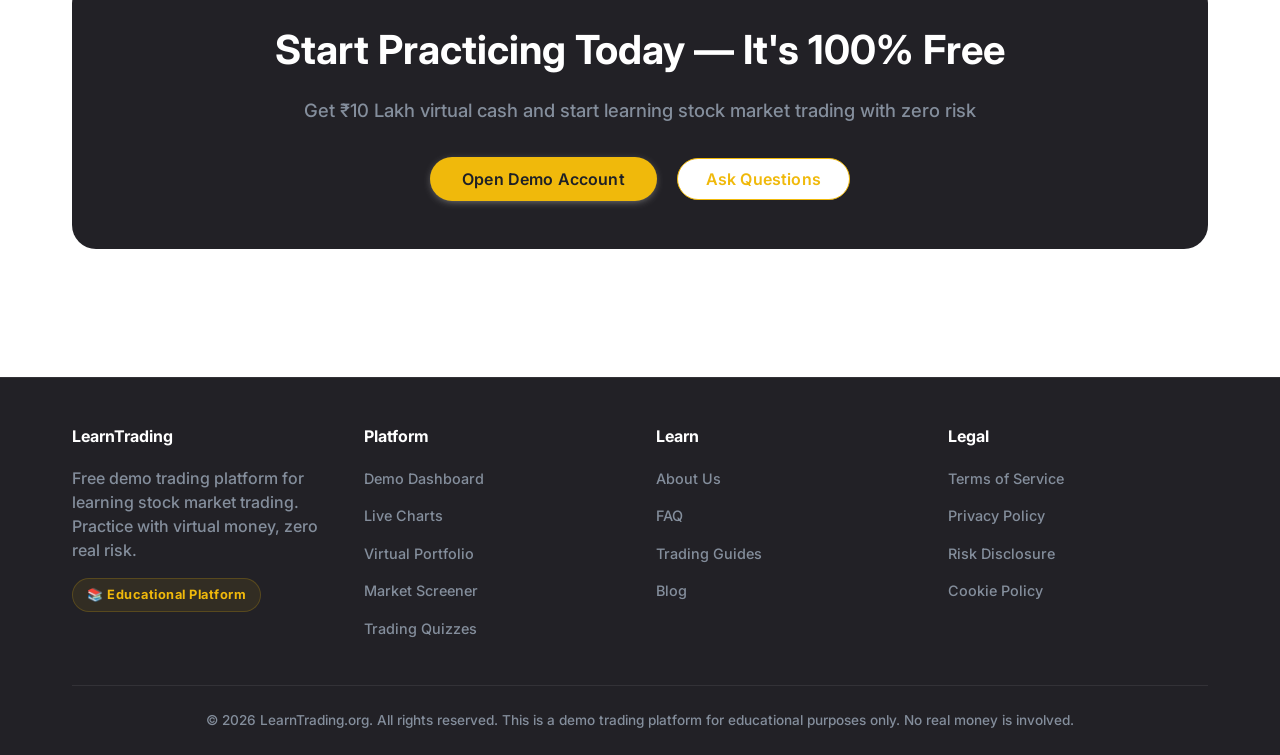
==== commit 2a22984b: "small changes" ====
--- a/index.html
+++ b/index.html
@@ -202,7 +202,7 @@
         </div>
     </section>
 
-    <!-- CTA Section (Dark) -->
+    <!-- CTA Section (Dark)-->
     <section class="section">
         <div class="container">
             <div class="cta-section">
@@ -215,7 +215,6 @@
             </div>
         </div>
     </section>
-
     <!-- Footer -->
     <footer class="footer">
         <div class="container">
--- a/styles.css
+++ b/styles.css
@@ -89,6 +89,23 @@
     /* Footer */
     --footer-bg: #222126;
     --footer-text: #848E9C;
+
+    /* Terminal (Dashboard) — Light Mode */
+    --terminal-bg: #F8F9FA;
+    --terminal-panel-bg: #FFFFFF;
+    --terminal-panel-bg-alt: #F5F5F5;
+    --terminal-border: #E6E8EA;
+    --terminal-border-subtle: rgba(0, 0, 0, 0.04);
+    --terminal-text: #1E2026;
+    --terminal-text-secondary: #474D57;
+    --terminal-text-muted: #848E9C;
+    --terminal-text-dim: #AEB4BC;
+    --terminal-hover-bg: rgba(0, 0, 0, 0.03);
+    --terminal-input-bg: #F5F5F5;
+    --terminal-input-border: #E6E8EA;
+    --terminal-active-bg: rgba(240, 185, 11, 0.06);
+    --terminal-shadow: 0 1px 3px rgba(0, 0, 0, 0.06);
+    --terminal-table-header-bg: #F5F5F5;
 }
 
 /* ===================================
@@ -123,6 +140,23 @@
 
     --footer-bg: #1A1A1E;
     --footer-text: #71717a;
+
+    /* Terminal (Dashboard) — Dark Mode */
+    --terminal-bg: #0d0d0f;
+    --terminal-panel-bg: #131316;
+    --terminal-panel-bg-alt: #1a1a1f;
+    --terminal-border: rgba(255, 255, 255, 0.06);
+    --terminal-border-subtle: rgba(255, 255, 255, 0.03);
+    --terminal-text: #e4e4e7;
+    --terminal-text-secondary: rgba(255, 255, 255, 0.7);
+    --terminal-text-muted: rgba(255, 255, 255, 0.4);
+    --terminal-text-dim: rgba(255, 255, 255, 0.25);
+    --terminal-hover-bg: rgba(255, 255, 255, 0.03);
+    --terminal-input-bg: rgba(255, 255, 255, 0.04);
+    --terminal-input-border: rgba(255, 255, 255, 0.08);
+    --terminal-active-bg: rgba(240, 185, 11, 0.06);
+    --terminal-shadow: 0 1px 3px rgba(0, 0, 0, 0.3);
+    --terminal-table-header-bg: #1a1a1f;
 }
 
 /* ===================================
@@ -159,18 +193,11 @@
     left: 0;
     width: 100%;
     height: 100%;
-    background:
-        radial-gradient(circle at 20% 20%, rgba(240, 185, 11, 0.04) 0%, transparent 40%),
-        radial-gradient(circle at 80% 80%, rgba(255, 208, 0, 0.03) 0%, transparent 40%);
-    background-color: var(--primary-bg);
     z-index: -1;
     pointer-events: none;
 }
 
 [data-theme="dark"] body::before {
-    background:
-        radial-gradient(circle at 20% 20%, rgba(240, 185, 11, 0.02) 0%, transparent 40%),
-        radial-gradient(circle at 80% 80%, rgba(255, 208, 0, 0.01) 0%, transparent 40%);
     background-color: var(--primary-bg);
 }
 
@@ -214,7 +241,7 @@
     margin-bottom: var(--space-3);
 }
 
-p {
+p {    
     margin-bottom: var(--space-4);
     color: var(--text-muted);
     font-size: 1rem;
@@ -1542,7 +1569,7 @@
 
 /* Terminal Page Overrides */
 .terminal-page {
-    background: #0d0d0f;
+    background: var(--terminal-bg);
     overflow-x: hidden;
 }
 
@@ -1550,15 +1577,10 @@
     display: none;
 }
 
-[data-theme="dark"] .terminal-page,
-.terminal-page {
-    background: #0d0d0f;
-}
-
 /* ── ACCOUNT SUMMARY BAR ── */
 .account-bar {
-    background: #131316;
-    border-bottom: 1px solid rgba(255,255,255,0.06);
+    background: var(--terminal-panel-bg);
+    border-bottom: 1px solid var(--terminal-border);
     padding: 0;
     margin-bottom: 0;
     position: sticky;
@@ -1587,9 +1609,9 @@
     background: linear-gradient(135deg, var(--binance-yellow), var(--active-yellow));
     color: #1E2026;
     font-family: var(--font-primary);
-    font-size: 0.62rem;
+    font-size: 0.6rem;
     font-weight: 800;
-    padding: 3px 8px;
+    padding: 2px 8px;
     border-radius: 4px;
     letter-spacing: 1.5px;
     text-transform: uppercase;
@@ -1599,7 +1621,7 @@
 .account-bar-welcome {
     font-size: 0.82rem;
     font-weight: 600;
-    color: rgba(255,255,255,0.6);
+    color: var(--terminal-text-muted);
     white-space: nowrap;
 }
 
@@ -1623,7 +1645,7 @@
 .account-stat-label {
     font-size: 0.62rem;
     font-weight: 600;
-    color: rgba(255,255,255,0.35);
+    color: var(--terminal-text-dim);
     text-transform: uppercase;
     letter-spacing: 1px;
     white-space: nowrap;
@@ -1632,14 +1654,14 @@
 .account-stat-value {
     font-size: 0.88rem;
     font-weight: 700;
-    color: #e4e4e7;
+    color: var(--terminal-text);
     white-space: nowrap;
 }
 
 .account-stat-divider {
     width: 1px;
     height: 28px;
-    background: rgba(255,255,255,0.08);
+    background: var(--terminal-border);
     flex-shrink: 0;
 }
 
@@ -1668,8 +1690,8 @@
 
 .terminal-btn-outline {
     background: transparent;
-    border: 1px solid rgba(255,255,255,0.12);
-    color: rgba(255,255,255,0.6);
+    border: 1px solid var(--terminal-border);
+    color: var(--terminal-text-muted);
 }
 
 .terminal-btn-outline:hover {
@@ -1690,8 +1712,8 @@
 
 /* ── WATCHLIST SIDEBAR ── */
 .watchlist-sidebar {
-    background: #131316;
-    border-right: 1px solid rgba(255,255,255,0.06);
+    background: var(--terminal-panel-bg);
+    border-right: 1px solid var(--terminal-border);
     display: flex;
     flex-direction: column;
     overflow: hidden;
@@ -1712,14 +1734,14 @@
     align-items: center;
     justify-content: space-between;
     padding: 0.75rem 1rem;
-    border-bottom: 1px solid rgba(255,255,255,0.06);
+    border-bottom: 1px solid var(--terminal-border);
     flex-shrink: 0;
 }
 
 .watchlist-title {
     font-size: 0.78rem;
     font-weight: 700;
-    color: rgba(255,255,255,0.7);
+    color: var(--terminal-text-secondary);
     text-transform: uppercase;
     letter-spacing: 1.5px;
     display: flex;
@@ -1733,7 +1755,7 @@
 .watchlist-collapse-btn {
     background: none;
     border: none;
-    color: rgba(255,255,255,0.3);
+    color: var(--terminal-text-dim);
     cursor: pointer;
     padding: 4px;
     border-radius: 4px;
@@ -1743,8 +1765,8 @@
 }
 
 .watchlist-collapse-btn:hover {
-    color: rgba(255,255,255,0.7);
-    background: rgba(255,255,255,0.05);
+    color: var(--terminal-text-secondary);
+    background: var(--terminal-hover-bg);
 }
 
 .watchlist-search {
@@ -1752,12 +1774,12 @@
     align-items: center;
     gap: 8px;
     padding: 0.5rem 1rem;
-    border-bottom: 1px solid rgba(255,255,255,0.06);
+    border-bottom: 1px solid var(--terminal-border);
     flex-shrink: 0;
 }
 
 .watchlist-search svg {
-    color: rgba(255,255,255,0.25);
+    color: var(--terminal-text-dim);
     flex-shrink: 0;
 }
 
@@ -1765,14 +1787,14 @@
     background: none;
     border: none;
     outline: none;
-    color: #e4e4e7;
+    color: var(--terminal-text);
     font-family: var(--font-primary);
     font-size: 0.82rem;
     width: 100%;
 }
 
 .watchlist-search-input::placeholder {
-    color: rgba(255,255,255,0.2);
+    color: var(--terminal-text-dim);
 }
 
 .watchlist-list {
@@ -1792,11 +1814,11 @@
 }
 
 .watchlist-item:hover {
-    background: rgba(255,255,255,0.03);
+    background: var(--terminal-hover-bg);
 }
 
 .watchlist-item.active {
-    background: rgba(240, 185, 11, 0.06);
+    background: var(--terminal-active-bg);
     border-left-color: var(--binance-yellow);
 }
 
@@ -1810,13 +1832,13 @@
 .watchlist-symbol {
     font-size: 0.8rem;
     font-weight: 700;
-    color: #e4e4e7;
+    color: var(--terminal-text);
     letter-spacing: 0.5px;
 }
 
 .watchlist-name {
     font-size: 0.68rem;
-    color: rgba(255,255,255,0.3);
+    color: var(--terminal-text-dim);
     white-space: nowrap;
     overflow: hidden;
     text-overflow: ellipsis;
@@ -1833,7 +1855,7 @@
 .watchlist-price {
     font-size: 0.8rem;
     font-weight: 600;
-    color: #e4e4e7;
+    color: var(--terminal-text);
 }
 
 .watchlist-change {
@@ -1855,7 +1877,7 @@
 
 /* Watchlist Indices */
 .watchlist-indices {
-    border-top: 1px solid rgba(255,255,255,0.06);
+    border-top: 1px solid var(--terminal-border);
     padding: 0.5rem;
     flex-shrink: 0;
 }
@@ -1870,7 +1892,7 @@
 .index-name {
     font-size: 0.68rem;
     font-weight: 600;
-    color: rgba(255,255,255,0.4);
+    color: var(--terminal-text-muted);
     letter-spacing: 0.5px;
 }
 
@@ -1893,18 +1915,18 @@
     width: 44px;
     height: 44px;
     border-radius: var(--radius-card);
-    background: #1e1e24;
-    border: 1px solid rgba(255,255,255,0.1);
-    color: rgba(255,255,255,0.7);
+    background: var(--terminal-panel-bg-alt);
+    border: 1px solid var(--terminal-border);
+    color: var(--terminal-text-secondary);
     cursor: pointer;
     align-items: center;
     justify-content: center;
-    box-shadow: 0 4px 16px rgba(0,0,0,0.4);
+    box-shadow: var(--terminal-shadow);
     transition: all 0.2s ease;
 }
 
 .sidebar-mobile-toggle:hover {
-    background: #2a2a32;
+    background: var(--terminal-hover-bg);
     color: var(--binance-yellow);
 }
 
@@ -1913,7 +1935,7 @@
     display: flex;
     flex-direction: column;
     overflow: hidden;
-    background: #0d0d0f;
+    background: var(--terminal-bg);
     min-width: 0;
 }
 
@@ -1922,8 +1944,8 @@
     justify-content: space-between;
     align-items: center;
     padding: 0.4rem 1rem;
-    background: #131316;
-    border-bottom: 1px solid rgba(255,255,255,0.06);
+    background: var(--terminal-panel-bg);
+    border-bottom: 1px solid var(--terminal-border);
     flex-shrink: 0;
     gap: 0.5rem;
     flex-wrap: wrap;
@@ -1938,14 +1960,14 @@
 .chart-active-symbol {
     font-size: 0.88rem;
     font-weight: 800;
-    color: #fff;
+    color: var(--terminal-text);
     letter-spacing: 0.5px;
 }
 
 .chart-active-price {
     font-size: 0.88rem;
     font-weight: 700;
-    color: #e4e4e7;
+    color: var(--terminal-text);
 }
 
 .chart-active-change {
@@ -1973,7 +1995,7 @@
 .chart-timeframe {
     font-size: 0.7rem;
     font-weight: 600;
-    color: rgba(255,255,255,0.4);
+    color: var(--terminal-text-muted);
     padding: 4px 10px;
     border-radius: 4px;
     cursor: pointer;
@@ -1982,8 +2004,8 @@
 }
 
 .chart-timeframe:hover {
-    color: rgba(255,255,255,0.7);
-    background: rgba(255,255,255,0.05);
+    color: var(--terminal-text-secondary);
+    background: var(--terminal-hover-bg);
 }
 
 .chart-timeframe.active {
@@ -1999,8 +2021,8 @@
 
 /* ── ORDER PANEL ── */
 .order-panel {
-    background: #131316;
-    border-left: 1px solid rgba(255,255,255,0.06);
+    background: var(--terminal-panel-bg);
+    border-left: 1px solid var(--terminal-border);
     display: flex;
     flex-direction: column;
     overflow-y: auto;
@@ -2012,14 +2034,14 @@
     align-items: center;
     justify-content: space-between;
     padding: 0.75rem 1rem;
-    border-bottom: 1px solid rgba(255,255,255,0.06);
+    border-bottom: 1px solid var(--terminal-border);
     flex-shrink: 0;
 }
 
 .order-panel-title {
     font-size: 0.78rem;
     font-weight: 700;
-    color: rgba(255,255,255,0.7);
+    color: var(--terminal-text-secondary);
     text-transform: uppercase;
     letter-spacing: 1.5px;
     margin: 0;
@@ -2100,7 +2122,7 @@
 .order-mode-tabs {
     display: flex;
     gap: 4px;
-    background: rgba(255,255,255,0.03);
+    background: var(--terminal-hover-bg);
     border-radius: var(--radius-sm);
     padding: 3px;
 }
@@ -2111,7 +2133,7 @@
     font-family: var(--font-primary);
     font-size: 0.68rem;
     font-weight: 700;
-    color: rgba(255,255,255,0.4);
+    color: var(--terminal-text-muted);
     background: none;
     border: none;
     border-radius: 4px;
@@ -2121,11 +2143,11 @@
     transition: all 0.15s ease;
 }
 
-.order-mode-btn:hover { color: rgba(255,255,255,0.6); }
+.order-mode-btn:hover { color: var(--terminal-text-secondary); }
 
 .order-mode-btn.active {
-    background: rgba(255,255,255,0.08);
-    color: #e4e4e7;
+    background: var(--terminal-input-bg);
+    color: var(--terminal-text);
 }
 
 /* Order Fields */
@@ -2138,7 +2160,7 @@
 .order-label {
     font-size: 0.65rem;
     font-weight: 600;
-    color: rgba(255,255,255,0.35);
+    color: var(--terminal-text-dim);
     text-transform: uppercase;
     letter-spacing: 1px;
 }
@@ -2146,10 +2168,10 @@
 .order-select {
     width: 100%;
     padding: 0.55rem 0.7rem;
-    background: rgba(255,255,255,0.04);
-    border: 1px solid rgba(255,255,255,0.08);
+    background: var(--terminal-input-bg);
+    border: 1px solid var(--terminal-input-border);
     border-radius: var(--radius-sm);
-    color: #e4e4e7;
+    color: var(--terminal-text);
     font-family: var(--font-primary);
     font-size: 0.82rem;
     cursor: pointer;
@@ -2167,24 +2189,24 @@
 }
 
 .order-select option {
-    background: #1e1e24;
-    color: #e4e4e7;
+    background: var(--terminal-panel-bg-alt);
+    color: var(--terminal-text);
 }
 
 /* Quantity Stepper */
 .qty-stepper {
     display: flex;
     align-items: stretch;
-    border: 1px solid rgba(255,255,255,0.08);
+    border: 1px solid var(--terminal-input-border);
     border-radius: var(--radius-sm);
     overflow: hidden;
 }
 
 .qty-btn {
     width: 38px;
-    background: rgba(255,255,255,0.04);
+    background: var(--terminal-input-bg);
     border: none;
-    color: rgba(255,255,255,0.6);
+    color: var(--terminal-text-muted);
     font-size: 1.1rem;
     cursor: pointer;
     display: flex;
@@ -2203,9 +2225,9 @@
     text-align: center;
     background: none;
     border: none;
-    border-left: 1px solid rgba(255,255,255,0.08);
-    border-right: 1px solid rgba(255,255,255,0.08);
-    color: #e4e4e7;
+    border-left: 1px solid var(--terminal-input-border);
+    border-right: 1px solid var(--terminal-input-border);
+    color: var(--terminal-text);
     font-family: var(--font-primary);
     font-size: 0.88rem;
     font-weight: 700;
@@ -2232,18 +2254,18 @@
     font-family: var(--font-primary);
     font-size: 0.65rem;
     font-weight: 700;
-    color: rgba(255,255,255,0.35);
-    background: rgba(255,255,255,0.03);
-    border: 1px solid rgba(255,255,255,0.06);
+    color: var(--terminal-text-dim);
+    background: var(--terminal-hover-bg);
+    border: 1px solid var(--terminal-border);
     border-radius: 4px;
     cursor: pointer;
     transition: all 0.15s ease;
 }
 
 .qty-quick:hover {
-    background: rgba(255,255,255,0.06);
-    color: rgba(255,255,255,0.6);
-    border-color: rgba(255,255,255,0.12);
+    background: var(--terminal-input-bg);
+    color: var(--terminal-text-muted);
+    border-color: var(--terminal-input-border);
 }
 
 .qty-quick.active {
@@ -2254,8 +2276,8 @@
 
 /* Price Block */
 .order-price-block {
-    background: rgba(255,255,255,0.02);
-    border: 1px solid rgba(255,255,255,0.06);
+    background: var(--terminal-hover-bg);
+    border: 1px solid var(--terminal-border);
     border-radius: var(--radius-md);
     padding: 0.6rem 0.75rem;
     display: flex;
@@ -2272,7 +2294,7 @@
 .order-price-label {
     font-size: 0.68rem;
     font-weight: 600;
-    color: rgba(255,255,255,0.35);
+    color: var(--terminal-text-dim);
     text-transform: uppercase;
     letter-spacing: 0.5px;
 }
@@ -2280,10 +2302,10 @@
 .order-price-value {
     font-size: 0.82rem;
     font-weight: 700;
-    color: #e4e4e7;
-}
-
-.order-total { font-size: 0.92rem; color: #fff; }
+    color: var(--terminal-text);
+}
+
+.order-total { font-size: 0.92rem; color: var(--terminal-text); }
 .order-brokerage { color: var(--crypto-green); font-size: 0.75rem; }
 
 /* Margin Info */
@@ -2295,7 +2317,7 @@
 
 .margin-bar {
     height: 3px;
-    background: rgba(255,255,255,0.06);
+    background: var(--terminal-border);
     border-radius: 2px;
     overflow: hidden;
 }
@@ -2312,7 +2334,7 @@
     justify-content: space-between;
     font-size: 0.62rem;
     font-weight: 600;
-    color: rgba(255,255,255,0.3);
+    color: var(--terminal-text-dim);
     text-transform: uppercase;
     letter-spacing: 0.5px;
 }
@@ -2364,15 +2386,15 @@
     justify-content: center;
     gap: 5px;
     font-size: 0.68rem;
-    color: rgba(255,255,255,0.25);
+    color: var(--terminal-text-dim);
     text-align: center;
     margin: 0;
 }
 
 /* ── BOTTOM PANEL ── */
 .bottom-panel {
-    background: #131316;
-    border-top: 1px solid rgba(255,255,255,0.06);
+    background: var(--terminal-panel-bg);
+    border-top: 1px solid var(--terminal-border);
     display: flex;
     flex-direction: column;
     min-height: 48px;
@@ -2389,7 +2411,7 @@
     display: flex;
     align-items: center;
     padding: 0 0.5rem;
-    border-bottom: 1px solid rgba(255,255,255,0.06);
+    border-bottom: 1px solid var(--terminal-border);
     flex-shrink: 0;
     gap: 0;
 }
@@ -2402,7 +2424,7 @@
     font-family: var(--font-primary);
     font-size: 0.72rem;
     font-weight: 700;
-    color: rgba(255,255,255,0.4);
+    color: var(--terminal-text-muted);
     background: none;
     border: none;
     border-bottom: 2px solid transparent;
@@ -2413,7 +2435,7 @@
     white-space: nowrap;
 }
 
-.bottom-tab:hover { color: rgba(255,255,255,0.7); }
+.bottom-tab:hover { color: var(--terminal-text-secondary); }
 
 .bottom-tab.active {
     color: var(--binance-yellow);
@@ -2437,7 +2459,7 @@
 .bottom-panel-toggle {
     background: none;
     border: none;
-    color: rgba(255,255,255,0.3);
+    color: var(--terminal-text-dim);
     cursor: pointer;
     padding: 6px;
     border-radius: 4px;
@@ -2447,8 +2469,8 @@
 }
 
 .bottom-panel-toggle:hover {
-    color: rgba(255,255,255,0.6);
-    background: rgba(255,255,255,0.05);
+    color: var(--terminal-text-muted);
+    background: var(--terminal-hover-bg);
 }
 
 .bottom-panel.collapsed .bottom-panel-toggle svg {
@@ -2472,19 +2494,19 @@
     justify-content: center;
     padding: 2rem;
     gap: 0.5rem;
-    color: rgba(255,255,255,0.3);
+    color: var(--terminal-text-dim);
 }
 
 .panel-empty-state p {
     font-size: 0.85rem;
     font-weight: 600;
-    color: rgba(255,255,255,0.4);
+    color: var(--terminal-text-muted);
     margin: 0;
 }
 
 .panel-empty-state small {
     font-size: 0.75rem;
-    color: rgba(255,255,255,0.2);
+    color: var(--terminal-text-dim);
 }
 
 /* Terminal Table */
@@ -2505,24 +2527,24 @@
     padding: 0.5rem 1rem;
     text-align: left;
     font-weight: 700;
-    color: rgba(255,255,255,0.35);
+    color: var(--terminal-text-dim);
     text-transform: uppercase;
     letter-spacing: 1px;
     font-size: 0.68rem;
-    background: #1a1a1f;
-    border-bottom: 1px solid rgba(255,255,255,0.06);
+    background: var(--terminal-table-header-bg);
+    border-bottom: 1px solid var(--terminal-border);
     white-space: nowrap;
 }
 
 .terminal-table td {
     padding: 0.55rem 1rem;
-    color: #e4e4e7;
-    border-bottom: 1px solid rgba(255,255,255,0.03);
+    color: var(--terminal-text);
+    border-bottom: 1px solid var(--terminal-border-subtle);
     white-space: nowrap;
 }
 
 .terminal-table tbody tr { transition: background 0.1s ease; }
-.terminal-table tbody tr:hover { background: rgba(255,255,255,0.02); }
+.terminal-table tbody tr:hover { background: var(--terminal-hover-bg); }
 
 /* Terminal color overrides */
 .terminal-page .profit-positive { color: var(--crypto-green) !important; }
@@ -2554,18 +2576,25 @@
     transform: none;
 }
 
-/* Terminal text color overrides */
-.terminal-page,
-.terminal-page h1,
-.terminal-page h2,
-.terminal-page h3,
-.terminal-page h4,
-.terminal-page p,
-.terminal-page span,
-.terminal-page label,
-.terminal-page div,
-.terminal-page a {
-    color: #e4e4e7;
+/* Terminal text color overrides — scoped to terminal content areas only */
+.terminal-page .terminal-layout,
+.terminal-page .terminal-layout h1,
+.terminal-page .terminal-layout h2,
+.terminal-page .terminal-layout h3,
+.terminal-page .terminal-layout h4,
+.terminal-page .terminal-layout p,
+.terminal-page .terminal-layout span,
+.terminal-page .terminal-layout label,
+.terminal-page .terminal-layout div,
+.terminal-page .terminal-layout a,
+.terminal-page .account-bar,
+.terminal-page .account-bar span,
+.terminal-page .account-bar div,
+.terminal-page .bottom-panel,
+.terminal-page .bottom-panel span,
+.terminal-page .bottom-panel p,
+.terminal-page .bottom-panel div {
+    color: var(--terminal-text);
 }
 
 .terminal-page .watchlist-sidebar,
@@ -2592,6 +2621,245 @@
 .terminal-page .qty-quick,
 .terminal-page .qty-btn {
     transition: background 0.1s ease, color 0.1s ease, border-color 0.1s ease;
+}
+
+/* ═══════════════════════════════════════════════
+   PORTFOLIO SECTION
+   ═══════════════════════════════════════════════ */
+
+/* Portfolio Summary Header */
+.portfolio-summary {
+    display: flex;
+    align-items: center;
+    gap: 1.5rem;
+    padding: 0.75rem 1rem;
+    background: var(--terminal-hover-bg);
+    border-bottom: 1px solid var(--terminal-border);
+    flex-wrap: wrap;
+}
+
+.portfolio-summary-stat {
+    display: flex;
+    flex-direction: column;
+    gap: 1px;
+    min-width: 100px;
+}
+
+.portfolio-summary-label {
+    font-size: 0.6rem;
+    font-weight: 600;
+    color: var(--terminal-text-dim);
+    text-transform: uppercase;
+    letter-spacing: 1px;
+}
+
+.portfolio-summary-value {
+    font-size: 0.92rem;
+    font-weight: 700;
+    color: var(--terminal-text);
+}
+
+.portfolio-summary-divider {
+    width: 1px;
+    height: 32px;
+    background: var(--terminal-border);
+    flex-shrink: 0;
+}
+
+/* Portfolio Card Grid */
+.portfolio-grid {
+    display: grid;
+    grid-template-columns: repeat(auto-fill, minmax(260px, 1fr));
+    gap: 0.75rem;
+    padding: 1rem;
+}
+
+/* Individual Portfolio Card */
+.portfolio-card {
+    background: var(--terminal-panel-bg);
+    border: 1px solid var(--terminal-border);
+    border-radius: var(--radius-md);
+    padding: 0.85rem 1rem;
+    transition: all 0.2s ease;
+    position: relative;
+    overflow: hidden;
+    cursor: default;
+}
+
+.portfolio-card:hover {
+    border-color: var(--binance-yellow);
+    box-shadow: var(--terminal-shadow);
+    transform: translateY(-1px);
+}
+
+.portfolio-card-header {
+    display: flex;
+    justify-content: space-between;
+    align-items: flex-start;
+    margin-bottom: 0.6rem;
+}
+
+.portfolio-card-ticker {
+    display: flex;
+    flex-direction: column;
+    gap: 1px;
+}
+
+.portfolio-card-symbol {
+    font-size: 0.88rem;
+    font-weight: 800;
+    color: var(--terminal-text);
+    letter-spacing: 0.5px;
+}
+
+.portfolio-card-name {
+    font-size: 0.68rem;
+    color: var(--terminal-text-dim);
+}
+
+.portfolio-card-badge {
+    font-size: 0.58rem;
+    font-weight: 700;
+    padding: 2px 8px;
+    border-radius: 4px;
+    text-transform: uppercase;
+    letter-spacing: 0.5px;
+}
+
+.portfolio-card-badge.positive {
+    background: rgba(14, 203, 129, 0.1);
+    color: var(--crypto-green);
+    border: 1px solid rgba(14, 203, 129, 0.2);
+}
+
+.portfolio-card-badge.negative {
+    background: rgba(246, 70, 93, 0.1);
+    color: var(--crypto-red);
+    border: 1px solid rgba(246, 70, 93, 0.2);
+}
+
+.portfolio-card-body {
+    display: grid;
+    grid-template-columns: 1fr 1fr;
+    gap: 0.5rem;
+    margin-bottom: 0.6rem;
+}
+
+.portfolio-card-field {
+    display: flex;
+    flex-direction: column;
+    gap: 1px;
+}
+
+.portfolio-card-field-label {
+    font-size: 0.6rem;
+    font-weight: 600;
+    color: var(--terminal-text-dim);
+    text-transform: uppercase;
+    letter-spacing: 0.5px;
+}
+
+.portfolio-card-field-value {
+    font-size: 0.82rem;
+    font-weight: 700;
+    color: var(--terminal-text);
+}
+
+/* P&L Progress Bar */
+.portfolio-pnl-bar {
+    height: 4px;
+    background: var(--terminal-border);
+    border-radius: 2px;
+    overflow: hidden;
+    margin-bottom: 0.5rem;
+}
+
+.portfolio-pnl-bar-fill {
+    height: 100%;
+    border-radius: 2px;
+    transition: width 0.5s ease;
+    min-width: 2px;
+}
+
+.portfolio-pnl-bar-fill.positive {
+    background: linear-gradient(90deg, var(--crypto-green), #2dd4a0);
+}
+
+.portfolio-pnl-bar-fill.negative {
+    background: linear-gradient(90deg, var(--crypto-red), #ff6b7d);
+}
+
+.portfolio-card-footer {
+    display: flex;
+    justify-content: space-between;
+    align-items: center;
+}
+
+.portfolio-card-pnl {
+    font-size: 0.82rem;
+    font-weight: 700;
+}
+
+.portfolio-card-pnl.positive {
+    color: var(--crypto-green);
+}
+
+.portfolio-card-pnl.negative {
+    color: var(--crypto-red);
+}
+
+.portfolio-card-weight {
+    font-size: 0.65rem;
+    font-weight: 600;
+    color: var(--terminal-text-dim);
+    background: var(--terminal-hover-bg);
+    padding: 2px 8px;
+    border-radius: 10px;
+    border: 1px solid var(--terminal-border);
+}
+
+/* Portfolio empty state */
+.portfolio-empty {
+    display: flex;
+    flex-direction: column;
+    align-items: center;
+    justify-content: center;
+    padding: 2.5rem 1rem;
+    gap: 0.75rem;
+    text-align: center;
+}
+
+.portfolio-empty-icon {
+    width: 56px;
+    height: 56px;
+    border-radius: 50%;
+    background: var(--terminal-hover-bg);
+    border: 1px solid var(--terminal-border);
+    display: flex;
+    align-items: center;
+    justify-content: center;
+}
+
+.portfolio-empty p {
+    font-size: 0.88rem;
+    font-weight: 600;
+    color: var(--terminal-text-muted);
+    margin: 0;
+}
+
+.portfolio-empty small {
+    font-size: 0.75rem;
+    color: var(--terminal-text-dim);
+}
+
+@media (max-width: 768px) {
+    .portfolio-grid {
+        grid-template-columns: 1fr;
+    }
+    .portfolio-summary {
+        gap: 0.75rem;
+        padding: 0.5rem 0.8rem;
+    }
 }
 
 /* ═══════════════════════════════════════════════
@@ -2706,7 +2974,7 @@
 
     .order-panel {
         border-left: none;
-        border-top: 1px solid rgba(255,255,255,0.06);
+        border-top: 1px solid var(--terminal-border);
     }
 
     .account-bar-inner {
